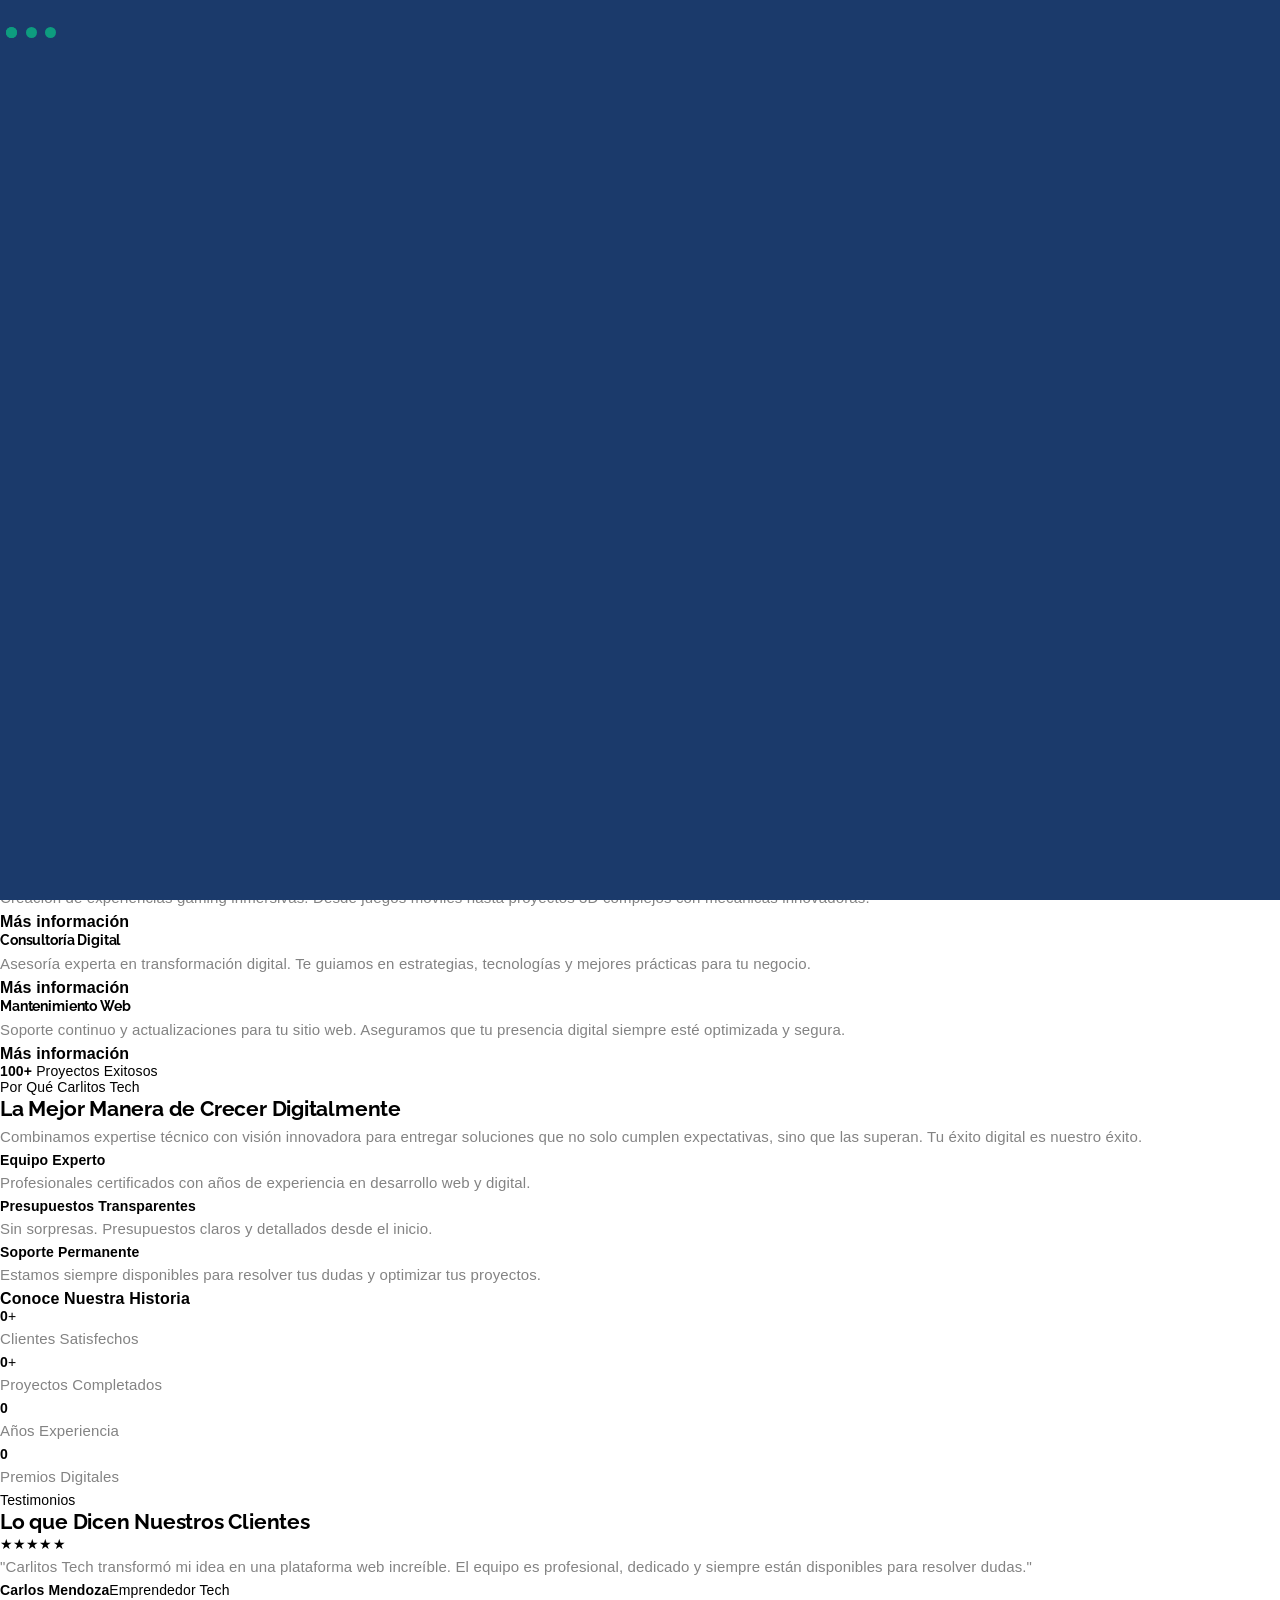
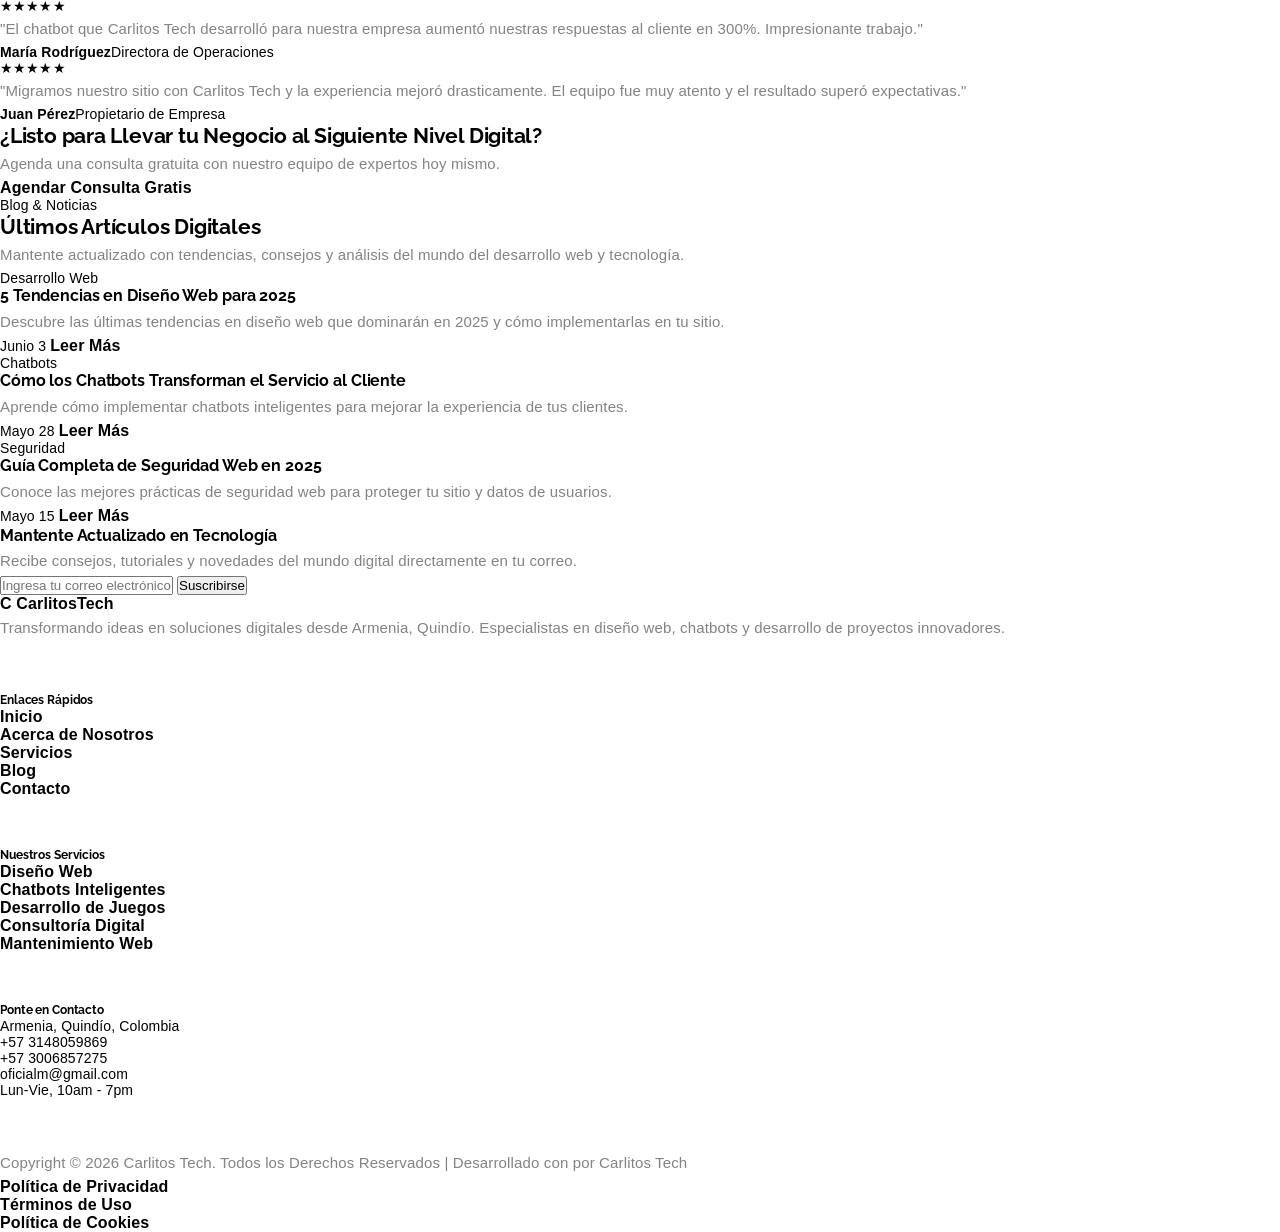
==== index.html @ e3e8793a "Add files via upload" ====
<!DOCTYPE html>
<html lang="es">
<head>
    <meta charset="UTF-8">
    <meta name="description" content="Carlitos Tech - Sitio web empresarial de diseño web, videojuegos y chatbots">
    <meta http-equiv="X-UA-Compatible" content="IE=edge">
    <meta name="viewport" content="width=device-width, initial-scale=1, shrink-to-fit=no">
    <title>Carlitos Tech – Diseño Web, Videojuegos y Chatbots</title>
    <link rel="icon" href="img/core-img/favicon.ico">
    <link rel="stylesheet" href="style.css">
    <link rel="stylesheet" href="css/custom-override.css">
</head>
<body>
    <div class="preloader d-flex align-items-center justify-content-center">
        <div class="lds-ellipsis"><div></div><div></div><div></div><div></div></div>
    </div>
    <header class="ve-header" id="ve-sticky">
        <div class="container-fluid ve-nav-wrap">
            <div class="ve-logo">
                <a href="index.html">
                    <span class="ve-logo-icon">C</span>
                    <span class="ve-logo-text">Carlitos<strong>Tech</strong></span>
                </a>
            </div>
            <nav class="ve-nav">
                <ul>
                    <li><a href="index.html" class="active">Inicio</a></li>
                    <li class="has-drop">
                        <a href="about.html">Acerca de <i class="fa fa-angle-down"></i></a>
                        <ul class="ve-dropdown">
                            <li><a href="about.html">Quiénes Somos</a></li>
                            <li><a href="services.html">Nuestros Servicios</a></li>
                            <li><a href="elements.html">Elementos UI</a></li>
                        </ul>
                    </li>
                    <li><a href="services.html">Servicios</a></li>
                    <li class="has-drop">
                        <a href="#">Soluciones <i class="fa fa-angle-down"></i></a>
                        <ul class="ve-dropdown">
                            <li><a href="#">Diseño Web Responsivo</a></li>
                            <li><a href="#">Chatbots Inteligentes</a></li>
                            <li><a href="#">Desarrollo de Juegos</a></li>
                            <li><a href="#">Consultoría Digital</a></li>
                        </ul>
                    </li>
                    <li><a href="post.html">Insights</a></li>
                    <li><a href="contact.html">Contacto</a></li>
                </ul>
            </nav>
            <div class="ve-nav-cta">
                <a href="contact.html" class="ve-cta-btn">Solicitar Presupuesto <i class="fa fa-arrow-right"></i></a>
            </div>
            <button class="ve-toggler" id="ve-toggle">
                <span></span><span></span><span></span>
            </button>
        </div>
        <div class="ve-mobile-menu" id="ve-mobile-menu">
            <ul>
                <li><a href="index.html">Inicio</a></li>
                <li><a href="about.html">Acerca de</a></li>
                <li><a href="services.html">Servicios</a></li>
                <li><a href="#">Soluciones</a></li>
                <li><a href="post.html">Insights</a></li>
                <li><a href="contact.html">Contacto</a></li>
            </ul>
        </div>
    </header>
    <section class="ve-hero">
        <div class="ve-hero-left">
            <span class="ve-hero-badge">Trabajando desde 2024 · Proyectos en Armenia, Quindío</span>
            <h1>Transforma Tus <span class="ve-highlight">Ideas Digitales</span><br>en Realidad</h1>
            <p>Carlitos Tech convierte conceptos innovadores en soluciones web profesionales, chatbots inteligentes y experiencias de videojuegos cautivadoras que impulsan tu negocio.</p>
            <div class="ve-hero-btns">
                <a href="services.html" class="ve-btn-primary">Ver Servicios</a>
                <a href="about.html" class="ve-btn-ghost">Más Información</a>
            </div>
            <div class="ve-hero-stats">
                <div class="ve-stat">
                    <strong>100+</strong>
                    <span>Proyectos Completados</span>
                </div>
                <div class="ve-stat-divider"></div>
                <div class="ve-stat">
                    <strong>95%</strong>
                    <span>Satisfacción de Clientes</span>
                </div>
                <div class="ve-stat-divider"></div>
                <div class="ve-stat">
                    <strong>24/7</strong>
                    <span>Soporte Técnico</span>
                </div>
            </div>
        </div>
        <div class="ve-hero-right">
            <div class="ve-hero-img-main bg-img" style="background-image:url(img/bg-img/1.jpg);"></div>
            <div class="ve-hero-img-accent bg-img" style="background-image:url(img/bg-img/3.jpg);"></div>
            <div class="ve-float-card">
                <i class="fa fa-code"></i>
                <div>
                    <strong>Código</strong>
                    <span>de Calidad</span>
                </div>
            </div>
        </div>
    </section>
    <div class="ve-trust-bar">
        <div class="ve-trust-inner">
            <span><i class="fa fa-shield"></i> Diseño Responsivo</span>
            <span><i class="fa fa-check-circle"></i> Código Limpio</span>
            <span><i class="fa fa-users"></i> Equipo Profesional</span>
            <span><i class="fa fa-lock"></i> Seguridad Web</span>
            <span><i class="fa fa-trophy"></i> Innovación Digital</span>
            <span><i class="fa fa-globe"></i> Alcance Global</span>
            <span><i class="fa fa-shield"></i> Diseño Responsivo</span>
            <span><i class="fa fa-check-circle"></i> Código Limpio</span>
            <span><i class="fa fa-users"></i> Equipo Profesional</span>
            <span><i class="fa fa-lock"></i> Seguridad Web</span>
        </div>
    </div>
    <section class="ve-section ve-services-section">
        <div class="container">
            <div class="ve-section-header text-center">
                <span class="ve-section-tag">Qué Ofrecemos</span>
                <h2>Soluciones Digitales <span>Integrales</span></h2>
                <p>Transformamos tus ideas en soluciones digitales eficientes: desde sitios web modernos hasta automatizaciones inteligentes que trabajan por ti 24/7.</p>
            </div>
            <div class="ve-services-grid">
                <div class="ve-service-card wow fadeInUp" data-wow-delay="100ms">
                    <div class="ve-service-icon"><i class="icon-profits"></i></div>
                    <h4>Diseño Web Moderno</h4>
                    <p>Creación de sitios web atractivos, modernos y 100% adaptables a cualquier dispositivo. Enfocados en experiencia de usuario intuitiva.</p>
                    <a href="services.html" class="ve-card-link">Más información <i class="fa fa-long-arrow-right"></i></a>
                </div>
                <div class="ve-service-card wow fadeInUp" data-wow-delay="200ms">
                    <div class="ve-service-icon"><i class="icon-money-1"></i></div>
                    <h4>Chatbots Inteligentes</h4>
                    <p>Desarrollo de asistentes virtuales automatizados. Ideales para mejorar atención al cliente, responder 24/7 y agilizar procesos operativos.</p>
                    <a href="services.html" class="ve-card-link">Más información <i class="fa fa-long-arrow-right"></i></a>
                </div>
                <div class="ve-service-card wow fadeInUp" data-wow-delay="300ms">
                    <div class="ve-service-icon"><i class="icon-coin"></i></div>
                    <h4>Proyectos Personalizados</h4>
                    <p>Desarrollo de soluciones a medida, desde conceptualización hasta implementación. Transformamos ideas complejas en productos digitales funcionales.</p>
                    <a href="services.html" class="ve-card-link">Más información <i class="fa fa-long-arrow-right"></i></a>
                </div>
                <div class="ve-service-card wow fadeInUp" data-wow-delay="400ms">
                    <div class="ve-service-icon"><i class="icon-smartphone-1"></i></div>
                    <h4>Desarrollo de Juegos</h4>
                    <p>Creación de experiencias gaming inmersivas. Desde juegos móviles hasta proyectos 3D complejos con mecánicas innovadoras.</p>
                    <a href="services.html" class="ve-card-link">Más información <i class="fa fa-long-arrow-right"></i></a>
                </div>
                <div class="ve-service-card wow fadeInUp" data-wow-delay="500ms">
                    <div class="ve-service-icon"><i class="icon-diamond"></i></div>
                    <h4>Consultoría Digital</h4>
                    <p>Asesoría experta en transformación digital. Te guiamos en estrategias, tecnologías y mejores prácticas para tu negocio.</p>
                    <a href="services.html" class="ve-card-link">Más información <i class="fa fa-long-arrow-right"></i></a>
                </div>
                <div class="ve-service-card wow fadeInUp" data-wow-delay="600ms">
                    <div class="ve-service-icon"><i class="icon-piggy-bank"></i></div>
                    <h4>Mantenimiento Web</h4>
                    <p>Soporte continuo y actualizaciones para tu sitio web. Aseguramos que tu presencia digital siempre esté optimizada y segura.</p>
                    <a href="services.html" class="ve-card-link">Más información <i class="fa fa-long-arrow-right"></i></a>
                </div>
            </div>
        </div>
    </section>
    <section class="ve-section ve-whyus-section">
        <div class="container">
            <div class="row align-items-center">
                <div class="col-12 col-lg-5">
                    <div class="ve-whyus-img-wrap wow fadeInLeft" data-wow-delay="100ms">
                        <div class="ve-whyus-img-main bg-img" style="background-image:url(img/bg-img/5.jpg);"></div>
                        <div class="ve-whyus-badge">
                            <strong>100+</strong>
                            <span>Proyectos Exitosos</span>
                        </div>
                    </div>
                </div>
                <div class="col-12 col-lg-7 wow fadeInRight" data-wow-delay="200ms">
                    <div class="ve-whyus-content">
                        <span class="ve-section-tag">Por Qué Carlitos Tech</span>
                        <h2>La Mejor Manera de <span>Crecer Digitalmente</span></h2>
                        <p>Combinamos expertise técnico con visión innovadora para entregar soluciones que no solo cumplen expectativas, sino que las superan. Tu éxito digital es nuestro éxito.</p>
                        <div class="ve-checklist">
                            <div class="ve-check-item">
                                <i class="fa fa-check-circle"></i>
                                <div><strong>Equipo Experto</strong><p>Profesionales certificados con años de experiencia en desarrollo web y digital.</p></div>
                            </div>
                            <div class="ve-check-item">
                                <i class="fa fa-check-circle"></i>
                                <div><strong>Presupuestos Transparentes</strong><p>Sin sorpresas. Presupuestos claros y detallados desde el inicio.</p></div>
                            </div>
                            <div class="ve-check-item">
                                <i class="fa fa-check-circle"></i>
                                <div><strong>Soporte Permanente</strong><p>Estamos siempre disponibles para resolver tus dudas y optimizar tus proyectos.</p></div>
                            </div>
                        </div>
                        <a href="about.html" class="ve-btn-primary mt-30">Conoce Nuestra Historia</a>
                    </div>
                </div>
            </div>
        </div>
    </section>
    <section class="ve-counter-section">
        <div class="container">
            <div class="ve-counter-grid">
                <div class="ve-counter-item wow fadeInUp" data-wow-delay="100ms">
                    <i class="fa fa-users"></i>
                    <strong class="counter" data-count="100">0</strong><span>+</span>
                    <p>Clientes Satisfechos</p>
                </div>
                <div class="ve-counter-item wow fadeInUp" data-wow-delay="200ms">
                    <i class="fa fa-briefcase"></i>
                    <strong class="counter" data-count="150">0</strong><span>+</span>
                    <p>Proyectos Completados</p>
                </div>
                <div class="ve-counter-item wow fadeInUp" data-wow-delay="300ms">
                    <i class="fa fa-globe"></i>
                    <strong class="counter" data-count="8">0</strong><span></span>
                    <p>Años Experiencia</p>
                </div>
                <div class="ve-counter-item wow fadeInUp" data-wow-delay="400ms">
                    <i class="fa fa-trophy"></i>
                    <strong class="counter" data-count="12">0</strong><span></span>
                    <p>Premios Digitales</p>
                </div>
            </div>
        </div>
    </section>
    <section class="ve-section ve-testimonials-section">
        <div class="container">
            <div class="ve-section-header text-center">
                <span class="ve-section-tag">Testimonios</span>
                <h2>Lo que Dicen Nuestros <span>Clientes</span></h2>
            </div>
            <div class="ve-testi-grid">
                <div class="ve-testi-card wow fadeInUp" data-wow-delay="100ms">
                    <div class="ve-testi-stars">&#9733;&#9733;&#9733;&#9733;&#9733;</div>
                    <p>"Carlitos Tech transformó mi idea en una plataforma web increíble. El equipo es profesional, dedicado y siempre están disponibles para resolver dudas."</p>
                    <div class="ve-testi-author">
                        <div class="ve-testi-avatar bg-img" style="background-image:url(img/bg-img/32.jpg);"></div>
                        <div><strong>Carlos Mendoza</strong><span>Emprendedor Tech</span></div>
                    </div>
                </div>
                <div class="ve-testi-card wow fadeInUp" data-wow-delay="250ms">
                    <div class="ve-testi-stars">&#9733;&#9733;&#9733;&#9733;&#9733;</div>
                    <p>"El chatbot que Carlitos Tech desarrolló para nuestra empresa aumentó nuestras respuestas al cliente en 300%. Impresionante trabajo."</p>
                    <div class="ve-testi-author">
                        <div class="ve-testi-avatar bg-img" style="background-image:url(img/bg-img/33.jpg);"></div>
                        <div><strong>María Rodríguez</strong><span>Directora de Operaciones</span></div>
                    </div>
                </div>
                <div class="ve-testi-card wow fadeInUp" data-wow-delay="400ms">
                    <div class="ve-testi-stars">&#9733;&#9733;&#9733;&#9733;&#9733;</div>
                    <p>"Migramos nuestro sitio con Carlitos Tech y la experiencia mejoró drasticamente. El equipo fue muy atento y el resultado superó expectativas."</p>
                    <div class="ve-testi-author">
                        <div class="ve-testi-avatar bg-img" style="background-image:url(img/bg-img/14.jpg);"></div>
                        <div><strong>Juan Pérez</strong><span>Propietario de Empresa</span></div>
                    </div>
                </div>
            </div>
        </div>
    </section>
    <section class="ve-cta-banner bg-img" style="background-image:url(img/bg-img/6.jpg);">
        <div class="ve-cta-overlay"></div>
        <div class="container ve-cta-content">
            <div class="row align-items-center">
                <div class="col-12 col-lg-8">
                    <h2>¿Listo para Llevar tu Negocio al <span>Siguiente Nivel Digital?</span></h2>
                    <p>Agenda una consulta gratuita con nuestro equipo de expertos hoy mismo.</p>
                </div>
                <div class="col-12 col-lg-4 text-lg-right">
                    <a href="contact.html" class="ve-btn-white">Agendar Consulta Gratis</a>
                </div>
            </div>
        </div>
    </section>
    <section class="ve-section ve-insights-section">
        <div class="container">
            <div class="ve-section-header text-center">
                <span class="ve-section-tag">Blog & Noticias</span>
                <h2>Últimos Artículos <span>Digitales</span></h2>
                <p>Mantente actualizado con tendencias, consejos y análisis del mundo del desarrollo web y tecnología.</p>
            </div>
            <div class="row">
                <div class="col-12 col-md-4 wow fadeInUp" data-wow-delay="100ms">
                    <div class="ve-insight-card">
                        <div class="ve-insight-img bg-img" style="background-image:url(img/bg-img/10.jpg);"></div>
                        <div class="ve-insight-body">
                            <span class="ve-insight-cat">Desarrollo Web</span>
                            <h5><a href="single-post.html">5 Tendencias en Diseño Web para 2025</a></h5>
                            <p>Descubre las últimas tendencias en diseño web que dominarán en 2025 y cómo implementarlas en tu sitio.</p>
                            <div class="ve-insight-meta">
                                <span><i class="fa fa-calendar"></i> Junio 3</span>
                                <a href="single-post.html">Leer Más <i class="fa fa-arrow-right"></i></a>
                            </div>
                        </div>
                    </div>
                </div>
                <div class="col-12 col-md-4 wow fadeInUp" data-wow-delay="250ms">
                    <div class="ve-insight-card">
                        <div class="ve-insight-img bg-img" style="background-image:url(img/bg-img/11.jpg);"></div>
                        <div class="ve-insight-body">
                            <span class="ve-insight-cat">Chatbots</span>
                            <h5><a href="single-post.html">Cómo los Chatbots Transforman el Servicio al Cliente</a></h5>
                            <p>Aprende cómo implementar chatbots inteligentes para mejorar la experiencia de tus clientes.</p>
                            <div class="ve-insight-meta">
                                <span><i class="fa fa-calendar"></i> Mayo 28</span>
                                <a href="single-post.html">Leer Más <i class="fa fa-arrow-right"></i></a>
                            </div>
                        </div>
                    </div>
                </div>
                <div class="col-12 col-md-4 wow fadeInUp" data-wow-delay="400ms">
                    <div class="ve-insight-card">
                        <div class="ve-insight-img bg-img" style="background-image:url(img/bg-img/12.jpg);"></div>
                        <div class="ve-insight-body">
                            <span class="ve-insight-cat">Seguridad</span>
                            <h5><a href="single-post.html">Guía Completa de Seguridad Web en 2025</a></h5>
                            <p>Conoce las mejores prácticas de seguridad web para proteger tu sitio y datos de usuarios.</p>
                            <div class="ve-insight-meta">
                                <span><i class="fa fa-calendar"></i> Mayo 15</span>
                                <a href="single-post.html">Leer Más <i class="fa fa-arrow-right"></i></a>
                            </div>
                        </div>
                    </div>
                </div>
            </div>
        </div>
    </section>
    <section class="ve-newsletter-section">
        <div class="container">
            <div class="ve-newsletter-wrap">
                <div class="ve-nl-left">
                    <i class="fa fa-envelope-o"></i>
                    <div>
                        <h3>Mantente Actualizado en Tecnología</h3>
                        <p>Recibe consejos, tutoriales y novedades del mundo digital directamente en tu correo.</p>
                    </div>
                </div>
                <div class="ve-nl-right">
                    <form class="ve-nl-form" action="#" method="post">
                        <input type="email" placeholder="Ingresa tu correo electrónico" required>
                        <button type="submit">Suscribirse</button>
                    </form>
                </div>
            </div>
        </div>
    </section>
    <footer class="ve-footer">
        <div class="container">
            <div class="row">
                <div class="col-12 col-sm-6 col-lg-4 mb-50">
                    <div class="ve-footer-brand">
                        <a href="index.html" class="ve-footer-logo">
                            <span class="ve-logo-icon">C</span>
                            <span class="ve-logo-text">Carlitos<strong>Tech</strong></span>
                        </a>
                        <p>Transformando ideas en soluciones digitales desde Armenia, Quindío. Especialistas en diseño web, chatbots y desarrollo de proyectos innovadores.</p>
                        <div class="ve-social">
                            <a href="#"><i class="fa fa-facebook"></i></a>
                            <a href="#"><i class="fa fa-twitter"></i></a>
                            <a href="#"><i class="fa fa-linkedin"></i></a>
                            <a href="#"><i class="fa fa-instagram"></i></a>
                        </div>
                    </div>
                </div>
                <div class="col-12 col-sm-6 col-lg-2 mb-50">
                    <h5 class="ve-footer-title">Enlaces Rápidos</h5>
                    <ul class="ve-footer-links">
                        <li><a href="index.html">Inicio</a></li>
                        <li><a href="about.html">Acerca de Nosotros</a></li>
                        <li><a href="services.html">Servicios</a></li>
                        <li><a href="post.html">Blog</a></li>
                        <li><a href="contact.html">Contacto</a></li>
                    </ul>
                </div>
                <div class="col-12 col-sm-6 col-lg-3 mb-50">
                    <h5 class="ve-footer-title">Nuestros Servicios</h5>
                    <ul class="ve-footer-links">
                        <li><a href="#">Diseño Web</a></li>
                        <li><a href="#">Chatbots Inteligentes</a></li>
                        <li><a href="#">Desarrollo de Juegos</a></li>
                        <li><a href="#">Consultoría Digital</a></li>
                        <li><a href="#">Mantenimiento Web</a></li>
                    </ul>
                </div>
                <div class="col-12 col-sm-6 col-lg-3 mb-50">
                    <h5 class="ve-footer-title">Ponte en Contacto</h5>
                    <ul class="ve-footer-contact">
                        <li><i class="fa fa-map-marker"></i> Armenia, Quindío, Colombia</li>
                        <li><i class="fa fa-phone"></i> +57 3148059869</li>
                        <li><i class="fa fa-phone"></i> +57 3006857275</li>
                        <li><i class="fa fa-envelope"></i> oficialm@gmail.com</li>
                        <li><i class="fa fa-clock-o"></i> Lun-Vie, 10am - 7pm</li>
                    </ul>
                </div>
            </div>
        </div>
        <div class="ve-footer-bottom">
            <div class="container">
                <div class="ve-footer-bottom-inner">
                    <p>Copyright &copy; <script>document.write(new Date().getFullYear());</script> Carlitos Tech. Todos los Derechos Reservados | Desarrollado con <i class="fa fa-heart"></i> por Carlitos Tech</p>
                    <ul>
                        <li><a href="#">Política de Privacidad</a></li>
                        <li><a href="#">Términos de Uso</a></li>
                        <li><a href="#">Política de Cookies</a></li>
                    </ul>
                </div>
            </div>
        </div>
    </footer>
    <script src="js/jquery/jquery-2.2.4.min.js"></script>
    <script src="js/bootstrap/popper.min.js"></script>
    <script src="js/bootstrap/bootstrap.min.js"></script>
    <script src="js/plugins/plugins.js"></script>
    <script src="js/active.js"></script>
    <script src="js/vaultedge.js"></script>
</body>
</html>
---- style.css ----
/* [Core Stylesheet - 1.0] */
/* :: 1.0 Import Fonts */
@import url("https://fonts.googleapis.com/css2?family=Raleway:wght@300;400;500;600;700&family=Source+Sans+3:wght@300;400;600;700&display=swap");
/* :: 2.0 Import All CSS */
@import url(css/bootstrap.min.css);
@import url(css/classy-nav.css);
@import url(css/owl.carousel.min.css);
@import url(css/animate.css);
@import url(css/font-awesome.min.css);
@import url(css/credit-icon.css);
/* :: 3.0 Base CSS */
* {
  margin: 0;
  padding: 0; }

body {
  font-family: "Source Sans 3", sans-serif;
  font-size: 14px; }

h1,
h2,
h3,
h4,
h5,
h6 {
  font-family: "Raleway", sans-serif;
  color: #000000;
  line-height: 1.3;
  font-weight: 700; }

p {
  color: #838383;
  font-size: 15px;
  line-height: 2;
  font-weight: 400; }

a,
a:hover,
a:focus {
  -webkit-transition-duration: 500ms;
  transition-duration: 500ms;
  text-decoration: none;
  outline: 0 solid transparent;
  color: #000000;
  font-weight: 700;
  font-size: 16px; }

ul,
ol {
  margin: 0; }
  ul li,
  ol li {
    list-style: none; }

img {
  height: auto;
  max-width: 100%; }

/* :: 3.1.0 Spacing */
.mt-15 {
  margin-top: 15px !important; }

.mt-30 {
  margin-top: 30px !important; }

.mt-50 {
  margin-top: 50px !important; }

.mt-70 {
  margin-top: 70px !important; }

.mt-100 {
  margin-top: 100px !important; }

.mb-15 {
  margin-bottom: 15px !important; }

.mb-30 {
  margin-bottom: 30px !important; }

.mb-50 {
  margin-bottom: 50px !important; }

.mb-70 {
  margin-bottom: 70px !important; }

.mb-100 {
  margin-bottom: 100px !important; }

.ml-15 {
  margin-left: 15px !important; }

.ml-30 {
  margin-left: 30px !important; }

.ml-50 {
  margin-left: 50px !important; }

.mr-15 {
  margin-right: 15px !important; }

.mr-30 {
  margin-right: 30px !important; }

.mr-50 {
  margin-right: 50px !important; }

/* :: 3.2.0 Height */
.height-400 {
  height: 400px !important; }

.height-500 {
  height: 500px !important; }

.height-600 {
  height: 600px !important; }

.height-700 {
  height: 700px !important; }

.height-800 {
  height: 800px !important; }

/* :: 3.3.0 Section Padding */
.section-padding-100 {
  padding-top: 100px;
  padding-bottom: 100px; }

.section-padding-100-0 {
  padding-top: 100px;
  padding-bottom: 0; }

.section-padding-0-100 {
  padding-top: 0;
  padding-bottom: 100px; }

.section-padding-100-70 {
  padding-top: 100px;
  padding-bottom: 70px; }

/* :: 3.4.0 Preloader */
.preloader {
  background-color: #1b3a6b;
  width: 100%;
  height: 100%;
  position: fixed;
  top: 0;
  left: 0;
  right: 0;
  z-index: 99999; }
  .preloader .lds-ellipsis {
    display: inline-block;
    position: relative;
    width: 64px;
    height: 64px; }
    .preloader .lds-ellipsis div {
      position: absolute;
      top: 27px;
      width: 11px;
      height: 11px;
      border-radius: 50%;
      background: #0e9c7f;
      animation-timing-function: cubic-bezier(0, 1, 1, 0); }
      .preloader .lds-ellipsis div:nth-child(1) {
        left: 6px;
        -webkit-animation: lds-ellipsis1 0.6s infinite;
        animation: lds-ellipsis1 0.6s infinite; }
      .preloader .lds-ellipsis div:nth-child(2) {
        left: 6px;
        -webkit-animation: lds-ellipsis2 0.6s infinite;
        animation: lds-ellipsis2 0.6s infinite; }
      .preloader .lds-ellipsis div:nth-child(3) {
        left: 26px;
        -webkit-animation: lds-ellipsis2 0.6s infinite;
        animation: lds-ellipsis2 0.6s infinite; }
      .preloader .lds-ellipsis div:nth-child(4) {
        left: 45px;
        -webkit-animation: lds-ellipsis3 0.6s infinite;
        animation: lds-ellipsis3 0.6s infinite; }

@-webkit-keyframes lds-ellipsis1 {
  0% {
    -webkit-transform: scale(0);
    transform: scale(0); }
  100% {
    -webkit-transform: scale(1);
    transform: scale(1); } }
@keyframes lds-ellipsis1 {
  0% {
    -webkit-transform: scale(0);
    transform: scale(0); }
  100% {
    -webkit-transform: scale(1);
    transform: scale(1); } }
@-webkit-keyframes lds-ellipsis3 {
  0% {
    -webkit-transform: scale(1);
    transform: scale(1); }
  100% {
    -webkit-transform: scale(0);
    transform: scale(0); } }
@keyframes lds-ellipsis3 {
  0% {
    -webkit-transform: scale(1);
    transform: scale(1); }
  100% {
    -webkit-transform: scale(0);
    transform: scale(0); } }
@-webkit-keyframes lds-ellipsis2 {
  0% {
    -webkit-transform: translate(0, 0);
    transform: translate(0, 0); }
  100% {
    -webkit-transform: translate(19px, 0);
    transform: translate(19px, 0); } }
@keyframes lds-ellipsis2 {
  0% {
    -webkit-transform: translate(0, 0);
    transform: translate(0, 0); }
  100% {
    -webkit-transform: translate(19px, 0);
    transform: translate(19px, 0); } }
/* :: 3.5.0 Miscellaneous */
.jarallax {
  position: relative;
  z-index: 0; }

.jarallax > .jarallax-img {
  position: absolute;
  object-fit: cover;
  font-family: 'object-fit: cover;';
  top: 0;
  left: 0;
  width: 100%;
  height: 100%;
  z-index: -1; }

.section-heading {
  position: relative;
  z-index: 1;
  margin-bottom: 30px; }
  .section-heading .line {
    width: 25px;
    height: 5px;
    border-radius: 3px;
    background-color: #0e9c7f;
    margin-bottom: 20px; }
  .section-heading p {
    font-size: 12px;
    margin-bottom: 0;
    letter-spacing: 2px;
    color: #a5a5a5;
    text-transform: uppercase; }
  .section-heading h2 {
    font-size: 36px;
    color: #212121;
    font-weight: 700;
    margin-bottom: 0; }
    @media only screen and (min-width: 992px) and (max-width: 1199px) {
      .section-heading h2 {
        font-size: 28px; } }
    @media only screen and (min-width: 768px) and (max-width: 991px) {
      .section-heading h2 {
        font-size: 24px; } }
    @media only screen and (max-width: 767px) {
      .section-heading h2 {
        font-size: 24px; } }
  .section-heading.white .line {
    background-color: #ffffff; }
  .section-heading.white p,
  .section-heading.white h2 {
    color: #ffffff; }
  .section-heading.text-center .line {
    margin-left: auto;
    margin-right: auto; }

.box-shadow {
  position: relative;
  z-index: 1; }
  .box-shadow:hover {
    box-shadow: 0 0 24px rgba(0, 0, 0, 0.2); }

.tooltip-inner {
  background-color: #0e9c7f;
  box-shadow: 0 0 24px rgba(0, 0, 0, 0.2); }

.tooltip .arrow::before {
  border-bottom-color: #0e9c7f; }

.bg-img {
  background-position: center center;
  background-size: cover;
  background-repeat: no-repeat; }

.bg-white {
  background-color: #ffffff !important; }

.bg-dark {
  background-color: #000000 !important; }

.bg-transparent {
  background-color: transparent !important; }

.bg-gray {
  background-color: #f5f7fa; }

.font-bold {
  font-weight: 700; }

.font-light {
  font-weight: 300; }

.bg-overlay {
  position: relative;
  z-index: 2;
  background-position: center center;
  background-size: cover; }
  .bg-overlay::after {
    background-color: rgba(0, 0, 0, 0.61);
    position: absolute;
    z-index: -1;
    top: 0;
    left: 0;
    width: 100%;
    height: 100%;
    content: ""; }

.bg-fixed {
  background-attachment: fixed !important; }

/* :: 3.6.0 ScrollUp */
#scrollUp {
  background-color: #1b3a6b;
  border-radius: 5px 0 0 5px;
  bottom: 70px;
  color: #ffffff;
  font-size: 10px;
  padding: 12px 0;
  height: 60px;
  line-height: 1.5;
  right: 0;
  text-align: center;
  width: 35px;
  -webkit-transition-duration: 500ms;
  transition-duration: 500ms;
  font-weight: 700;
  box-shadow: 0 1px 5px 2px rgba(0, 0, 0, 0.15);
  text-transform: uppercase; }
  #scrollUp i {
    font-size: 18px;
    display: block; }
  #scrollUp:hover {
    background-color: #0e9c7f;
    color: #ffffff; }

/* :: 3.7.0 Credit Button */
.credit-btn {
  -webkit-transition-duration: 500ms;
  transition-duration: 500ms;
  background-color: #0e9c7f;
  position: relative;
  z-index: 1;
  display: inline-block;
  min-width: 175px;
  height: 48px;
  color: #ffffff;
  border-radius: 5px;
  padding: 0 30px;
  font-size: 14px;
  line-height: 48px;
  font-weight: 700;
  text-transform: uppercase; }
  .credit-btn:hover, .credit-btn:focus {
    font-size: 14px;
    font-weight: 700;
    background-color: #1b3a6b;
    color: #ffffff; }
  .credit-btn.btn-2 {
    background-color: #1b3a6b;
    color: #ffffff; }
    .credit-btn.btn-2:hover, .credit-btn.btn-2:focus {
      background-color: #0e9c7f;
      color: #ffffff; }
  .credit-btn.btn-3 {
    background-color: transparent;
    color: #1b3a6b;
    border: 2px solid #1b3a6b;
    line-height: 44px; }
    .credit-btn.btn-3:hover, .credit-btn.btn-3:focus {
      border: 2px solid #1b3a6b;
      background-color: #1b3a6b;
      color: #ffffff; }

/* :: 4.0 Header Area CSS */
.header-area {
  position: relative;
  z-index: 1000;
  width: 100%; }
  .header-area .top-header-area {
    position: relative;
    z-index: 1;
    width: 100%;
    height: 80px;
    background-color: #eef1f7; }
    .header-area .top-header-area .top-contact-info {
      position: relative;
      z-index: 1; }
      .header-area .top-header-area .top-contact-info a {
        display: inline-block;
        color: #838383;
        font-size: 14px;
        margin-bottom: 0;
        display: -webkit-box;
        display: -ms-flexbox;
        display: flex;
        -webkit-box-align: center;
        -ms-flex-align: center;
        -ms-grid-row-align: center;
        align-items: center;
        font-weight: 600; }
        .header-area .top-header-area .top-contact-info a img {
          margin-right: 10px; }
        @media only screen and (max-width: 767px) {
          .header-area .top-header-area .top-contact-info a span {
            display: none; } }
        .header-area .top-header-area .top-contact-info a:first-child {
          margin-right: 30px; }
        .header-area .top-header-area .top-contact-info a:hover, .header-area .top-header-area .top-contact-info a:focus {
          color: #1b3a6b; }
        @media only screen and (min-width: 768px) and (max-width: 991px) {
          .header-area .top-header-area .top-contact-info a {
            font-size: 13px; } }
  .header-area .credit-main-menu {
    position: relative;
    width: 100%;
    z-index: 1;
    background-color: #0e9c7f; }
    .header-area .credit-main-menu::after {
      width: 50%;
      height: 100%;
      background-color: #1b3a6b;
      position: absolute;
      top: 0;
      left: 0;
      content: '';
      z-index: 1; }
    .header-area .credit-main-menu .classy-nav-container {
      background-color: transparent; }
    .header-area .credit-main-menu .classy-navbar {
      height: 85px;
      padding: 0;
      background-color: #1b3a6b; }
      @media only screen and (max-width: 767px) {
        .header-area .credit-main-menu .classy-navbar {
          height: 70px; } }
      .header-area .credit-main-menu .classy-navbar .classynav ul li a {
        font-weight: 600;
        text-transform: capitalize;
        font-size: 15px;
        padding: 0 15px;
        color: #ffffff; }
        .header-area .credit-main-menu .classy-navbar .classynav ul li a:hover, .header-area .credit-main-menu .classy-navbar .classynav ul li a:focus {
          color: #0e9c7f; }
        @media only screen and (min-width: 992px) and (max-width: 1199px) {
          .header-area .credit-main-menu .classy-navbar .classynav ul li a {
            font-size: 14px; } }
        @media only screen and (min-width: 768px) and (max-width: 991px) {
          .header-area .credit-main-menu .classy-navbar .classynav ul li a {
            color: #1b3a6b; } }
        @media only screen and (max-width: 767px) {
          .header-area .credit-main-menu .classy-navbar .classynav ul li a {
            color: #1b3a6b; } }
      .header-area .credit-main-menu .classy-navbar .classynav > ul > li:first-child a {
        padding-left: 0; }
        @media only screen and (min-width: 768px) and (max-width: 991px) {
          .header-area .credit-main-menu .classy-navbar .classynav > ul > li:first-child a {
            padding-left: 15px; } }
        @media only screen and (max-width: 767px) {
          .header-area .credit-main-menu .classy-navbar .classynav > ul > li:first-child a {
            padding-left: 15px; } }
      .header-area .credit-main-menu .classy-navbar .classynav ul li.megamenu-item > a::after,
      .header-area .credit-main-menu .classy-navbar .classynav ul li.has-down > a::after {
        color: #ffffff; }
        @media only screen and (min-width: 768px) and (max-width: 991px) {
          .header-area .credit-main-menu .classy-navbar .classynav ul li.megamenu-item > a::after,
          .header-area .credit-main-menu .classy-navbar .classynav ul li.has-down > a::after {
            color: #1b3a6b; } }
        @media only screen and (max-width: 767px) {
          .header-area .credit-main-menu .classy-navbar .classynav ul li.megamenu-item > a::after,
          .header-area .credit-main-menu .classy-navbar .classynav ul li.has-down > a::after {
            color: #1b3a6b; } }
      .header-area .credit-main-menu .classy-navbar .classynav ul li ul li a {
        color: #1b3a6b;
        font-size: 14px; }
      .header-area .credit-main-menu .classy-navbar .contact {
        position: relative;
        z-index: 1;
        padding-left: 50px;
        height: 100%;
        overflow-y: hidden;
        overflow-x: hidden; }
        .header-area .credit-main-menu .classy-navbar .contact::before {
          width: 100%;
          height: 200%;
          content: '';
          position: absolute;
          top: 42%;
          left: 0;
          z-index: -1;
          background-color: #0e9c7f;
          -webkit-transform: rotate(30deg);
          transform: rotate(30deg); }
        .header-area .credit-main-menu .classy-navbar .contact::after {
          width: 1000%;
          height: 100%;
          content: '';
          position: absolute;
          top: 0;
          left: 62px;
          z-index: -1;
          background-color: #0e9c7f; }
        .header-area .credit-main-menu .classy-navbar .contact a {
          display: inline-block;
          font-size: 24px;
          color: #1b3a6b;
          font-weight: 700;
          line-height: 85px; }
          .header-area .credit-main-menu .classy-navbar .contact a:hover {
            color: #ffffff; }
          @media only screen and (min-width: 992px) and (max-width: 1199px) {
            .header-area .credit-main-menu .classy-navbar .contact a {
              font-size: 20px; } }
          @media only screen and (min-width: 768px) and (max-width: 991px) {
            .header-area .credit-main-menu .classy-navbar .contact a {
              font-size: 18px; } }
          @media only screen and (max-width: 767px) {
            .header-area .credit-main-menu .classy-navbar .contact a {
              font-size: 14px;
              line-height: 70px; } }
  .header-area .is-sticky .credit-main-menu {
    box-shadow: 0 7px 40px 0 rgba(0, 0, 0, 0.3); }

/* :: 5.0 Hero Area CSS */
.hero-area {
  position: relative;
  z-index: 1; }
  .hero-area .owl-dots {
    display: -webkit-box;
    display: -ms-flexbox;
    display: flex;
    -webkit-box-pack: center;
    -ms-flex-pack: center;
    justify-content: center;
    position: absolute;
    width: 100%;
    z-index: 100;
    bottom: 30px;
    left: 0;
    right: 0; }
    .hero-area .owl-dots .owl-dot {
      width: 8px;
      height: 8px;
      background-color: #d2d2d2;
      border-radius: 50%;
      margin: 0 6px; }
      .hero-area .owl-dots .owl-dot.active {
        background-color: #0e9c7f; }
  .hero-area .owl-prev,
  .hero-area .owl-next {
    position: absolute;
    width: 46px;
    height: 46px;
    border-radius: 50%;
    top: 50%;
    margin-top: -23px;
    font-size: 18px;
    color: #ffffff;
    background-color: #1b3a6b;
    left: 20px;
    text-align: center;
    -webkit-transition-duration: 500ms;
    transition-duration: 500ms;
    line-height: 46px;
    opacity: 0;
    visibility: hidden; }
    @media only screen and (max-width: 767px) {
      .hero-area .owl-prev,
      .hero-area .owl-next {
        left: 10px; } }
    .hero-area .owl-prev:hover,
    .hero-area .owl-next:hover {
      background-color: #0e9c7f;
      color: #ffffff; }
  .hero-area .owl-next {
    left: auto;
    right: 20px; }
    @media only screen and (max-width: 767px) {
      .hero-area .owl-next {
        right: 10px; } }
  .hero-area:hover .owl-next,
  .hero-area:hover .owl-prev {
    opacity: 1;
    visibility: visible; }

.single-slide {
  position: relative;
  z-index: 99;
  width: 100%;
  height: 760px;
  background-color: #ffffff;
  overflow: hidden; }
  @media only screen and (min-width: 992px) and (max-width: 1199px) {
    .single-slide {
      height: 600px; } }
  @media only screen and (min-width: 768px) and (max-width: 991px) {
    .single-slide {
      height: 600px; } }
  @media only screen and (max-width: 767px) {
    .single-slide {
      height: 600px; } }
  .single-slide .slide-bg-img {
    position: absolute;
    width: 100%;
    height: 100%;
    z-index: -12;
    top: 0;
    left: 0;
    right: 0;
    bottom: 0;
    -webkit-animation: slide-bg linear 10000ms infinite;
    animation: slide-bg linear 10000ms infinite; }
  .single-slide .slide-du-indicator {
    position: absolute;
    z-index: 10;
    width: 0;
    height: 2px;
    background-color: #0e9c7f;
    left: 0;
    bottom: 0;
    -webkit-animation: slide-du-indicator linear 10000ms infinite;
    animation: slide-du-indicator linear 10000ms infinite; }
  .single-slide .welcome-text {
    position: relative;
    z-index: 1; }
    .single-slide .welcome-text h6 {
      font-size: 18px;
      font-weight: 400;
      color: #ffffff;
      margin-bottom: 15px; }
    .single-slide .welcome-text h2 {
      font-size: 70px;
      color: #ffffff;
      font-weight: 600;
      margin-bottom: 10px;
      text-transform: uppercase; }
      .single-slide .welcome-text h2 span {
        color: #0e9c7f; }
      @media only screen and (min-width: 992px) and (max-width: 1199px) {
        .single-slide .welcome-text h2 {
          font-size: 48px; } }
      @media only screen and (min-width: 768px) and (max-width: 991px) {
        .single-slide .welcome-text h2 {
          font-size: 42px; } }
      @media only screen and (max-width: 767px) {
        .single-slide .welcome-text h2 {
          font-size: 24px; } }
    .single-slide .welcome-text p {
      font-size: 16px;
      color: #ffffff; }

@-webkit-keyframes slide-du-indicator {
  0% {
    width: 0; }
  100% {
    width: 100%; } }
@keyframes slide-du-indicator {
  0% {
    width: 0; }
  100% {
    width: 100%; } }
@-webkit-keyframes slide-bg {
  0% {
    -webkit-transform: scale(1.3);
    transform: scale(1.3); }
  100% {
    -webkit-transform: scale(1);
    transform: scale(1); } }
@keyframes slide-bg {
  0% {
    -webkit-transform: scale(1.3);
    transform: scale(1.3); }
  100% {
    -webkit-transform: scale(1);
    transform: scale(1); } }
/* :: 6.0 Features Area CSS */
.single-features-area {
  position: relative;
  z-index: 1; }
  .single-features-area h6 {
    font-size: 18px;
    color: #6e6e6e;
    margin-bottom: 0;
    font-family: "Source Sans 3", sans-serif;
    font-weight: 600;
    line-height: 1.8; }
  .single-features-area img {
    margin-bottom: 15px; }
  .single-features-area h5 {
    font-size: 18px;
    margin-bottom: 0;
    -webkit-transition-duration: 500ms;
    transition-duration: 500ms; }
    @media only screen and (min-width: 992px) and (max-width: 1199px) {
      .single-features-area h5 {
        font-size: 15px; } }
  .single-features-area:hover h5 {
    color: #0e9c7f; }

/* :: 7.0 Special Feature CSS */
.special-feature-area {
  position: relative;
  z-index: 1; }
  .special-feature-area .special-feature-content {
    -webkit-box-flex: 0;
    -ms-flex: 0 0 50%;
    flex: 0 0 50%;
    max-width: 50%;
    width: 50%;
    background-color: #0e9c7f; }
    @media only screen and (max-width: 767px) {
      .special-feature-area .special-feature-content {
        -webkit-box-flex: 0;
        -ms-flex: 0 0 100%;
        flex: 0 0 100%;
        max-width: 100%;
        width: 100%; } }
    .special-feature-area .special-feature-content .feature-text {
      position: relative;
      z-index: 1;
      max-width: 555px;
      margin-left: auto;
      padding-right: 70px; }
      .special-feature-area .special-feature-content .feature-text h6 {
        color: #ffffff;
        line-height: 1.7;
        margin-bottom: 50px;
        font-weight: 600; }
        @media only screen and (min-width: 768px) and (max-width: 991px) {
          .special-feature-area .special-feature-content .feature-text h6 {
            font-size: 14px; } }
        @media only screen and (max-width: 767px) {
          .special-feature-area .special-feature-content .feature-text h6 {
            font-size: 14px; } }
      @media only screen and (min-width: 992px) and (max-width: 1199px) {
        .special-feature-area .special-feature-content .feature-text {
          max-width: 465px;
          padding-right: 40px; } }
      @media only screen and (min-width: 768px) and (max-width: 991px) {
        .special-feature-area .special-feature-content .feature-text {
          max-width: 350px;
          padding-right: 20px; } }
      @media only screen and (max-width: 767px) {
        .special-feature-area .special-feature-content .feature-text {
          max-width: 100%;
          padding-right: 15px;
          padding-left: 15px; } }
  .special-feature-area .special-feature-thumbnail {
    -webkit-box-flex: 0;
    -ms-flex: 0 0 50%;
    flex: 0 0 50%;
    max-width: 50%;
    width: 50%; }
    @media only screen and (max-width: 767px) {
      .special-feature-area .special-feature-thumbnail {
        -webkit-box-flex: 0;
        -ms-flex: 0 0 100%;
        flex: 0 0 100%;
        max-width: 100%;
        width: 100%;
        height: 250px; } }
  .special-feature-area.style-2 .special-feature-content {
    background-color: #1b3a6b; }
    .special-feature-area.style-2 .special-feature-content .feature-text {
      margin-left: 0;
      margin-right: auto;
      padding-right: 0;
      padding-left: 70px; }
      @media only screen and (min-width: 992px) and (max-width: 1199px) {
        .special-feature-area.style-2 .special-feature-content .feature-text {
          padding-left: 40px; } }
      @media only screen and (min-width: 768px) and (max-width: 991px) {
        .special-feature-area.style-2 .special-feature-content .feature-text {
          padding-left: 20px; } }
      @media only screen and (max-width: 767px) {
        .special-feature-area.style-2 .special-feature-content .feature-text {
          padding-left: 15px;
          padding-right: 15px; } }

/* :: 8.0 CTA Area CSS */
.cta-area {
  position: relative;
  z-index: 1; }
  .cta-area .cta-thumbnail {
    -webkit-box-flex: 0;
    -ms-flex: 0 0 50%;
    flex: 0 0 50%;
    max-width: 50%;
    width: 50%; }
    @media only screen and (min-width: 768px) and (max-width: 991px) {
      .cta-area .cta-thumbnail {
        -webkit-box-flex: 0;
        -ms-flex: 0 0 100%;
        flex: 0 0 100%;
        max-width: 100%;
        width: 100%;
        height: 400px; } }
    @media only screen and (max-width: 767px) {
      .cta-area .cta-thumbnail {
        -webkit-box-flex: 0;
        -ms-flex: 0 0 100%;
        flex: 0 0 100%;
        max-width: 100%;
        width: 100%;
        height: 280px; } }
  .cta-area .cta-content {
    position: relative;
    z-index: 1;
    padding: 100px 5%;
    -webkit-box-flex: 0;
    -ms-flex: 0 0 50%;
    flex: 0 0 50%;
    max-width: 50%;
    width: 50%;
    background-color: #0e9c7f; }
    @media only screen and (min-width: 768px) and (max-width: 991px) {
      .cta-area .cta-content {
        -webkit-box-flex: 0;
        -ms-flex: 0 0 100%;
        flex: 0 0 100%;
        max-width: 100%;
        width: 100%; } }
    @media only screen and (max-width: 767px) {
      .cta-area .cta-content {
        -webkit-box-flex: 0;
        -ms-flex: 0 0 100%;
        flex: 0 0 100%;
        max-width: 100%;
        width: 100%; } }
    .cta-area .cta-content h6 {
      color: #ffffff;
      font-weight: 600;
      font-family: "Source Sans 3", sans-serif;
      line-height: 1.8; }
    .cta-area .cta-content .single-skils-area .skills-text span {
      color: #ffffff;
      font-size: 18px;
      font-weight: 700; }
    .cta-area .cta-content .single-skils-area p {
      margin-bottom: 0;
      font-family: "Source Sans 3", sans-serif;
      letter-spacing: 2px;
      color: #ffffff;
      text-transform: uppercase; }

.cta-2-area {
  position: relative;
  z-index: 1;
  background-color: #1b3a6b;
  padding-top: 50px; }
  .cta-2-area .cta-content .cta-text {
    position: relative;
    z-index: 1;
    margin-bottom: 50px; }
    .cta-2-area .cta-content .cta-text h4 {
      color: #ffffff;
      font-family: "Source Sans 3", sans-serif;
      margin-bottom: 0;
      font-weight: 600; }
      @media only screen and (min-width: 768px) and (max-width: 991px) {
        .cta-2-area .cta-content .cta-text h4 {
          font-size: 18px; } }
    .cta-2-area .cta-content .cta-text p {
      color: #ffffff;
      font-size: 14px;
      margin-bottom: 0; }
    @media only screen and (max-width: 767px) {
      .cta-2-area .cta-content .cta-text {
        -webkit-box-flex: 0;
        -ms-flex: 0 0 100%;
        flex: 0 0 100%;
        max-width: 100%;
        width: 100%; } }
  .cta-2-area .cta-content .cta-btn {
    position: relative;
    z-index: 1;
    margin-bottom: 50px; }
    @media only screen and (max-width: 767px) {
      .cta-2-area .cta-content .cta-btn {
        -webkit-box-flex: 0;
        -ms-flex: 0 0 100%;
        flex: 0 0 100%;
        max-width: 100%;
        width: 100%; } }

.contact--area .section-heading h2,
.news--area .section-heading h2 {
  font-size: 24px; }

.news--area {
  position: relative;
  z-index: 1; }

.single-news-area {
  position: relative;
  z-index: 1;
  margin-bottom: 15px; }
  .single-news-area:last-child {
    margin-bottom: 0; }
  .single-news-area .news-thumbnail {
    -webkit-box-flex: 0;
    -ms-flex: 0 0 37%;
    flex: 0 0 37%;
    max-width: 37%;
    width: 37%; }
  .single-news-area .news-content {
    -webkit-box-flex: 0;
    -ms-flex: 0 0 63%;
    flex: 0 0 63%;
    max-width: 63%;
    width: 63%;
    padding-left: 15px; }
    .single-news-area .news-content span {
      font-size: 10px;
      color: #ffffff;
      background-color: #0e9c7f;
      padding: 3px 15px;
      border-radius: 30px;
      display: inline-block;
      margin-bottom: 5px; }
    .single-news-area .news-content a {
      display: block;
      font-weight: 400;
      font-size: 16px;
      margin-bottom: 0; }
      .single-news-area .news-content a:hover, .single-news-area .news-content a:focus {
        color: #0e9c7f; }
    .single-news-area .news-content .news-meta a {
      position: relative;
      z-index: 1;
      display: inline-block;
      font-size: 12px;
      color: #838383;
      font-weight: 600;
      margin-bottom: 0;
      line-height: 1; }
      .single-news-area .news-content .news-meta a img {
        margin-right: 5px; }
      .single-news-area .news-content .news-meta a:last-child {
        margin-left: 31px; }
        .single-news-area .news-content .news-meta a:last-child::after {
          content: '|';
          position: absolute;
          top: 0;
          left: -20px;
          z-index: 1; }
      .single-news-area .news-content .news-meta a:hover, .single-news-area .news-content .news-meta a:focus {
        color: #0e9c7f; }
      @media only screen and (min-width: 992px) and (max-width: 1199px) {
        .single-news-area .news-content .news-meta a {
          font-size: 10px; } }
      @media only screen and (max-width: 767px) {
        .single-news-area .news-content .news-meta a {
          font-size: 10px; } }

.contact--area {
  position: relative;
  z-index: 1; }
  .contact--area .contact-content {
    padding: 55px 45px;
    background-color: #ffffff;
    border: 1px solid #afbace; }
    @media only screen and (min-width: 992px) and (max-width: 1199px) {
      .contact--area .contact-content {
        padding: 30px; } }
    @media only screen and (max-width: 767px) {
      .contact--area .contact-content {
        padding: 20px; } }
    .contact--area .contact-content .single-contact-content {
      position: relative;
      z-index: 1;
      margin-bottom: 45px; }
      .contact--area .contact-content .single-contact-content:last-child {
        margin-bottom: 0; }
      .contact--area .contact-content .single-contact-content .icon {
        -webkit-box-flex: 0;
        -ms-flex: 0 0 48px;
        flex: 0 0 48px;
        max-width: 48px;
        width: 48px;
        height: 48px;
        line-height: 48px;
        color: #ffffff;
        text-align: center;
        margin-right: 15px;
        background-color: #0e9c7f; }
      .contact--area .contact-content .single-contact-content .text p {
        font-weight: 600;
        color: #212121;
        margin-bottom: 0; }
        @media only screen and (min-width: 992px) and (max-width: 1199px) {
          .contact--area .contact-content .single-contact-content .text p {
            font-size: 12px; } }
        @media only screen and (max-width: 767px) {
          .contact--area .contact-content .single-contact-content .text p {
            font-size: 12px; } }
      .contact--area .contact-content .single-contact-content .text span {
        font-size: 11px;
        text-transform: uppercase;
        letter-spacing: 2px;
        color: #838383; }
  .contact--area.contact-page .contact-content {
    padding: 35px;
    border: none;
    background-color: #1b3a6b; }
    .contact--area.contact-page .contact-content h5 {
      color: #ffffff;
      font-weight: 600;
      font-size: 18px;
      margin-bottom: 35px; }
    .contact--area.contact-page .contact-content .single-contact-content .text p,
    .contact--area.contact-page .contact-content .single-contact-content .text span {
      color: #ffffff; }

/* :: 9.0 Newsletter Area CSS */
.newsletter-area {
  position: relative;
  z-index: 3; }
  .newsletter-area::after {
    content: '';
    position: absolute;
    width: 100%;
    height: 100%;
    top: 0;
    left: 0;
    background-color: rgba(0, 54, 121, 0.7);
    z-index: -1; }
  .newsletter-area .nl-content {
    position: relative;
    z-index: 1; }
    .newsletter-area .nl-content h2 {
      color: #ffffff;
      margin-bottom: 25px;
      display: block;
      font-weight: 400;
      font-size: 30px; }
      @media only screen and (max-width: 767px) {
        .newsletter-area .nl-content h2 {
          font-size: 18px; } }
    .newsletter-area .nl-content form {
      width: 100%;
      position: relative;
      z-index: 1;
      margin-bottom: 30px; }
      .newsletter-area .nl-content form input {
        width: 100%;
        height: 45px;
        background-color: #ffffff;
        border-radius: 30px;
        border: none;
        font-size: 12px;
        font-style: italic;
        padding: 0 20px; }
      .newsletter-area .nl-content form button {
        -webkit-transition-duration: 500ms;
        transition-duration: 500ms;
        position: absolute;
        width: 130px;
        height: 45px;
        background-color: #0e9c7f;
        border: none;
        border-radius: 0 30px 30px 0;
        top: 0;
        right: 0;
        font-weight: 700;
        font-size: 14px;
        color: #ffffff;
        text-align: center;
        cursor: pointer;
        z-index: 20; }
        .newsletter-area .nl-content form button:hover {
          background-color: #1b3a6b; }
        .newsletter-area .nl-content form button:focus {
          outline: none;
          box-shadow: none; }
        @media only screen and (max-width: 767px) {
          .newsletter-area .nl-content form button {
            width: 100px; } }
    .newsletter-area .nl-content p {
      font-size: 12px;
      color: #ffffff;
      margin-bottom: 0; }

/* :: 10.0 Team Member Area CSS */
.single-team-member-area {
  position: relative;
  z-index: 1;
  text-align: center; }
  .single-team-member-area .team-thumb {
    -webkit-transition-duration: 500ms;
    transition-duration: 500ms;
    position: relative;
    z-index: 1;
    width: 180px;
    border-radius: 50%;
    margin: 0 auto 40px;
    height: 180px; }
    .single-team-member-area .team-thumb::after {
      -webkit-transition-duration: 500ms;
      transition-duration: 500ms;
      content: '';
      width: 100%;
      height: 100%;
      background-color: transparent;
      border: 8px solid #1b3a6b;
      top: 0;
      left: 0;
      position: absolute;
      z-index: 100;
      border-radius: 50%;
      opacity: 0;
      visibility: hidden; }
    .single-team-member-area .team-thumb img {
      border-radius: 50%; }
    .single-team-member-area .team-thumb .view-more a {
      position: absolute;
      width: 62px;
      height: 62px;
      border-radius: 15px;
      background-color: #0e9c7f;
      text-align: center;
      bottom: -10px;
      right: 0;
      z-index: 300;
      color: #ffffff;
      line-height: 62px;
      font-size: 18px; }
      .single-team-member-area .team-thumb .view-more a:hover {
        background-color: #1b3a6b; }
    .single-team-member-area .team-thumb:hover {
      box-shadow: 0 0 50px 0 rgba(0, 0, 0, 0.2); }
      .single-team-member-area .team-thumb:hover::after {
        opacity: 1;
        visibility: visible; }
  .single-team-member-area .team-info {
    position: relative;
    z-index: 1; }
    .single-team-member-area .team-info h5 {
      -webkit-transition-duration: 500ms;
      transition-duration: 500ms;
      font-size: 18px;
      margin-bottom: 5px; }
    .single-team-member-area .team-info h6 {
      font-size: 14px;
      font-weight: 600;
      margin-bottom: 0;
      color: #6e6e6e; }
  .single-team-member-area:hover .team-info h5 {
    color: #0e9c7f; }

/* :: 11.0 Footer Area CSS */
.footer-area {
  position: relative;
  z-index: 1;
  background-color: #021c3c; }
  .footer-area .single-footer-widget {
    position: relative;
    z-index: 1; }
    .footer-area .single-footer-widget .widget-title {
      font-size: 18px;
      color: #0e9c7f;
      margin-bottom: 40px;
      font-weight: 400; }
    .footer-area .single-footer-widget ul li a {
      display: block;
      color: #ffffff;
      font-size: 14px;
      font-weight: 400;
      margin-bottom: 30px;
      position: relative;
      z-index: 1;
      padding-left: 23px; }
      .footer-area .single-footer-widget ul li a::before {
        content: '';
        width: 8px;
        height: 8px;
        top: 7px;
        left: 0;
        border-radius: 50%;
        background-color: #0e9c7f;
        position: absolute;
        z-index: 1; }
      .footer-area .single-footer-widget ul li a:hover, .footer-area .single-footer-widget ul li a:focus {
        color: #0e9c7f; }
    .footer-area .single-footer-widget ul li:last-child a {
      margin-bottom: 0; }
  .footer-area .copywrite-area {
    position: relative;
    z-index: 1;
    border-top: 1px solid #3c4450;
    padding: 30px 0; }
    .footer-area .copywrite-area .copywrite-text {
      font-size: 14px;
      margin-bottom: 0;
      color: #636b75;
      font-weight: 400; }
      @media only screen and (max-width: 767px) {
        .footer-area .copywrite-area .copywrite-text {
          margin-top: 30px; } }
      @media only screen and (min-width: 480px) and (max-width: 767px) {
        .footer-area .copywrite-area .copywrite-text {
          margin-top: 0; } }
      .footer-area .copywrite-area .copywrite-text a {
        color: #636b75;
        font-size: 14px;
        font-weight: 400; }
        .footer-area .copywrite-area .copywrite-text a:hover, .footer-area .copywrite-area .copywrite-text a:focus {
          color: #0e9c7f; }

/* :: 12.0 Blog Area CSS */
.breadcrumb-area {
  position: relative;
  z-index: 1;
  width: 100%;
  height: 255px; }
  @media only screen and (max-width: 767px) {
    .breadcrumb-area {
      height: 180px; } }
  .breadcrumb-area .breadcrumb-content h2 {
    color: #ffffff;
    font-size: 30px;
    text-transform: uppercase;
    display: block; }
    @media only screen and (max-width: 767px) {
      .breadcrumb-area .breadcrumb-content h2 {
        font-size: 24px; } }
  .breadcrumb-area .breadcrumb-content .breadcrumb {
    background-color: transparent;
    padding: 0;
    margin-bottom: 0; }
    .breadcrumb-area .breadcrumb-content .breadcrumb .breadcrumb-item::before {
      color: #ffffff; }
    .breadcrumb-area .breadcrumb-content .breadcrumb .breadcrumb-item.active {
      color: #0e9c7f;
      font-size: 16px;
      font-weight: 600; }
    .breadcrumb-area .breadcrumb-content .breadcrumb .breadcrumb-item a {
      font-size: 16px;
      color: #ffffff;
      font-weight: 600; }
      .breadcrumb-area .breadcrumb-content .breadcrumb .breadcrumb-item a:hover {
        color: #0e9c7f; }

.single-latest-news-area {
  position: relative;
  z-index: 1;
  margin-bottom: 20px; }
  .single-latest-news-area:last-child {
    margin-bottom: 0; }
  .single-latest-news-area .news-thumbnail {
    -webkit-box-flex: 0;
    -ms-flex: 0 0 25%;
    flex: 0 0 25%;
    max-width: 25%;
    width: 25%; }
  .single-latest-news-area .news-content {
    -webkit-box-flex: 0;
    -ms-flex: 0 0 75%;
    flex: 0 0 75%;
    max-width: 75%;
    width: 75%;
    padding-left: 10px; }
    .single-latest-news-area .news-content a {
      display: block;
      font-weight: 600;
      font-size: 14px;
      margin-bottom: 0;
      color: #ffffff; }
      .single-latest-news-area .news-content a:hover, .single-latest-news-area .news-content a:focus {
        color: #0e9c7f; }
    .single-latest-news-area .news-content .news-meta a {
      position: relative;
      z-index: 1;
      display: inline-block;
      font-size: 12px;
      color: #838383;
      font-weight: 600;
      margin-bottom: 0; }
      @media only screen and (min-width: 992px) and (max-width: 1199px) {
        .single-latest-news-area .news-content .news-meta a {
          font-size: 9px; } }
      .single-latest-news-area .news-content .news-meta a img {
        margin-right: 2px; }
      .single-latest-news-area .news-content .news-meta a:last-child {
        margin-left: 21px; }
        .single-latest-news-area .news-content .news-meta a:last-child::after {
          content: '|';
          position: absolute;
          top: 0;
          left: -15px;
          z-index: 1; }
      .single-latest-news-area .news-content .news-meta a:hover, .single-latest-news-area .news-content .news-meta a:focus {
        color: #0e9c7f; }

.single-blog-area {
  position: relative;
  z-index: 1; }
  .single-blog-area .blog-thumbnail {
    position: relative;
    z-index: 1;
    margin-bottom: 35px; }
    .single-blog-area .blog-thumbnail a {
      display: block; }
      .single-blog-area .blog-thumbnail a img {
        border-radius: 5px; }
  .single-blog-area .blog-content {
    position: relative;
    z-index: 1; }
    .single-blog-area .blog-content span {
      font-size: 10px;
      color: #ffffff;
      background-color: #0e9c7f;
      padding: 3px 15px;
      border-radius: 30px;
      display: inline-block;
      margin-bottom: 5px; }
    .single-blog-area .blog-content .post-title {
      display: block;
      font-weight: 600;
      font-size: 24px;
      margin-bottom: 0;
      color: #212121; }
      .single-blog-area .blog-content .post-title:hover, .single-blog-area .blog-content .post-title:focus {
        color: #0e9c7f; }
    .single-blog-area .blog-content .blog-meta {
      margin-bottom: 30px; }
      .single-blog-area .blog-content .blog-meta a {
        position: relative;
        z-index: 1;
        display: inline-block;
        font-size: 12px;
        color: #838383;
        font-weight: 600;
        margin-bottom: 0; }
        @media only screen and (min-width: 992px) and (max-width: 1199px) {
          .single-blog-area .blog-content .blog-meta a {
            font-size: 9px; } }
        .single-blog-area .blog-content .blog-meta a img {
          margin-right: 2px; }
        .single-blog-area .blog-content .blog-meta a:last-child {
          margin-left: 21px; }
          .single-blog-area .blog-content .blog-meta a:last-child::after {
            content: '|';
            position: absolute;
            top: 0;
            left: -15px;
            z-index: 1; }
        .single-blog-area .blog-content .blog-meta a:hover, .single-blog-area .blog-content .blog-meta a:focus {
          color: #0e9c7f; }
    .single-blog-area .blog-content p {
      margin-bottom: 0; }

.post-details-content {
  position: relative;
  z-index: 1; }
  .post-details-content img {
    border-radius: 5px;
    margin-bottom: 30px; }
  .post-details-content p {
    margin-bottom: 25px; }

.pagination {
  position: relative;
  z-index: 1; }
  .pagination .page-item .page-link {
    width: 40px;
    height: 40px;
    background-color: #ffffff;
    border-radius: 5px;
    line-height: 40px;
    font-weight: 600;
    font-size: 16px;
    color: #212121;
    padding: 0;
    border: none;
    text-align: center;
    margin-right: 2px; }
    .pagination .page-item .page-link:hover, .pagination .page-item .page-link:focus {
      color: #ffffff;
      background-color: #0e9c7f; }
  .pagination .page-item.active .page-link {
    color: #ffffff;
    background-color: #0e9c7f; }

.sidebar-area {
  position: relative;
  z-index: 1; }
  @media only screen and (min-width: 768px) and (max-width: 991px) {
    .sidebar-area {
      margin-top: 100px; } }
  @media only screen and (max-width: 767px) {
    .sidebar-area {
      margin-top: 100px; } }

.single-widget-area {
  position: relative;
  z-index: 1;
  margin-bottom: 50px; }
  .single-widget-area:last-child {
    margin-bottom: 0; }
  .single-widget-area .widget-heading {
    position: relative;
    z-index: 1;
    margin-bottom: 35px; }
    .single-widget-area .widget-heading .line {
      width: 30px;
      height: 8px;
      background-color: #0e9c7f;
      border-radius: 5px;
      display: block;
      margin-bottom: 15px; }
  .single-widget-area.search-widget {
    position: relative;
    z-index: 1; }
    .single-widget-area.search-widget form {
      position: relative;
      z-index: 1; }
      .single-widget-area.search-widget form input {
        width: 100%;
        height: 50px;
        border-radius: 5px;
        border: none;
        background-color: #f5f7fa;
        padding: 0 20px;
        font-size: 12px;
        font-style: italic; }
      .single-widget-area.search-widget form button {
        -webkit-transition-duration: 500ms;
        transition-duration: 500ms;
        position: absolute;
        width: 125px;
        height: 50px;
        border: none;
        top: 0;
        right: 0;
        z-index: 99;
        background-color: #1b3a6b;
        color: #0e9c7f;
        font-weight: 600;
        font-size: 14px;
        text-transform: uppercase;
        border-radius: 5px;
        cursor: pointer; }
        .single-widget-area.search-widget form button:hover {
          background-color: #0e9c7f;
          color: #1b3a6b; }
  .single-widget-area.cata-widget ul {
    padding-left: 35px; }
    .single-widget-area.cata-widget ul li a {
      display: block;
      font-size: 15px;
      padding: 7px 0;
      font-weight: 600;
      color: #1b3a6b; }
      .single-widget-area.cata-widget ul li a:hover, .single-widget-area.cata-widget ul li a:focus {
        color: #0e9c7f; }

.comment_area {
  border-bottom: 1px solid #eaeaea;
  padding-bottom: 50px; }
  .comment_area .comment-content .comment-author {
    -webkit-box-flex: 0;
    -ms-flex: 0 0 51px;
    flex: 0 0 51px;
    min-width: 51px;
    margin-right: 30px;
    height: 51px;
    border-radius: 50%; }
    @media only screen and (max-width: 767px) {
      .comment_area .comment-content .comment-author {
        margin-right: 15px; } }
    .comment_area .comment-content .comment-author img {
      border-radius: 50%; }
  .comment_area .comment-content .comment-meta {
    margin-bottom: 30px; }
    .comment_area .comment-content .comment-meta .post-author,
    .comment_area .comment-content .comment-meta .post-date,
    .comment_area .comment-content .comment-meta .reply {
      position: relative;
      z-index: 1;
      margin-bottom: 5px;
      display: inline-block;
      font-size: 14px;
      color: #212121;
      margin-right: 30px; }
      @media only screen and (max-width: 767px) {
        .comment_area .comment-content .comment-meta .post-author,
        .comment_area .comment-content .comment-meta .post-date,
        .comment_area .comment-content .comment-meta .reply {
          font-size: 12px;
          margin-right: 15px; } }
      .comment_area .comment-content .comment-meta .post-author::after,
      .comment_area .comment-content .comment-meta .post-date::after,
      .comment_area .comment-content .comment-meta .reply::after {
        position: absolute;
        top: 0;
        right: -16px;
        content: '|';
        z-index: 1; }
        @media only screen and (max-width: 767px) {
          .comment_area .comment-content .comment-meta .post-author::after,
          .comment_area .comment-content .comment-meta .post-date::after,
          .comment_area .comment-content .comment-meta .reply::after {
            right: -8px; } }
      .comment_area .comment-content .comment-meta .post-author:hover,
      .comment_area .comment-content .comment-meta .post-date:hover,
      .comment_area .comment-content .comment-meta .reply:hover {
        color: #1b3a6b; }
    .comment_area .comment-content .comment-meta .reply {
      margin-right: 0; }
      .comment_area .comment-content .comment-meta .reply::after {
        display: none; }
    .comment_area .comment-content .comment-meta p {
      margin-bottom: 15px;
      font-size: 14px;
      line-height: 2;
      font-weight: 500; }
  .comment_area .single_comment_area {
    margin-bottom: 30px; }
    .comment_area .single_comment_area:last-of-type {
      margin-bottom: 0; }
  .comment_area .children .single_comment_area {
    margin-left: 50px;
    margin-top: 30px; }

/* :: 13.0 Contact Area CSS */
.contact-advisor {
  position: relative;
  z-index: 1;
  background-color: #0e9c7f;
  padding: 35px; }
  .contact-advisor h5 {
    font-size: 18px;
    color: #ffffff;
    font-weight: 600;
    margin-bottom: 40px; }
  .contact-advisor .single-advisor {
    position: relative;
    z-index: 1;
    margin-bottom: 60px; }
    .contact-advisor .single-advisor:last-child {
      margin-bottom: 0; }
    .contact-advisor .single-advisor .advisor-img {
      -webkit-box-flex: 0;
      -ms-flex: 0 0 80px;
      flex: 0 0 80px;
      max-width: 80px;
      width: 80px;
      margin-right: 30px; }
    .contact-advisor .single-advisor .advisor-info h6 {
      color: #ffffff;
      margin-bottom: 5px;
      font-weight: 600; }
    .contact-advisor .single-advisor .advisor-info span {
      font-size: 12px;
      text-transform: capitalize;
      margin-bottom: 15px;
      display: block;
      color: #ffffff; }
    .contact-advisor .single-advisor .advisor-info p {
      font-size: 14px;
      margin-bottom: 0;
      line-height: 1;
      font-weight: 700;
      color: #ffffff; }

.contact-form-area .form-control {
  position: relative;
  z-index: 2;
  height: 54px;
  width: 100%;
  background-color: #f5f7fa;
  font-size: 12px;
  margin-bottom: 15px;
  border: none;
  border-radius: 5px;
  padding: 15px 30px;
  font-weight: 500;
  color: #aeaeae;
  -webkit-transition-duration: 500ms;
  transition-duration: 500ms; }
  .contact-form-area .form-control:focus {
    box-shadow: none; }
.contact-form-area textarea.form-control {
  height: 250px; }

.map-area {
  position: relative;
  z-index: 2;
  height: 960px; }
  @media only screen and (min-width: 768px) and (max-width: 991px) {
    .map-area {
      height: 1200px; } }
  @media only screen and (max-width: 767px) {
    .map-area {
      height: 1200px; } }
  .map-area iframe {
    width: 100%;
    height: 100%;
    border: none;
    margin-bottom: 0; }
  .map-area .contact---area {
    position: absolute;
    top: 50%;
    left: 0;
    width: 100%;
    -webkit-transform: translateY(-50%);
    transform: translateY(-50%); }
    .map-area .contact---area .contact-page {
      background-color: #1b3a6b;
      padding: 70px 45px; }
      @media only screen and (max-width: 767px) {
        .map-area .contact---area .contact-page {
          padding: 40px 30px; } }
      .map-area .contact---area .contact-page h4 {
        color: #ffffff;
        font-weight: 600; }

/* :: 14.0 Elements Area CSS */
.elements-title {
  position: relative;
  z-index: 1; }
  .elements-title .line {
    width: 30px;
    height: 8px;
    background-color: #0e9c7f;
    border-radius: 5px;
    display: block;
    margin-bottom: 15px; }
  .elements-title h2 {
    font-size: 24px;
    margin-bottom: 0; }

.single-service-area {
  position: relative;
  z-index: 1; }
  .single-service-area .icon {
    -webkit-transition-duration: 500ms;
    transition-duration: 500ms;
    -webkit-box-flex: 0;
    -ms-flex: 0 0 60px;
    flex: 0 0 60px;
    max-width: 60px;
    width: 60px;
    height: 60px;
    border-radius: 50%;
    background-color: #1b3a6b;
    text-align: center;
    margin-right: 20px;
    line-height: 60px;
    color: #ffffff;
    font-size: 30px; }
  .single-service-area .text h5 {
    -webkit-transition-duration: 500ms;
    transition-duration: 500ms;
    font-size: 18px; }
  .single-service-area .text p {
    margin-bottom: 0; }
  .single-service-area:hover .icon, .single-service-area:focus .icon {
    background-color: #0e9c7f; }
  .single-service-area:hover .text h5, .single-service-area:focus .text h5 {
    color: #0e9c7f; }

.single-cool-fact {
  position: relative;
  z-index: 1; }
  .single-cool-fact .scf-icon {
    position: relative;
    z-index: 1;
    -webkit-box-flex: 0;
    -ms-flex: 0 0 70px;
    flex: 0 0 70px;
    max-width: 70px;
    width: 70px; }
    .single-cool-fact .scf-icon i {
      color: #0e9c7f;
      font-size: 65px; }
    @media only screen and (min-width: 992px) and (max-width: 1199px) {
      .single-cool-fact .scf-icon {
        -webkit-box-flex: 0;
        -ms-flex: 0 0 40px;
        flex: 0 0 40px;
        max-width: 40px;
        width: 40px; }
        .single-cool-fact .scf-icon i {
          font-size: 40px; } }
  .single-cool-fact .scf-text h2 {
    font-size: 48px;
    margin-bottom: 10px;
    color: #212121;
    font-weight: 600; }
    @media only screen and (min-width: 992px) and (max-width: 1199px) {
      .single-cool-fact .scf-text h2 {
        font-size: 36px; } }
    @media only screen and (min-width: 768px) and (max-width: 991px) {
      .single-cool-fact .scf-text h2 {
        font-size: 30px; } }
    @media only screen and (max-width: 767px) {
      .single-cool-fact .scf-text h2 {
        font-size: 24px; } }
  .single-cool-fact .scf-text p {
    font-size: 12px;
    text-transform: uppercase;
    letter-spacing: 2px;
    margin-bottom: 0;
    color: #212121;
    line-height: 1; }
  .single-cool-fact.white .scf-icon i,
  .single-cool-fact.white .scf-text h2,
  .single-cool-fact.white .scf-text p {
    color: #ffffff; }

.single-accordion.panel {
  background-color: #ffffff;
  border: 0 solid transparent;
  border-radius: 4px;
  box-shadow: 0 0 0 transparent;
  margin-bottom: 15px; }
.single-accordion:last-of-type {
  margin-bottom: 0; }
.single-accordion h6 {
  margin-bottom: 0; }
  .single-accordion h6 a {
    font-family: "Source Sans 3", sans-serif;
    background-color: #1b3a6b;
    border-radius: 5px;
    color: #ffffff;
    display: block;
    margin: 0;
    padding: 20px 70px 20px 30px;
    position: relative;
    font-size: 16px;
    text-transform: capitalize;
    font-weight: 600; }
    .single-accordion h6 a span {
      background: transparent;
      -webkit-transition-duration: 500ms;
      transition-duration: 500ms;
      font-size: 10px;
      position: absolute;
      right: 0;
      text-align: center;
      top: 0;
      width: 58px;
      height: 100%;
      color: #ffffff;
      line-height: 58px; }
      .single-accordion h6 a span.accor-open {
        opacity: 0; }
    .single-accordion h6 a.collapsed {
      -webkit-transition-duration: 500ms;
      transition-duration: 500ms;
      background-color: #0e9c7f;
      color: #ffffff; }
.single-accordion .accordion-content {
  border-top: 0 solid transparent;
  box-shadow: none; }
  .single-accordion .accordion-content p {
    padding: 15px 15px 0;
    margin-bottom: 0; }

.single-skils-area {
  position: relative;
  z-index: 1;
  text-align: center; }
  .single-skils-area .circle {
    position: relative;
    z-index: 10;
    margin-bottom: 15px; }
  .single-skils-area .skills-text {
    position: absolute;
    top: 50%;
    left: 50%;
    text-align: center;
    -webkit-transform: translate(-50%, -50%);
    transform: translate(-50%, -50%); }
    .single-skils-area .skills-text span {
      font-size: 18px;
      color: #212121;
      font-weight: 600; }
  .single-skils-area p {
    margin-bottom: 0;
    font-family: "Source Sans 3", sans-serif;
    letter-spacing: 2px;
    color: #212121;
    text-transform: uppercase; }

.credit-tabs-content {
  position: relative;
  z-index: 1; }
  .credit-tabs-content .nav-tabs {
    border-bottom: none;
    margin-bottom: 15px; }
    .credit-tabs-content .nav-tabs .nav-link {
      background-color: #f5f7fa;
      padding: 0 20px;
      height: 50px;
      line-height: 50px;
      color: #212121;
      margin: 0 2px;
      border-radius: 5px;
      font-size: 16px;
      font-weight: 600; }
      @media only screen and (min-width: 992px) and (max-width: 1199px) {
        .credit-tabs-content .nav-tabs .nav-link {
          padding: 0 15px;
          font-size: 14px; } }
      @media only screen and (min-width: 768px) and (max-width: 991px) {
        .credit-tabs-content .nav-tabs .nav-link {
          padding: 0 15px;
          font-size: 14px; } }
      @media only screen and (max-width: 767px) {
        .credit-tabs-content .nav-tabs .nav-link {
          padding: 0 15px;
          font-size: 14px; } }
      .credit-tabs-content .nav-tabs .nav-link.active {
        background-color: #1b3a6b;
        color: #ffffff; }
  .credit-tabs-content .credit-tab-text {
    position: relative;
    z-index: 1;
    padding-top: 10px; }
    .credit-tabs-content .credit-tab-text p {
      margin-bottom: 0; }
  .credit-tabs-content .tab-content h6 {
    font-size: 18px; }

.single-icons {
  position: relative;
  z-index: 1;
  background-color: #1b3a6b;
  border-radius: 5px;
  text-align: center;
  padding: 50px 20px; }
  .single-icons i {
    font-size: 50px;
    margin-bottom: 30px;
    display: block;
    color: #fff; }
  .single-icons span {
    display: block;
    color: #fff; }

/* ====== The End ====== */

/*# sourceMappingURL=style.css.map */

/* ====== NexaFund Custom Overrides ====== */

/* Typography: switch to a modern sans-serif feel */
body {
  font-family: 'Segoe UI', 'Helvetica Neue', Arial, sans-serif;
  letter-spacing: 0.01em;
}

h1, h2, h3, h4, h5, h6 {
  font-weight: 700;
  letter-spacing: -0.01em;
}

/* Section heading: pill-style line accent */
.section-heading .line {
  width: 48px;
  height: 4px;
  background: #0e9c7f;
  border-radius: 4px;
  margin-bottom: 12px;
}

/* Service cards: add rounded corners + subtle shadow */
.single-service-area {
  background: #ffffff;
  border-radius: 12px;
  padding: 28px 24px;
  box-shadow: 0 4px 20px rgba(0,0,0,0.07);
  transition: transform 0.25s ease, box-shadow 0.25s ease;
}
.single-service-area:hover {
  transform: translateY(-4px);
  box-shadow: 0 8px 32px rgba(26,92,58,0.13);
}
.single-service-area .icon {
  width: 56px;
  height: 56px;
  background: #f0f7f4;
  border-radius: 50%;
  display: flex;
  align-items: center;
  justify-content: center;
  margin-right: 18px;
  flex-shrink: 0;
}
.single-service-area .icon i {
  color: #1b3a6b;
  font-size: 24px;
}

/* Features area: image rounded */
.single-features-area img {
  border-radius: 10px;
}

/* Buttons: pill shape */
.btn.credit-btn {
  border-radius: 50px;
  padding-left: 32px;
  padding-right: 32px;
  font-weight: 600;
  text-transform: uppercase;
  font-size: 13px;
  letter-spacing: 0.06em;
}

/* Navbar: slightly taller, subtle border bottom */
.credit-main-menu {
  border-bottom: 2px solid #0e9c7f;
}

/* Hero welcome text: left-aligned */
.hero-area .welcome-text h6 {
  letter-spacing: 3px;
  text-transform: uppercase;
  font-size: 13px;
  color: #0e9c7f;
}
.hero-area .welcome-text h2 {
  font-size: 52px;
  font-weight: 800;
  line-height: 1.15;
}
.hero-area .welcome-text h2 span {
  color: #0e9c7f;
  font-style: italic;
}

/* CTA area: change skills circles color */
.single-skils-area p {
  color: #ffffff;
  font-weight: 600;
  font-size: 13px;
  letter-spacing: 2px;
  text-transform: uppercase;
  margin-top: 10px;
}

/* News thumbnails: rounded */
.news-thumbnail img,
.single-latest-news-area .news-thumbnail img {
  border-radius: 8px;
}

/* Footer: green top border accent */
.footer-area {
  border-top: 4px solid #0e9c7f;
}

/* Copywrite bar background */
.copywrite-area {
  background: #142e1f;
}

/* Preloader accent */
.lds-ellipsis div {
  background: #0e9c7f;
}

/* Top header accent bar */
.top-header-area {
  background: #142e1f;
}
.top-header-area a {
  color: #ccddcc !important;
}

/* Scroll-up button */
#scrollUp {
  border-radius: 50%;
}

/* ====== End NexaFund Overrides ====== */


/* NexaFund Custom Overrides */

/* Pill-shaped tags and badges */
.single-news-area .news-meta span,
.post-meta span {
  border-radius: 20px !important;
}

/* Section headings: left border accent instead of bottom line */
.section-heading h2 {
  font-weight: 700;
  letter-spacing: -0.5px;
}

/* Top header gradient */
.header-area .top-header-area {
  background: linear-gradient(90deg, #1b3a6b 0%, #16325a 100%) !important;
}

/* Navbar bottom accent line */
.header-area .credit-main-menu {
  border-bottom: 3px solid #0e9c7f;
}

/* Hero text center tweaks */
.welcome-text.text-center h6 {
  letter-spacing: 4px;
  text-transform: uppercase;
  font-size: 12px;
  opacity: 0.85;
}

.welcome-text.text-center h2 {
  font-size: 52px;
  line-height: 1.15;
  font-weight: 700;
}

/* Features icons - circular background */
.single-features-area .features-icon {
  background: linear-gradient(135deg, #1b3a6b, #0e9c7f);
  border-radius: 50%;
  width: 64px;
  height: 64px;
  display: flex;
  align-items: center;
  justify-content: center;
  margin-bottom: 18px;
}

/* Card-style service items */
.single-service-area {
  background: #fff;
  border-radius: 10px;
  padding: 24px !important;
  box-shadow: 0 4px 20px rgba(27,58,107,0.08) !important;
  transition: transform 0.3s, box-shadow 0.3s;
}

.single-service-area:hover {
  transform: translateY(-4px);
  box-shadow: 0 10px 30px rgba(27,58,107,0.15) !important;
}

/* Footer top border accent */
.footer-area {
  border-top: 4px solid #0e9c7f;
}

/* Newsletter section overlay */
.newsletter-area::before {
  background: rgba(27, 58, 107, 0.78) !important;
}

/* Input fields rounded */
.newsletter-area input,
.contact--area input,
.contact--area textarea {
  border-radius: 8px !important;
}

/* Smooth scrollbar color */
::-webkit-scrollbar { width: 6px; }
::-webkit-scrollbar-track { background: #f5f7fa; }
::-webkit-scrollbar-thumb { background: #1b3a6b; border-radius: 3px; }
::-webkit-scrollbar-thumb:hover { background: #0e9c7f; }
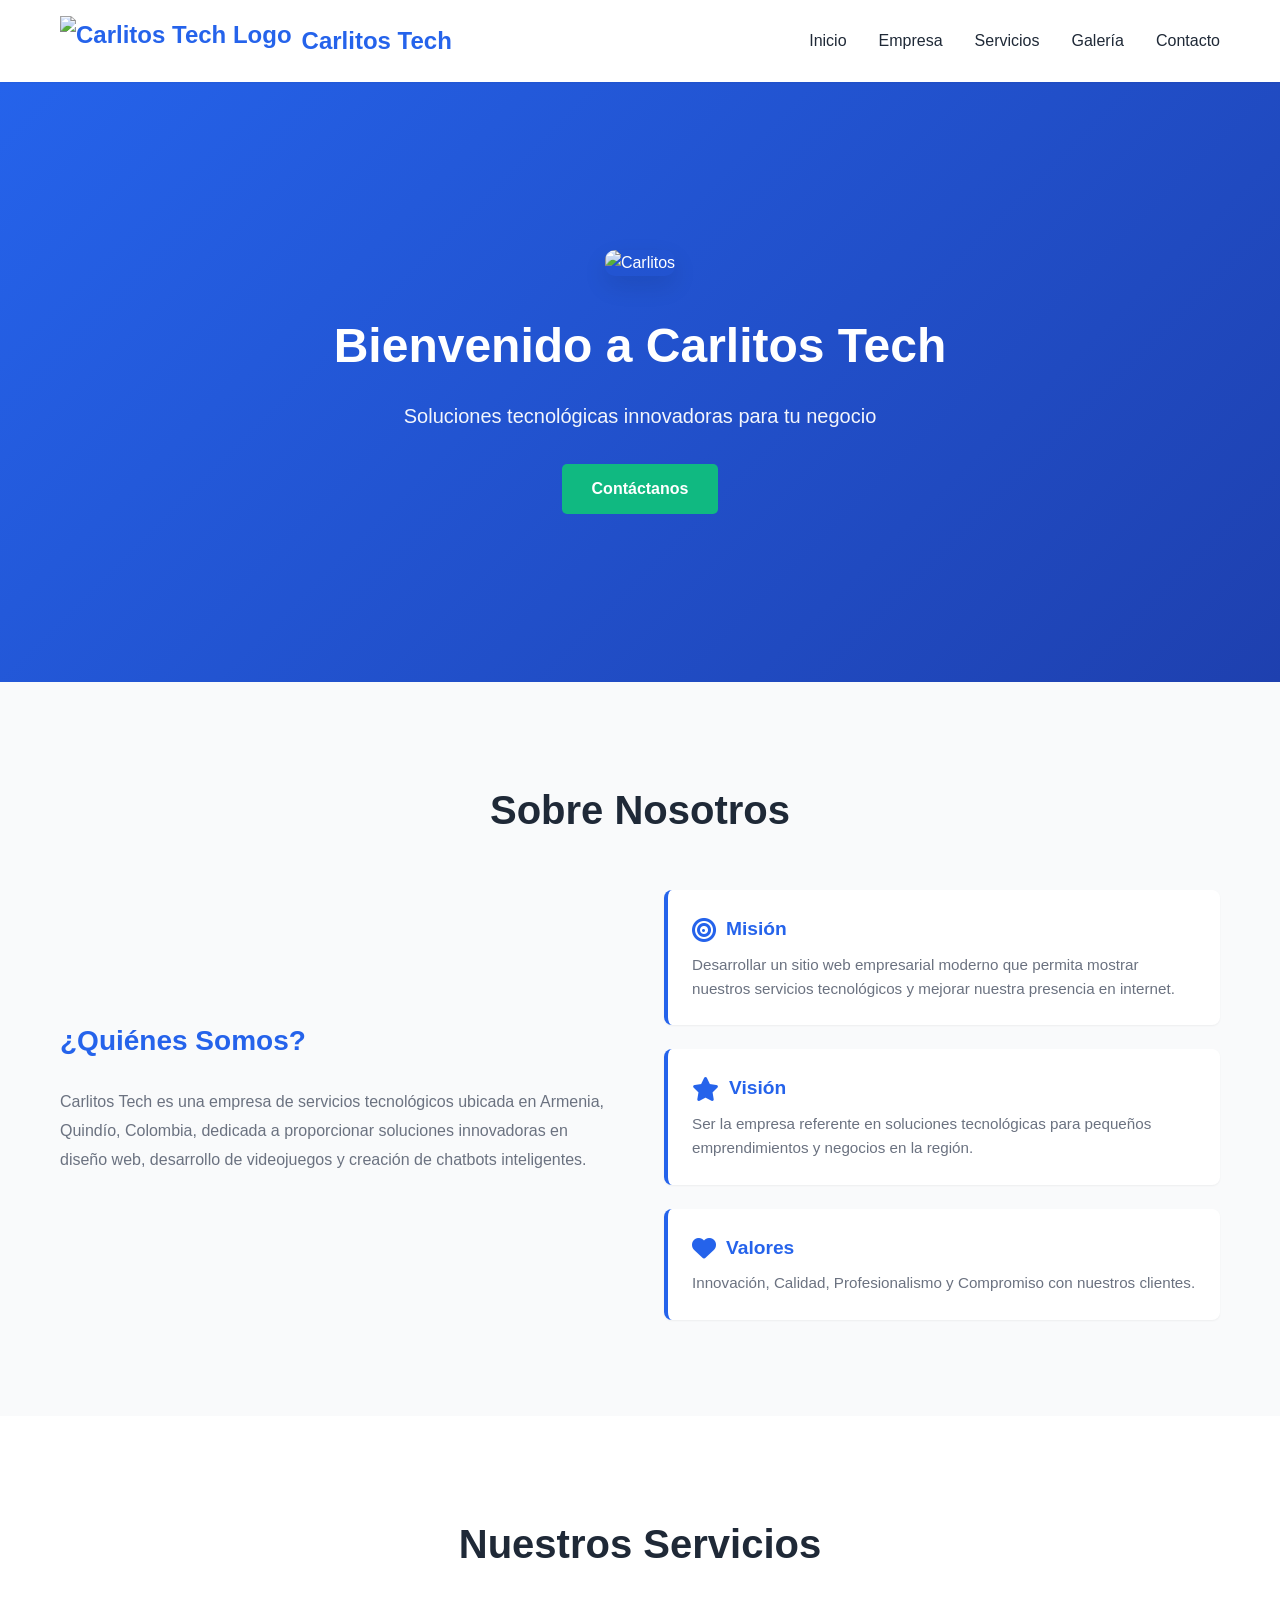
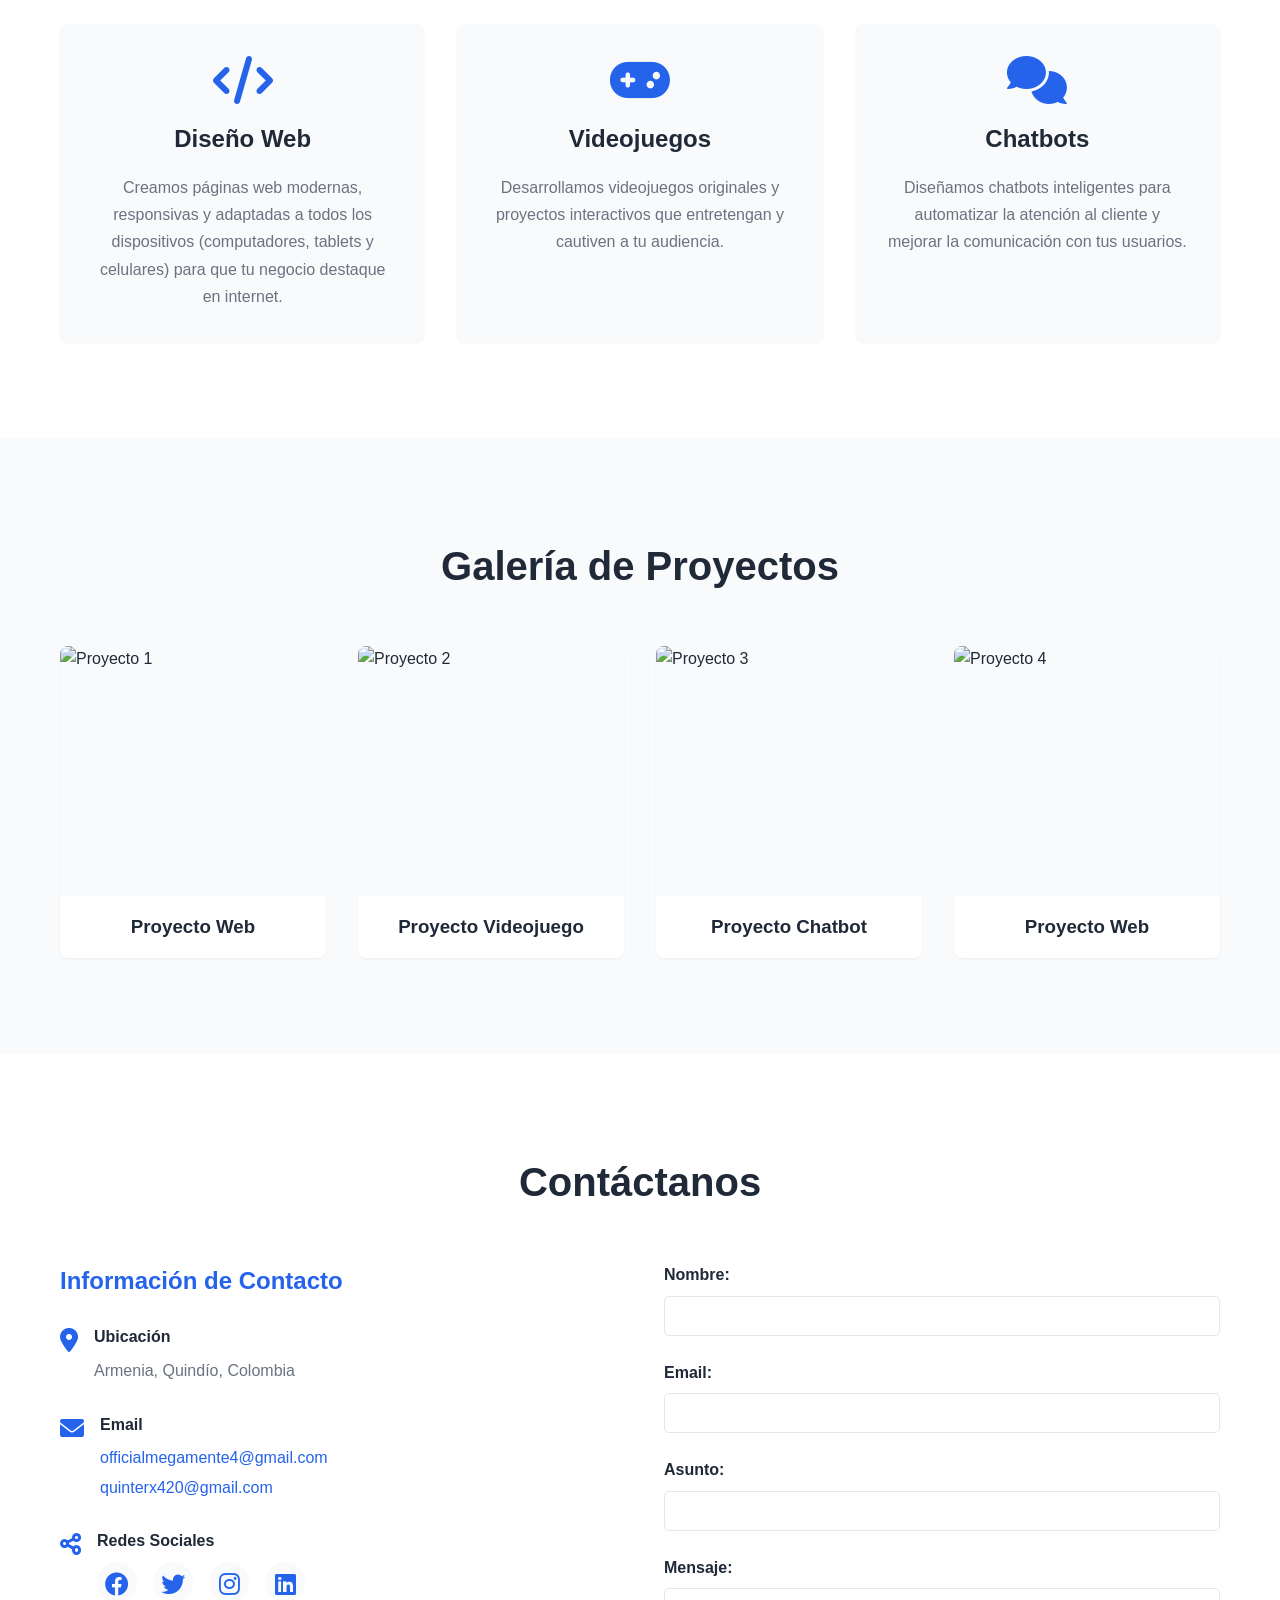
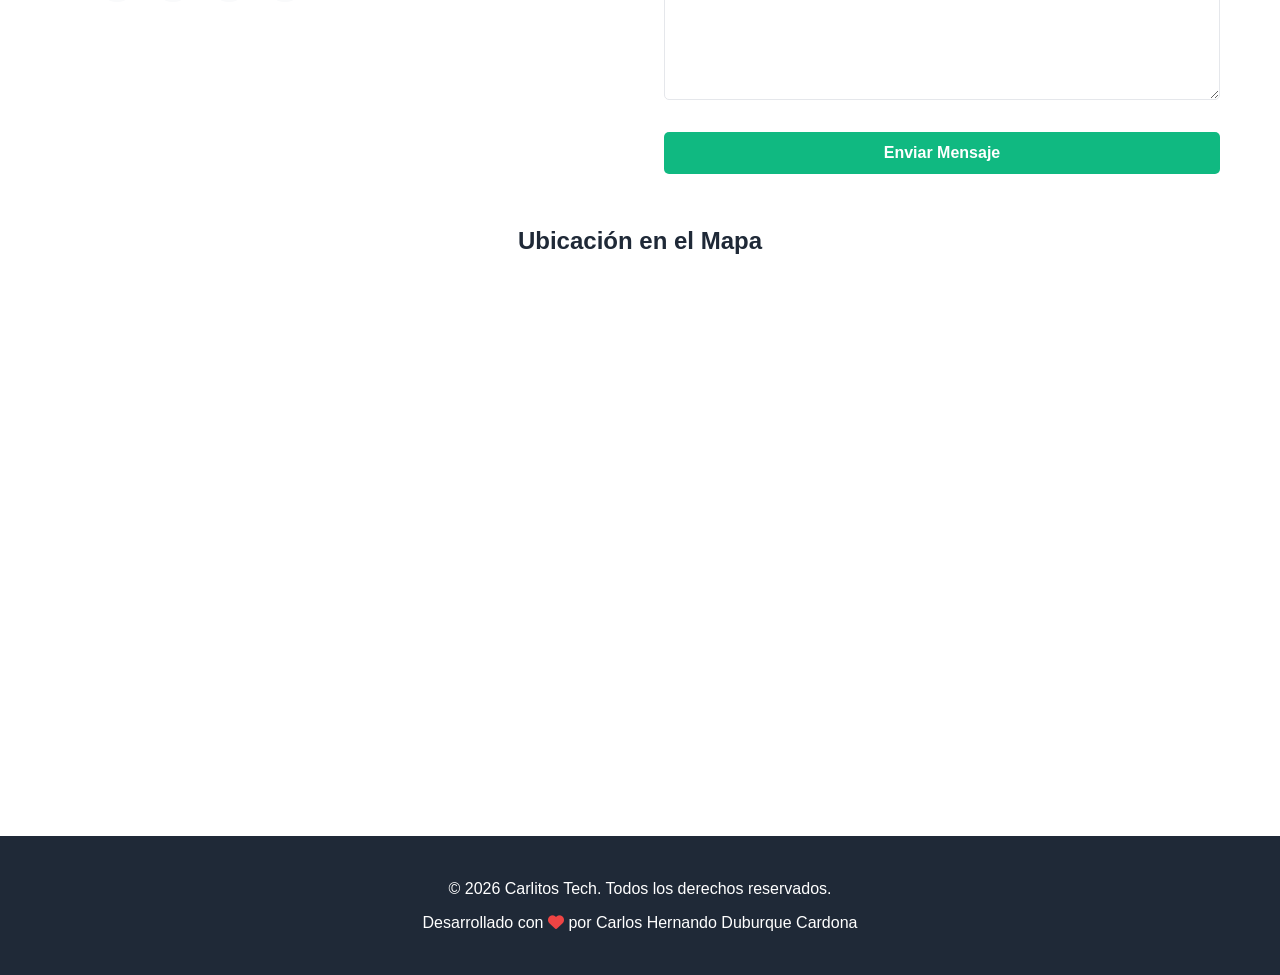
==== commit e11e1d6d: "Sitio web Carlitos Tech - Completo en español con estructura, estilos e interactividad" ====
--- a/index.html
+++ b/index.html
@@ -1,420 +1,192 @@
-<!DOCTYPE html>
-<html lang="es">
-<head>
-    <meta charset="UTF-8">
-    <meta name="description" content="Carlitos Tech - Sitio web empresarial de diseño web, videojuegos y chatbots">
-    <meta http-equiv="X-UA-Compatible" content="IE=edge">
-    <meta name="viewport" content="width=device-width, initial-scale=1, shrink-to-fit=no">
-    <title>Carlitos Tech – Diseño Web, Videojuegos y Chatbots</title>
-    <link rel="icon" href="img/core-img/favicon.ico">
-    <link rel="stylesheet" href="style.css">
-    <link rel="stylesheet" href="css/custom-override.css">
-</head>
-<body>
-    <div class="preloader d-flex align-items-center justify-content-center">
-        <div class="lds-ellipsis"><div></div><div></div><div></div><div></div></div>
-    </div>
-    <header class="ve-header" id="ve-sticky">
-        <div class="container-fluid ve-nav-wrap">
-            <div class="ve-logo">
-                <a href="index.html">
-                    <span class="ve-logo-icon">C</span>
-                    <span class="ve-logo-text">Carlitos<strong>Tech</strong></span>
-                </a>
-            </div>
-            <nav class="ve-nav">
-                <ul>
-                    <li><a href="index.html" class="active">Inicio</a></li>
-                    <li class="has-drop">
-                        <a href="about.html">Acerca de <i class="fa fa-angle-down"></i></a>
-                        <ul class="ve-dropdown">
-                            <li><a href="about.html">Quiénes Somos</a></li>
-                            <li><a href="services.html">Nuestros Servicios</a></li>
-                            <li><a href="elements.html">Elementos UI</a></li>
-                        </ul>
-                    </li>
-                    <li><a href="services.html">Servicios</a></li>
-                    <li class="has-drop">
-                        <a href="#">Soluciones <i class="fa fa-angle-down"></i></a>
-                        <ul class="ve-dropdown">
-                            <li><a href="#">Diseño Web Responsivo</a></li>
-                            <li><a href="#">Chatbots Inteligentes</a></li>
-                            <li><a href="#">Desarrollo de Juegos</a></li>
-                            <li><a href="#">Consultoría Digital</a></li>
-                        </ul>
-                    </li>
-                    <li><a href="post.html">Insights</a></li>
-                    <li><a href="contact.html">Contacto</a></li>
-                </ul>
-            </nav>
-            <div class="ve-nav-cta">
-                <a href="contact.html" class="ve-cta-btn">Solicitar Presupuesto <i class="fa fa-arrow-right"></i></a>
-            </div>
-            <button class="ve-toggler" id="ve-toggle">
-                <span></span><span></span><span></span>
-            </button>
-        </div>
-        <div class="ve-mobile-menu" id="ve-mobile-menu">
-            <ul>
-                <li><a href="index.html">Inicio</a></li>
-                <li><a href="about.html">Acerca de</a></li>
-                <li><a href="services.html">Servicios</a></li>
-                <li><a href="#">Soluciones</a></li>
-                <li><a href="post.html">Insights</a></li>
-                <li><a href="contact.html">Contacto</a></li>
-            </ul>
-        </div>
-    </header>
-    <section class="ve-hero">
-        <div class="ve-hero-left">
-            <span class="ve-hero-badge">Trabajando desde 2024 · Proyectos en Armenia, Quindío</span>
-            <h1>Transforma Tus <span class="ve-highlight">Ideas Digitales</span><br>en Realidad</h1>
-            <p>Carlitos Tech convierte conceptos innovadores en soluciones web profesionales, chatbots inteligentes y experiencias de videojuegos cautivadoras que impulsan tu negocio.</p>
-            <div class="ve-hero-btns">
-                <a href="services.html" class="ve-btn-primary">Ver Servicios</a>
-                <a href="about.html" class="ve-btn-ghost">Más Información</a>
-            </div>
-            <div class="ve-hero-stats">
-                <div class="ve-stat">
-                    <strong>100+</strong>
-                    <span>Proyectos Completados</span>
-                </div>
-                <div class="ve-stat-divider"></div>
-                <div class="ve-stat">
-                    <strong>95%</strong>
-                    <span>Satisfacción de Clientes</span>
-                </div>
-                <div class="ve-stat-divider"></div>
-                <div class="ve-stat">
-                    <strong>24/7</strong>
-                    <span>Soporte Técnico</span>
-                </div>
-            </div>
-        </div>
-        <div class="ve-hero-right">
-            <div class="ve-hero-img-main bg-img" style="background-image:url(img/bg-img/1.jpg);"></div>
-            <div class="ve-hero-img-accent bg-img" style="background-image:url(img/bg-img/3.jpg);"></div>
-            <div class="ve-float-card">
-                <i class="fa fa-code"></i>
-                <div>
-                    <strong>Código</strong>
-                    <span>de Calidad</span>
-                </div>
-            </div>
-        </div>
-    </section>
-    <div class="ve-trust-bar">
-        <div class="ve-trust-inner">
-            <span><i class="fa fa-shield"></i> Diseño Responsivo</span>
-            <span><i class="fa fa-check-circle"></i> Código Limpio</span>
-            <span><i class="fa fa-users"></i> Equipo Profesional</span>
-            <span><i class="fa fa-lock"></i> Seguridad Web</span>
-            <span><i class="fa fa-trophy"></i> Innovación Digital</span>
-            <span><i class="fa fa-globe"></i> Alcance Global</span>
-            <span><i class="fa fa-shield"></i> Diseño Responsivo</span>
-            <span><i class="fa fa-check-circle"></i> Código Limpio</span>
-            <span><i class="fa fa-users"></i> Equipo Profesional</span>
-            <span><i class="fa fa-lock"></i> Seguridad Web</span>
-        </div>
-    </div>
-    <section class="ve-section ve-services-section">
-        <div class="container">
-            <div class="ve-section-header text-center">
-                <span class="ve-section-tag">Qué Ofrecemos</span>
-                <h2>Soluciones Digitales <span>Integrales</span></h2>
-                <p>Transformamos tus ideas en soluciones digitales eficientes: desde sitios web modernos hasta automatizaciones inteligentes que trabajan por ti 24/7.</p>
-            </div>
-            <div class="ve-services-grid">
-                <div class="ve-service-card wow fadeInUp" data-wow-delay="100ms">
-                    <div class="ve-service-icon"><i class="icon-profits"></i></div>
-                    <h4>Diseño Web Moderno</h4>
-                    <p>Creación de sitios web atractivos, modernos y 100% adaptables a cualquier dispositivo. Enfocados en experiencia de usuario intuitiva.</p>
-                    <a href="services.html" class="ve-card-link">Más información <i class="fa fa-long-arrow-right"></i></a>
-                </div>
-                <div class="ve-service-card wow fadeInUp" data-wow-delay="200ms">
-                    <div class="ve-service-icon"><i class="icon-money-1"></i></div>
-                    <h4>Chatbots Inteligentes</h4>
-                    <p>Desarrollo de asistentes virtuales automatizados. Ideales para mejorar atención al cliente, responder 24/7 y agilizar procesos operativos.</p>
-                    <a href="services.html" class="ve-card-link">Más información <i class="fa fa-long-arrow-right"></i></a>
-                </div>
-                <div class="ve-service-card wow fadeInUp" data-wow-delay="300ms">
-                    <div class="ve-service-icon"><i class="icon-coin"></i></div>
-                    <h4>Proyectos Personalizados</h4>
-                    <p>Desarrollo de soluciones a medida, desde conceptualización hasta implementación. Transformamos ideas complejas en productos digitales funcionales.</p>
-                    <a href="services.html" class="ve-card-link">Más información <i class="fa fa-long-arrow-right"></i></a>
-                </div>
-                <div class="ve-service-card wow fadeInUp" data-wow-delay="400ms">
-                    <div class="ve-service-icon"><i class="icon-smartphone-1"></i></div>
-                    <h4>Desarrollo de Juegos</h4>
-                    <p>Creación de experiencias gaming inmersivas. Desde juegos móviles hasta proyectos 3D complejos con mecánicas innovadoras.</p>
-                    <a href="services.html" class="ve-card-link">Más información <i class="fa fa-long-arrow-right"></i></a>
-                </div>
-                <div class="ve-service-card wow fadeInUp" data-wow-delay="500ms">
-                    <div class="ve-service-icon"><i class="icon-diamond"></i></div>
-                    <h4>Consultoría Digital</h4>
-                    <p>Asesoría experta en transformación digital. Te guiamos en estrategias, tecnologías y mejores prácticas para tu negocio.</p>
-                    <a href="services.html" class="ve-card-link">Más información <i class="fa fa-long-arrow-right"></i></a>
-                </div>
-                <div class="ve-service-card wow fadeInUp" data-wow-delay="600ms">
-                    <div class="ve-service-icon"><i class="icon-piggy-bank"></i></div>
-                    <h4>Mantenimiento Web</h4>
-                    <p>Soporte continuo y actualizaciones para tu sitio web. Aseguramos que tu presencia digital siempre esté optimizada y segura.</p>
-                    <a href="services.html" class="ve-card-link">Más información <i class="fa fa-long-arrow-right"></i></a>
-                </div>
-            </div>
-        </div>
-    </section>
-    <section class="ve-section ve-whyus-section">
-        <div class="container">
-            <div class="row align-items-center">
-                <div class="col-12 col-lg-5">
-                    <div class="ve-whyus-img-wrap wow fadeInLeft" data-wow-delay="100ms">
-                        <div class="ve-whyus-img-main bg-img" style="background-image:url(img/bg-img/5.jpg);"></div>
-                        <div class="ve-whyus-badge">
-                            <strong>100+</strong>
-                            <span>Proyectos Exitosos</span>
-                        </div>
-                    </div>
-                </div>
-                <div class="col-12 col-lg-7 wow fadeInRight" data-wow-delay="200ms">
-                    <div class="ve-whyus-content">
-                        <span class="ve-section-tag">Por Qué Carlitos Tech</span>
-                        <h2>La Mejor Manera de <span>Crecer Digitalmente</span></h2>
-                        <p>Combinamos expertise técnico con visión innovadora para entregar soluciones que no solo cumplen expectativas, sino que las superan. Tu éxito digital es nuestro éxito.</p>
-                        <div class="ve-checklist">
-                            <div class="ve-check-item">
-                                <i class="fa fa-check-circle"></i>
-                                <div><strong>Equipo Experto</strong><p>Profesionales certificados con años de experiencia en desarrollo web y digital.</p></div>
-                            </div>
-                            <div class="ve-check-item">
-                                <i class="fa fa-check-circle"></i>
-                                <div><strong>Presupuestos Transparentes</strong><p>Sin sorpresas. Presupuestos claros y detallados desde el inicio.</p></div>
-                            </div>
-                            <div class="ve-check-item">
-                                <i class="fa fa-check-circle"></i>
-                                <div><strong>Soporte Permanente</strong><p>Estamos siempre disponibles para resolver tus dudas y optimizar tus proyectos.</p></div>
-                            </div>
-                        </div>
-                        <a href="about.html" class="ve-btn-primary mt-30">Conoce Nuestra Historia</a>
-                    </div>
-                </div>
-            </div>
-        </div>
-    </section>
-    <section class="ve-counter-section">
-        <div class="container">
-            <div class="ve-counter-grid">
-                <div class="ve-counter-item wow fadeInUp" data-wow-delay="100ms">
-                    <i class="fa fa-users"></i>
-                    <strong class="counter" data-count="100">0</strong><span>+</span>
-                    <p>Clientes Satisfechos</p>
-                </div>
-                <div class="ve-counter-item wow fadeInUp" data-wow-delay="200ms">
-                    <i class="fa fa-briefcase"></i>
-                    <strong class="counter" data-count="150">0</strong><span>+</span>
-                    <p>Proyectos Completados</p>
-                </div>
-                <div class="ve-counter-item wow fadeInUp" data-wow-delay="300ms">
-                    <i class="fa fa-globe"></i>
-                    <strong class="counter" data-count="8">0</strong><span></span>
-                    <p>Años Experiencia</p>
-                </div>
-                <div class="ve-counter-item wow fadeInUp" data-wow-delay="400ms">
-                    <i class="fa fa-trophy"></i>
-                    <strong class="counter" data-count="12">0</strong><span></span>
-                    <p>Premios Digitales</p>
-                </div>
-            </div>
-        </div>
-    </section>
-    <section class="ve-section ve-testimonials-section">
-        <div class="container">
-            <div class="ve-section-header text-center">
-                <span class="ve-section-tag">Testimonios</span>
-                <h2>Lo que Dicen Nuestros <span>Clientes</span></h2>
-            </div>
-            <div class="ve-testi-grid">
-                <div class="ve-testi-card wow fadeInUp" data-wow-delay="100ms">
-                    <div class="ve-testi-stars">&#9733;&#9733;&#9733;&#9733;&#9733;</div>
-                    <p>"Carlitos Tech transformó mi idea en una plataforma web increíble. El equipo es profesional, dedicado y siempre están disponibles para resolver dudas."</p>
-                    <div class="ve-testi-author">
-                        <div class="ve-testi-avatar bg-img" style="background-image:url(img/bg-img/32.jpg);"></div>
-                        <div><strong>Carlos Mendoza</strong><span>Emprendedor Tech</span></div>
-                    </div>
-                </div>
-                <div class="ve-testi-card wow fadeInUp" data-wow-delay="250ms">
-                    <div class="ve-testi-stars">&#9733;&#9733;&#9733;&#9733;&#9733;</div>
-                    <p>"El chatbot que Carlitos Tech desarrolló para nuestra empresa aumentó nuestras respuestas al cliente en 300%. Impresionante trabajo."</p>
-                    <div class="ve-testi-author">
-                        <div class="ve-testi-avatar bg-img" style="background-image:url(img/bg-img/33.jpg);"></div>
-                        <div><strong>María Rodríguez</strong><span>Directora de Operaciones</span></div>
-                    </div>
-                </div>
-                <div class="ve-testi-card wow fadeInUp" data-wow-delay="400ms">
-                    <div class="ve-testi-stars">&#9733;&#9733;&#9733;&#9733;&#9733;</div>
-                    <p>"Migramos nuestro sitio con Carlitos Tech y la experiencia mejoró drasticamente. El equipo fue muy atento y el resultado superó expectativas."</p>
-                    <div class="ve-testi-author">
-                        <div class="ve-testi-avatar bg-img" style="background-image:url(img/bg-img/14.jpg);"></div>
-                        <div><strong>Juan Pérez</strong><span>Propietario de Empresa</span></div>
-                    </div>
-                </div>
-            </div>
-        </div>
-    </section>
-    <section class="ve-cta-banner bg-img" style="background-image:url(img/bg-img/6.jpg);">
-        <div class="ve-cta-overlay"></div>
-        <div class="container ve-cta-content">
-            <div class="row align-items-center">
-                <div class="col-12 col-lg-8">
-                    <h2>¿Listo para Llevar tu Negocio al <span>Siguiente Nivel Digital?</span></h2>
-                    <p>Agenda una consulta gratuita con nuestro equipo de expertos hoy mismo.</p>
-                </div>
-                <div class="col-12 col-lg-4 text-lg-right">
-                    <a href="contact.html" class="ve-btn-white">Agendar Consulta Gratis</a>
-                </div>
-            </div>
-        </div>
-    </section>
-    <section class="ve-section ve-insights-section">
-        <div class="container">
-            <div class="ve-section-header text-center">
-                <span class="ve-section-tag">Blog & Noticias</span>
-                <h2>Últimos Artículos <span>Digitales</span></h2>
-                <p>Mantente actualizado con tendencias, consejos y análisis del mundo del desarrollo web y tecnología.</p>
-            </div>
-            <div class="row">
-                <div class="col-12 col-md-4 wow fadeInUp" data-wow-delay="100ms">
-                    <div class="ve-insight-card">
-                        <div class="ve-insight-img bg-img" style="background-image:url(img/bg-img/10.jpg);"></div>
-                        <div class="ve-insight-body">
-                            <span class="ve-insight-cat">Desarrollo Web</span>
-                            <h5><a href="single-post.html">5 Tendencias en Diseño Web para 2025</a></h5>
-                            <p>Descubre las últimas tendencias en diseño web que dominarán en 2025 y cómo implementarlas en tu sitio.</p>
-                            <div class="ve-insight-meta">
-                                <span><i class="fa fa-calendar"></i> Junio 3</span>
-                                <a href="single-post.html">Leer Más <i class="fa fa-arrow-right"></i></a>
-                            </div>
-                        </div>
-                    </div>
-                </div>
-                <div class="col-12 col-md-4 wow fadeInUp" data-wow-delay="250ms">
-                    <div class="ve-insight-card">
-                        <div class="ve-insight-img bg-img" style="background-image:url(img/bg-img/11.jpg);"></div>
-                        <div class="ve-insight-body">
-                            <span class="ve-insight-cat">Chatbots</span>
-                            <h5><a href="single-post.html">Cómo los Chatbots Transforman el Servicio al Cliente</a></h5>
-                            <p>Aprende cómo implementar chatbots inteligentes para mejorar la experiencia de tus clientes.</p>
-                            <div class="ve-insight-meta">
-                                <span><i class="fa fa-calendar"></i> Mayo 28</span>
-                                <a href="single-post.html">Leer Más <i class="fa fa-arrow-right"></i></a>
-                            </div>
-                        </div>
-                    </div>
-                </div>
-                <div class="col-12 col-md-4 wow fadeInUp" data-wow-delay="400ms">
-                    <div class="ve-insight-card">
-                        <div class="ve-insight-img bg-img" style="background-image:url(img/bg-img/12.jpg);"></div>
-                        <div class="ve-insight-body">
-                            <span class="ve-insight-cat">Seguridad</span>
-                            <h5><a href="single-post.html">Guía Completa de Seguridad Web en 2025</a></h5>
-                            <p>Conoce las mejores prácticas de seguridad web para proteger tu sitio y datos de usuarios.</p>
-                            <div class="ve-insight-meta">
-                                <span><i class="fa fa-calendar"></i> Mayo 15</span>
-                                <a href="single-post.html">Leer Más <i class="fa fa-arrow-right"></i></a>
-                            </div>
-                        </div>
-                    </div>
-                </div>
-            </div>
-        </div>
-    </section>
-    <section class="ve-newsletter-section">
-        <div class="container">
-            <div class="ve-newsletter-wrap">
-                <div class="ve-nl-left">
-                    <i class="fa fa-envelope-o"></i>
-                    <div>
-                        <h3>Mantente Actualizado en Tecnología</h3>
-                        <p>Recibe consejos, tutoriales y novedades del mundo digital directamente en tu correo.</p>
-                    </div>
-                </div>
-                <div class="ve-nl-right">
-                    <form class="ve-nl-form" action="#" method="post">
-                        <input type="email" placeholder="Ingresa tu correo electrónico" required>
-                        <button type="submit">Suscribirse</button>
-                    </form>
-                </div>
-            </div>
-        </div>
-    </section>
-    <footer class="ve-footer">
-        <div class="container">
-            <div class="row">
-                <div class="col-12 col-sm-6 col-lg-4 mb-50">
-                    <div class="ve-footer-brand">
-                        <a href="index.html" class="ve-footer-logo">
-                            <span class="ve-logo-icon">C</span>
-                            <span class="ve-logo-text">Carlitos<strong>Tech</strong></span>
-                        </a>
-                        <p>Transformando ideas en soluciones digitales desde Armenia, Quindío. Especialistas en diseño web, chatbots y desarrollo de proyectos innovadores.</p>
-                        <div class="ve-social">
-                            <a href="#"><i class="fa fa-facebook"></i></a>
-                            <a href="#"><i class="fa fa-twitter"></i></a>
-                            <a href="#"><i class="fa fa-linkedin"></i></a>
-                            <a href="#"><i class="fa fa-instagram"></i></a>
-                        </div>
-                    </div>
-                </div>
-                <div class="col-12 col-sm-6 col-lg-2 mb-50">
-                    <h5 class="ve-footer-title">Enlaces Rápidos</h5>
-                    <ul class="ve-footer-links">
-                        <li><a href="index.html">Inicio</a></li>
-                        <li><a href="about.html">Acerca de Nosotros</a></li>
-                        <li><a href="services.html">Servicios</a></li>
-                        <li><a href="post.html">Blog</a></li>
-                        <li><a href="contact.html">Contacto</a></li>
-                    </ul>
-                </div>
-                <div class="col-12 col-sm-6 col-lg-3 mb-50">
-                    <h5 class="ve-footer-title">Nuestros Servicios</h5>
-                    <ul class="ve-footer-links">
-                        <li><a href="#">Diseño Web</a></li>
-                        <li><a href="#">Chatbots Inteligentes</a></li>
-                        <li><a href="#">Desarrollo de Juegos</a></li>
-                        <li><a href="#">Consultoría Digital</a></li>
-                        <li><a href="#">Mantenimiento Web</a></li>
-                    </ul>
-                </div>
-                <div class="col-12 col-sm-6 col-lg-3 mb-50">
-                    <h5 class="ve-footer-title">Ponte en Contacto</h5>
-                    <ul class="ve-footer-contact">
-                        <li><i class="fa fa-map-marker"></i> Armenia, Quindío, Colombia</li>
-                        <li><i class="fa fa-phone"></i> +57 3148059869</li>
-                        <li><i class="fa fa-phone"></i> +57 3006857275</li>
-                        <li><i class="fa fa-envelope"></i> oficialm@gmail.com</li>
-                        <li><i class="fa fa-clock-o"></i> Lun-Vie, 10am - 7pm</li>
-                    </ul>
-                </div>
-            </div>
-        </div>
-        <div class="ve-footer-bottom">
-            <div class="container">
-                <div class="ve-footer-bottom-inner">
-                    <p>Copyright &copy; <script>document.write(new Date().getFullYear());</script> Carlitos Tech. Todos los Derechos Reservados | Desarrollado con <i class="fa fa-heart"></i> por Carlitos Tech</p>
-                    <ul>
-                        <li><a href="#">Política de Privacidad</a></li>
-                        <li><a href="#">Términos de Uso</a></li>
-                        <li><a href="#">Política de Cookies</a></li>
-                    </ul>
-                </div>
-            </div>
-        </div>
-    </footer>
-    <script src="js/jquery/jquery-2.2.4.min.js"></script>
-    <script src="js/bootstrap/popper.min.js"></script>
-    <script src="js/bootstrap/bootstrap.min.js"></script>
-    <script src="js/plugins/plugins.js"></script>
-    <script src="js/active.js"></script>
-    <script src="js/vaultedge.js"></script>
-</body>
+<!DOCTYPE html>
+<html lang="es">
+<head>
+    <meta charset="UTF-8">
+    <meta name="viewport" content="width=device-width, initial-scale=1.0">
+    <title>Carlitos Tech - Diseño Web, Videojuegos y Chatbots</title>
+    <link rel="stylesheet" href="css/styles.css">
+    <link rel="stylesheet" href="https://cdnjs.cloudflare.com/ajax/libs/font-awesome/6.0.0/css/all.min.css">
+</head>
+<body>
+    <!-- Navegación -->
+    <nav class="navbar">
+        <div class="container">
+            <div class="logo">
+                <img src="img/logo.png" alt="Carlitos Tech Logo">
+                <span>Carlitos Tech</span>
+            </div>
+            <ul class="nav-menu">
+                <li><a href="#inicio">Inicio</a></li>
+                <li><a href="#empresa">Empresa</a></li>
+                <li><a href="#servicios">Servicios</a></li>
+                <li><a href="#galeria">Galería</a></li>
+                <li><a href="#contacto">Contacto</a></li>
+            </ul>
+            <div class="hamburger">
+                <span></span>
+                <span></span>
+                <span></span>
+            </div>
+        </div>
+    </nav>
+
+    <!-- Sección Hero / Inicio -->
+    <section id="inicio" class="hero">
+        <div class="hero-content">
+            <img src="img/carlitos.png" alt="Carlitos" class="hero-image">
+            <h1>Bienvenido a Carlitos Tech</h1>
+            <p>Soluciones tecnológicas innovadoras para tu negocio</p>
+            <a href="#contacto" class="btn btn-primary">Contáctanos</a>
+        </div>
+    </section>
+
+    <!-- Sección Empresa -->
+    <section id="empresa" class="empresa">
+        <div class="container">
+            <h2>Sobre Nosotros</h2>
+            <div class="empresa-content">
+                <div class="empresa-info">
+                    <h3>¿Quiénes Somos?</h3>
+                    <p>Carlitos Tech es una empresa de servicios tecnológicos ubicada en Armenia, Quindío, Colombia, dedicada a proporcionar soluciones innovadoras en diseño web, desarrollo de videojuegos y creación de chatbots inteligentes.</p>
+                </div>
+                <div class="valores">
+                    <div class="valor">
+                        <h4><i class="fas fa-bullseye"></i> Misión</h4>
+                        <p>Desarrollar un sitio web empresarial moderno que permita mostrar nuestros servicios tecnológicos y mejorar nuestra presencia en internet.</p>
+                    </div>
+                    <div class="valor">
+                        <h4><i class="fas fa-star"></i> Visión</h4>
+                        <p>Ser la empresa referente en soluciones tecnológicas para pequeños emprendimientos y negocios en la región.</p>
+                    </div>
+                    <div class="valor">
+                        <h4><i class="fas fa-heart"></i> Valores</h4>
+                        <p>Innovación, Calidad, Profesionalismo y Compromiso con nuestros clientes.</p>
+                    </div>
+                </div>
+            </div>
+        </div>
+    </section>
+
+    <!-- Sección Servicios -->
+    <section id="servicios" class="servicios">
+        <div class="container">
+            <h2>Nuestros Servicios</h2>
+            <div class="servicios-grid">
+                <div class="servicio-card">
+                    <i class="fas fa-code"></i>
+                    <h3>Diseño Web</h3>
+                    <p>Creamos páginas web modernas, responsivas y adaptadas a todos los dispositivos (computadores, tablets y celulares) para que tu negocio destaque en internet.</p>
+                </div>
+                <div class="servicio-card">
+                    <i class="fas fa-gamepad"></i>
+                    <h3>Videojuegos</h3>
+                    <p>Desarrollamos videojuegos originales y proyectos interactivos que entretengan y cautiven a tu audiencia.</p>
+                </div>
+                <div class="servicio-card">
+                    <i class="fas fa-comments"></i>
+                    <h3>Chatbots</h3>
+                    <p>Diseñamos chatbots inteligentes para automatizar la atención al cliente y mejorar la comunicación con tus usuarios.</p>
+                </div>
+            </div>
+        </div>
+    </section>
+
+    <!-- Sección Galería -->
+    <section id="galeria" class="galeria">
+        <div class="container">
+            <h2>Galería de Proyectos</h2>
+            <div class="galeria-grid">
+                <div class="galeria-item">
+                    <img src="img/proyecto1.jpg" alt="Proyecto 1">
+                    <h3>Proyecto Web</h3>
+                </div>
+                <div class="galeria-item">
+                    <img src="img/proyecto2.jpg" alt="Proyecto 2">
+                    <h3>Proyecto Videojuego</h3>
+                </div>
+                <div class="galeria-item">
+                    <img src="img/proyecto3.jpg" alt="Proyecto 3">
+                    <h3>Proyecto Chatbot</h3>
+                </div>
+                <div class="galeria-item">
+                    <img src="img/proyecto4.jpg" alt="Proyecto 4">
+                    <h3>Proyecto Web</h3>
+                </div>
+            </div>
+        </div>
+    </section>
+
+    <!-- Sección Contacto -->
+    <section id="contacto" class="contacto">
+        <div class="container">
+            <h2>Contáctanos</h2>
+            <div class="contacto-content">
+                <div class="contacto-info">
+                    <h3>Información de Contacto</h3>
+                    <div class="info-item">
+                        <i class="fas fa-map-marker-alt"></i>
+                        <div>
+                            <h4>Ubicación</h4>
+                            <p>Armenia, Quindío, Colombia</p>
+                        </div>
+                    </div>
+                    <div class="info-item">
+                        <i class="fas fa-envelope"></i>
+                        <div>
+                            <h4>Email</h4>
+                            <p><a href="mailto:oficialmegamente4@gmail.com">officialmegamente4@gmail.com</a></p>
+                            <p><a href="mailto:quinterx420@gmail.com">quinterx420@gmail.com</a></p>
+                        </div>
+                    </div>
+                    <div class="info-item">
+                        <i class="fas fa-share-alt"></i>
+                        <div>
+                            <h4>Redes Sociales</h4>
+                            <div class="redes-sociales">
+                                <a href="#" target="_blank"><i class="fab fa-facebook"></i></a>
+                                <a href="#" target="_blank"><i class="fab fa-twitter"></i></a>
+                                <a href="#" target="_blank"><i class="fab fa-instagram"></i></a>
+                                <a href="#" target="_blank"><i class="fab fa-linkedin"></i></a>
+                            </div>
+                        </div>
+                    </div>
+                </div>
+                <form class="contacto-form" id="formulario-contacto">
+                    <div class="form-group">
+                        <label for="nombre">Nombre:</label>
+                        <input type="text" id="nombre" name="nombre" required>
+                    </div>
+                    <div class="form-group">
+                        <label for="email">Email:</label>
+                        <input type="email" id="email" name="email" required>
+                    </div>
+                    <div class="form-group">
+                        <label for="asunto">Asunto:</label>
+                        <input type="text" id="asunto" name="asunto" required>
+                    </div>
+                    <div class="form-group">
+                        <label for="mensaje">Mensaje:</label>
+                        <textarea id="mensaje" name="mensaje" rows="5" required></textarea>
+                    </div>
+                    <button type="submit" class="btn btn-primary">Enviar Mensaje</button>
+                </form>
+            </div>
+            <!-- Mapa de ubicación -->
+            <div class="mapa-container">
+                <h3>Ubicación en el Mapa</h3>
+                <iframe src="https://www.google.com/maps/embed?pb=!1m18!1m12!1m3!1d3975.123456789!2d-75.5135!3d4.8989!2m3!1f0!2f0!3f0!3m2!1i1024!2i768!4f13.1!3m3!1m2!1s0x0%3A0x0!2sArmenia%2C%20Quind%C3%ADo%2C%20Colombia!5e0!3m2!1ses!2sco!4v1234567890" width="100%" height="400" style="border:0;" allowfullscreen="" loading="lazy"></iframe>
+            </div>
+        </div>
+    </section>
+
+    <!-- Footer -->
+    <footer>
+        <div class="container">
+            <p>&copy; 2026 Carlitos Tech. Todos los derechos reservados.</p>
+            <p>Desarrollado con <i class="fas fa-heart"></i> por Carlos Hernando Duburque Cardona</p>
+        </div>
+    </footer>
+
+    <script src="js/script.js"></script>
+</body>
 </html>
--- a/css/styles.css
+++ b/css/styles.css
@@ -0,0 +1,548 @@
+/* Variables CSS */
+:root {
+    --primary-color: #2563eb;
+    --secondary-color: #1e40af;
+    --accent-color: #10b981;
+    --text-dark: #1f2937;
+    --text-light: #6b7280;
+    --bg-light: #f9fafb;
+    --bg-white: #ffffff;
+    --border-color: #e5e7eb;
+    --shadow: 0 10px 25px rgba(0, 0, 0, 0.1);
+    --shadow-sm: 0 1px 2px rgba(0, 0, 0, 0.05);
+}
+
+/* Reset y Estilos Globales */
+* {
+    margin: 0;
+    padding: 0;
+    box-sizing: border-box;
+}
+
+html {
+    scroll-behavior: smooth;
+}
+
+body {
+    font-family: 'Segoe UI', Tahoma, Geneva, Verdana, sans-serif;
+    line-height: 1.6;
+    color: var(--text-dark);
+    background-color: var(--bg-white);
+}
+
+.container {
+    max-width: 1200px;
+    margin: 0 auto;
+    padding: 0 20px;
+}
+
+/* Navegación */
+.navbar {
+    background-color: var(--bg-white);
+    box-shadow: var(--shadow-sm);
+    position: sticky;
+    top: 0;
+    z-index: 1000;
+}
+
+.navbar .container {
+    display: flex;
+    justify-content: space-between;
+    align-items: center;
+    padding: 1rem 20px;
+}
+
+.logo {
+    display: flex;
+    align-items: center;
+    gap: 10px;
+    font-size: 1.5rem;
+    font-weight: bold;
+    color: var(--primary-color);
+}
+
+.logo img {
+    height: 50px;
+    width: auto;
+}
+
+.nav-menu {
+    display: flex;
+    list-style: none;
+    gap: 2rem;
+}
+
+.nav-menu a {
+    color: var(--text-dark);
+    text-decoration: none;
+    transition: color 0.3s ease;
+    font-weight: 500;
+}
+
+.nav-menu a:hover {
+    color: var(--primary-color);
+}
+
+.hamburger {
+    display: none;
+    flex-direction: column;
+    cursor: pointer;
+}
+
+.hamburger span {
+    width: 25px;
+    height: 3px;
+    background-color: var(--text-dark);
+    margin: 5px 0;
+    transition: 0.3s;
+}
+
+/* Sección Hero */
+.hero {
+    background: linear-gradient(135deg, var(--primary-color) 0%, var(--secondary-color) 100%);
+    color: white;
+    padding: 6rem 20px;
+    text-align: center;
+    min-height: 600px;
+    display: flex;
+    align-items: center;
+    justify-content: center;
+}
+
+.hero-content {
+    max-width: 800px;
+}
+
+.hero-image {
+    max-width: 300px;
+    width: 100%;
+    height: auto;
+    margin-bottom: 2rem;
+    border-radius: 10px;
+    box-shadow: var(--shadow);
+    animation: float 3s ease-in-out infinite;
+}
+
+@keyframes float {
+    0%, 100% {
+        transform: translateY(0px);
+    }
+    50% {
+        transform: translateY(-20px);
+    }
+}
+
+.hero h1 {
+    font-size: 3rem;
+    margin-bottom: 1rem;
+    font-weight: 700;
+}
+
+.hero p {
+    font-size: 1.25rem;
+    margin-bottom: 2rem;
+    opacity: 0.95;
+}
+
+/* Botones */
+.btn {
+    display: inline-block;
+    padding: 12px 30px;
+    border-radius: 5px;
+    text-decoration: none;
+    font-weight: 600;
+    transition: all 0.3s ease;
+    border: none;
+    cursor: pointer;
+    font-size: 1rem;
+}
+
+.btn-primary {
+    background-color: var(--accent-color);
+    color: white;
+}
+
+.btn-primary:hover {
+    background-color: #059669;
+    transform: translateY(-2px);
+    box-shadow: var(--shadow);
+}
+
+/* Sección Empresa */
+.empresa {
+    padding: 6rem 20px;
+    background-color: var(--bg-light);
+}
+
+.empresa h2 {
+    text-align: center;
+    font-size: 2.5rem;
+    margin-bottom: 3rem;
+    color: var(--text-dark);
+}
+
+.empresa-content {
+    display: grid;
+    grid-template-columns: 1fr 1fr;
+    gap: 3rem;
+    align-items: center;
+}
+
+.empresa-info h3 {
+    font-size: 1.75rem;
+    margin-bottom: 1.5rem;
+    color: var(--primary-color);
+}
+
+.empresa-info p {
+    color: var(--text-light);
+    line-height: 1.8;
+    margin-bottom: 1rem;
+}
+
+.valores {
+    display: flex;
+    flex-direction: column;
+    gap: 1.5rem;
+}
+
+.valor {
+    background-color: var(--bg-white);
+    padding: 1.5rem;
+    border-radius: 8px;
+    box-shadow: var(--shadow-sm);
+    border-left: 4px solid var(--primary-color);
+}
+
+.valor h4 {
+    display: flex;
+    align-items: center;
+    gap: 10px;
+    margin-bottom: 0.5rem;
+    color: var(--primary-color);
+    font-size: 1.2rem;
+}
+
+.valor i {
+    font-size: 1.5rem;
+}
+
+.valor p {
+    color: var(--text-light);
+    font-size: 0.95rem;
+}
+
+/* Sección Servicios */
+.servicios {
+    padding: 6rem 20px;
+    background-color: var(--bg-white);
+}
+
+.servicios h2 {
+    text-align: center;
+    font-size: 2.5rem;
+    margin-bottom: 3rem;
+    color: var(--text-dark);
+}
+
+.servicios-grid {
+    display: grid;
+    grid-template-columns: repeat(auto-fit, minmax(280px, 1fr));
+    gap: 2rem;
+}
+
+.servicio-card {
+    background-color: var(--bg-light);
+    padding: 2rem;
+    border-radius: 8px;
+    text-align: center;
+    transition: all 0.3s ease;
+    box-shadow: var(--shadow-sm);
+}
+
+.servicio-card:hover {
+    transform: translateY(-10px);
+    box-shadow: var(--shadow);
+}
+
+.servicio-card i {
+    font-size: 3rem;
+    color: var(--primary-color);
+    margin-bottom: 1rem;
+}
+
+.servicio-card h3 {
+    font-size: 1.5rem;
+    margin-bottom: 1rem;
+    color: var(--text-dark);
+}
+
+.servicio-card p {
+    color: var(--text-light);
+    line-height: 1.7;
+}
+
+/* Sección Galería */
+.galeria {
+    padding: 6rem 20px;
+    background-color: var(--bg-light);
+}
+
+.galeria h2 {
+    text-align: center;
+    font-size: 2.5rem;
+    margin-bottom: 3rem;
+    color: var(--text-dark);
+}
+
+.galeria-grid {
+    display: grid;
+    grid-template-columns: repeat(auto-fit, minmax(250px, 1fr));
+    gap: 2rem;
+}
+
+.galeria-item {
+    border-radius: 8px;
+    overflow: hidden;
+    box-shadow: var(--shadow-sm);
+    transition: all 0.3s ease;
+    cursor: pointer;
+}
+
+.galeria-item:hover {
+    transform: scale(1.05);
+    box-shadow: var(--shadow);
+}
+
+.galeria-item img {
+    width: 100%;
+    height: 250px;
+    object-fit: cover;
+    display: block;
+}
+
+.galeria-item h3 {
+    background-color: var(--bg-white);
+    padding: 1rem;
+    text-align: center;
+    color: var(--text-dark);
+    margin: 0;
+}
+
+/* Sección Contacto */
+.contacto {
+    padding: 6rem 20px;
+    background-color: var(--bg-white);
+}
+
+.contacto h2 {
+    text-align: center;
+    font-size: 2.5rem;
+    margin-bottom: 3rem;
+    color: var(--text-dark);
+}
+
+.contacto-content {
+    display: grid;
+    grid-template-columns: 1fr 1fr;
+    gap: 3rem;
+    margin-bottom: 3rem;
+}
+
+.contacto-info h3 {
+    font-size: 1.5rem;
+    margin-bottom: 1.5rem;
+    color: var(--primary-color);
+}
+
+.info-item {
+    display: flex;
+    gap: 1rem;
+    margin-bottom: 1.5rem;
+}
+
+.info-item i {
+    font-size: 1.5rem;
+    color: var(--primary-color);
+    flex-shrink: 0;
+    margin-top: 0.25rem;
+}
+
+.info-item h4 {
+    margin-bottom: 0.5rem;
+    color: var(--text-dark);
+}
+
+.info-item p {
+    color: var(--text-light);
+    margin: 0.25rem 0;
+}
+
+.info-item a {
+    color: var(--primary-color);
+    text-decoration: none;
+}
+
+.info-item a:hover {
+    text-decoration: underline;
+}
+
+.redes-sociales {
+    display: flex;
+    gap: 1rem;
+}
+
+.redes-sociales a {
+    display: inline-flex;
+    align-items: center;
+    justify-content: center;
+    width: 40px;
+    height: 40px;
+    background-color: var(--bg-light);
+    color: var(--primary-color);
+    border-radius: 50%;
+    transition: all 0.3s ease;
+}
+
+.redes-sociales a:hover {
+    background-color: var(--primary-color);
+    color: white;
+    transform: translateY(-3px);
+}
+
+/* Formulario de Contacto */
+.contacto-form {
+    display: flex;
+    flex-direction: column;
+}
+
+.form-group {
+    margin-bottom: 1.5rem;
+}
+
+.form-group label {
+    display: block;
+    margin-bottom: 0.5rem;
+    font-weight: 600;
+    color: var(--text-dark);
+}
+
+.form-group input,
+.form-group textarea {
+    width: 100%;
+    padding: 10px 12px;
+    border: 1px solid var(--border-color);
+    border-radius: 5px;
+    font-size: 1rem;
+    font-family: inherit;
+    transition: all 0.3s ease;
+}
+
+.form-group input:focus,
+.form-group textarea:focus {
+    outline: none;
+    border-color: var(--primary-color);
+    box-shadow: 0 0 0 3px rgba(37, 99, 235, 0.1);
+}
+
+/* Mapa */
+.mapa-container {
+    margin-top: 3rem;
+}
+
+.mapa-container h3 {
+    text-align: center;
+    margin-bottom: 1.5rem;
+    color: var(--text-dark);
+    font-size: 1.5rem;
+}
+
+/* Footer */
+footer {
+    background-color: var(--text-dark);
+    color: white;
+    text-align: center;
+    padding: 2rem 20px;
+    margin-top: 3rem;
+}
+
+footer p {
+    margin: 0.5rem 0;
+}
+
+footer i {
+    color: #ef4444;
+}
+
+/* Responsive Design */
+@media (max-width: 768px) {
+    .nav-menu {
+        display: none;
+        position: absolute;
+        left: 0;
+        top: 70px;
+        flex-direction: column;
+        background-color: var(--bg-white);
+        width: 100%;
+        text-align: center;
+        gap: 0;
+    }
+
+    .nav-menu.active {
+        display: flex;
+    }
+
+    .nav-menu li {
+        border-bottom: 1px solid var(--border-color);
+    }
+
+    .nav-menu a {
+        display: block;
+        padding: 1rem;
+    }
+
+    .hamburger {
+        display: flex;
+    }
+
+    .hero h1 {
+        font-size: 2rem;
+    }
+
+    .hero p {
+        font-size: 1rem;
+    }
+
+    .empresa-content {
+        grid-template-columns: 1fr;
+    }
+
+    .contacto-content {
+        grid-template-columns: 1fr;
+    }
+
+    .hero-image {
+        max-width: 200px;
+    }
+}
+
+@media (max-width: 480px) {
+    .hero {
+        padding: 3rem 20px;
+        min-height: 400px;
+    }
+
+    .hero h1 {
+        font-size: 1.5rem;
+    }
+
+    .servicios-grid,
+    .galeria-grid {
+        grid-template-columns: 1fr;
+    }
+
+    .btn {
+        width: 100%;
+        text-align: center;
+    }
+}
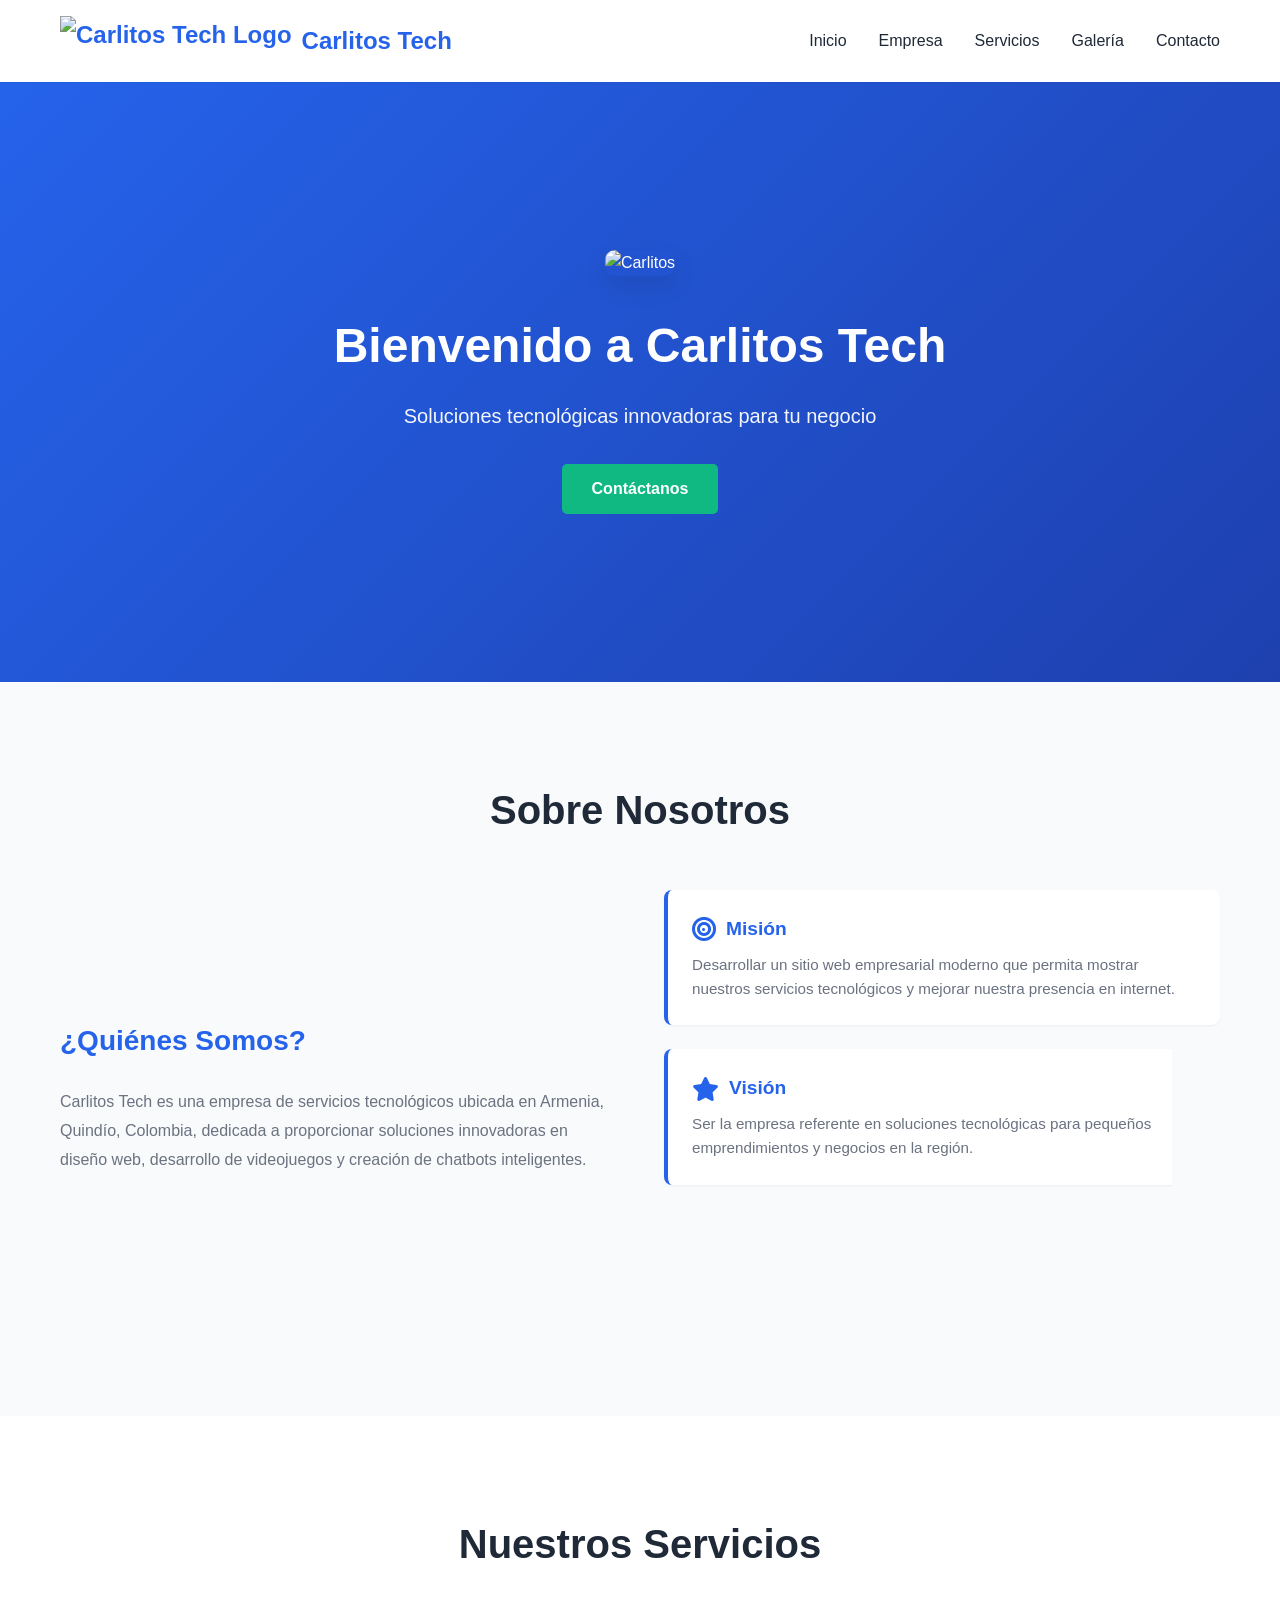
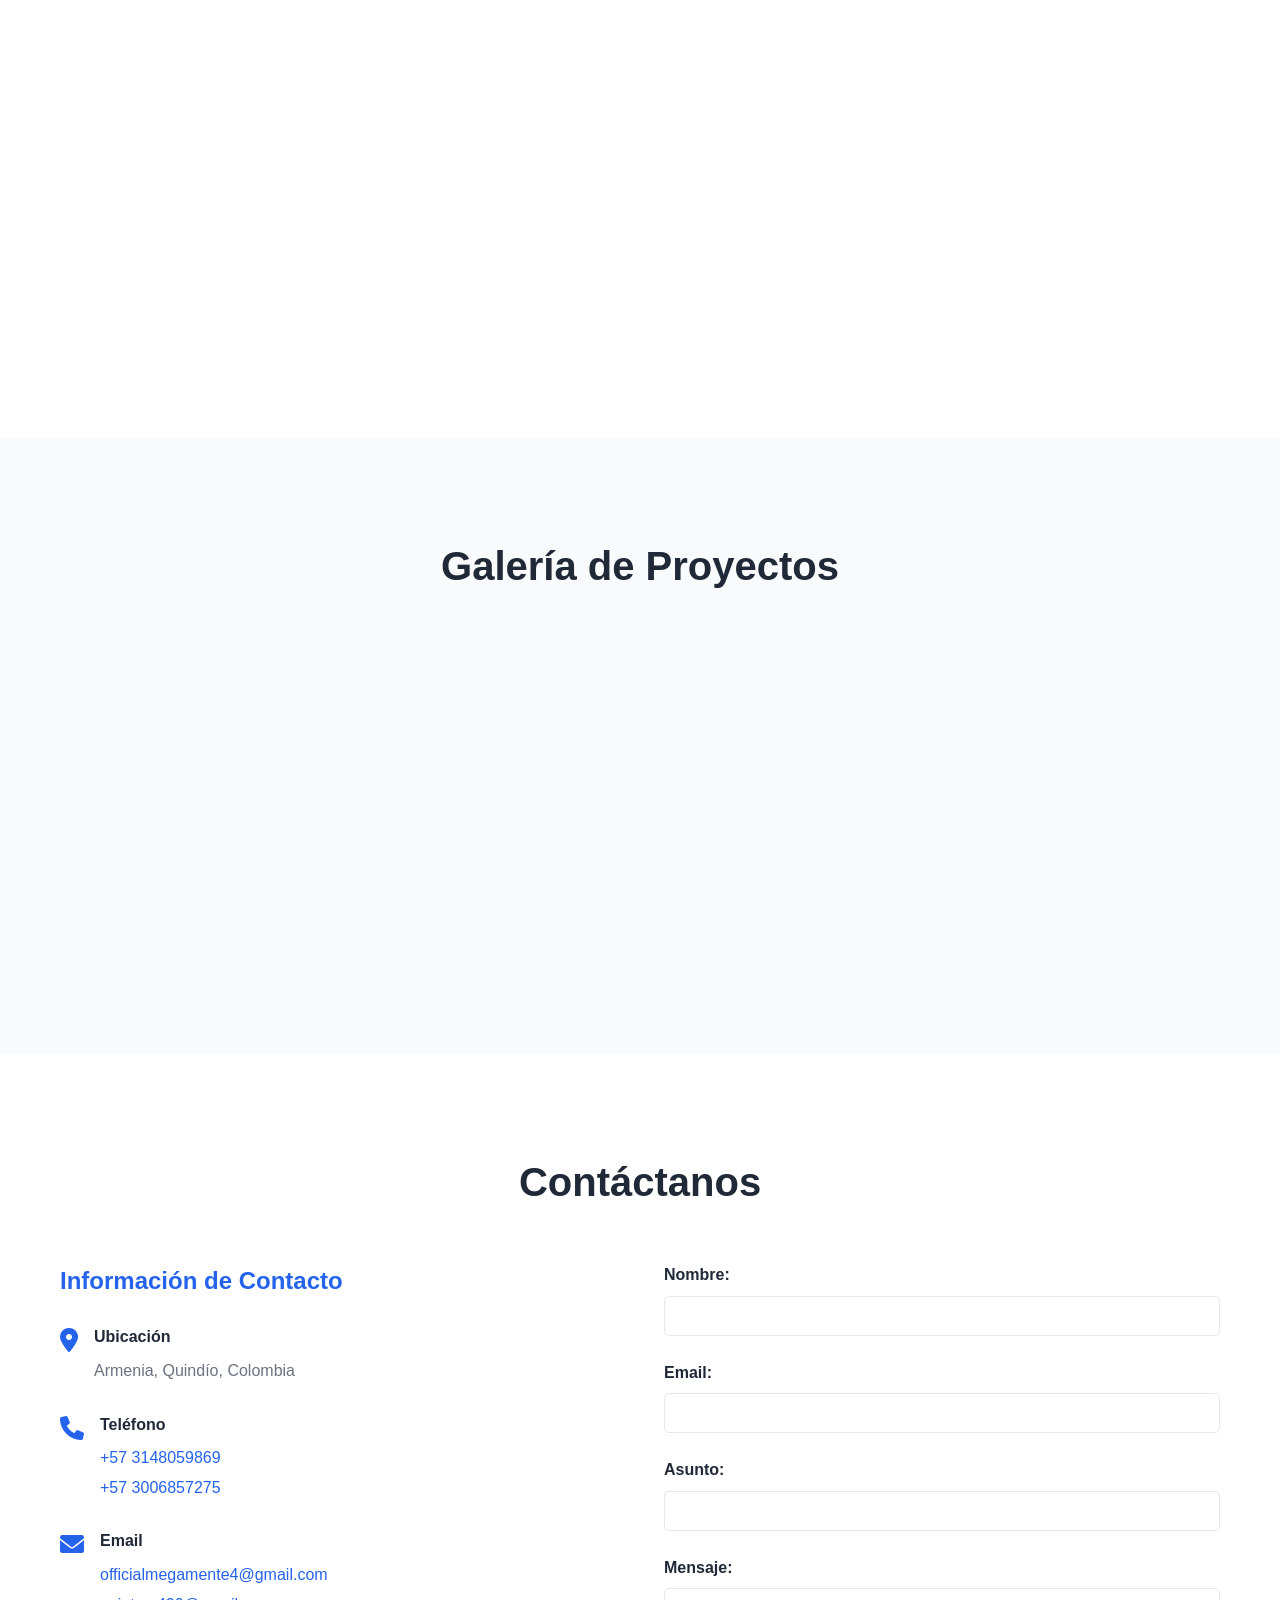
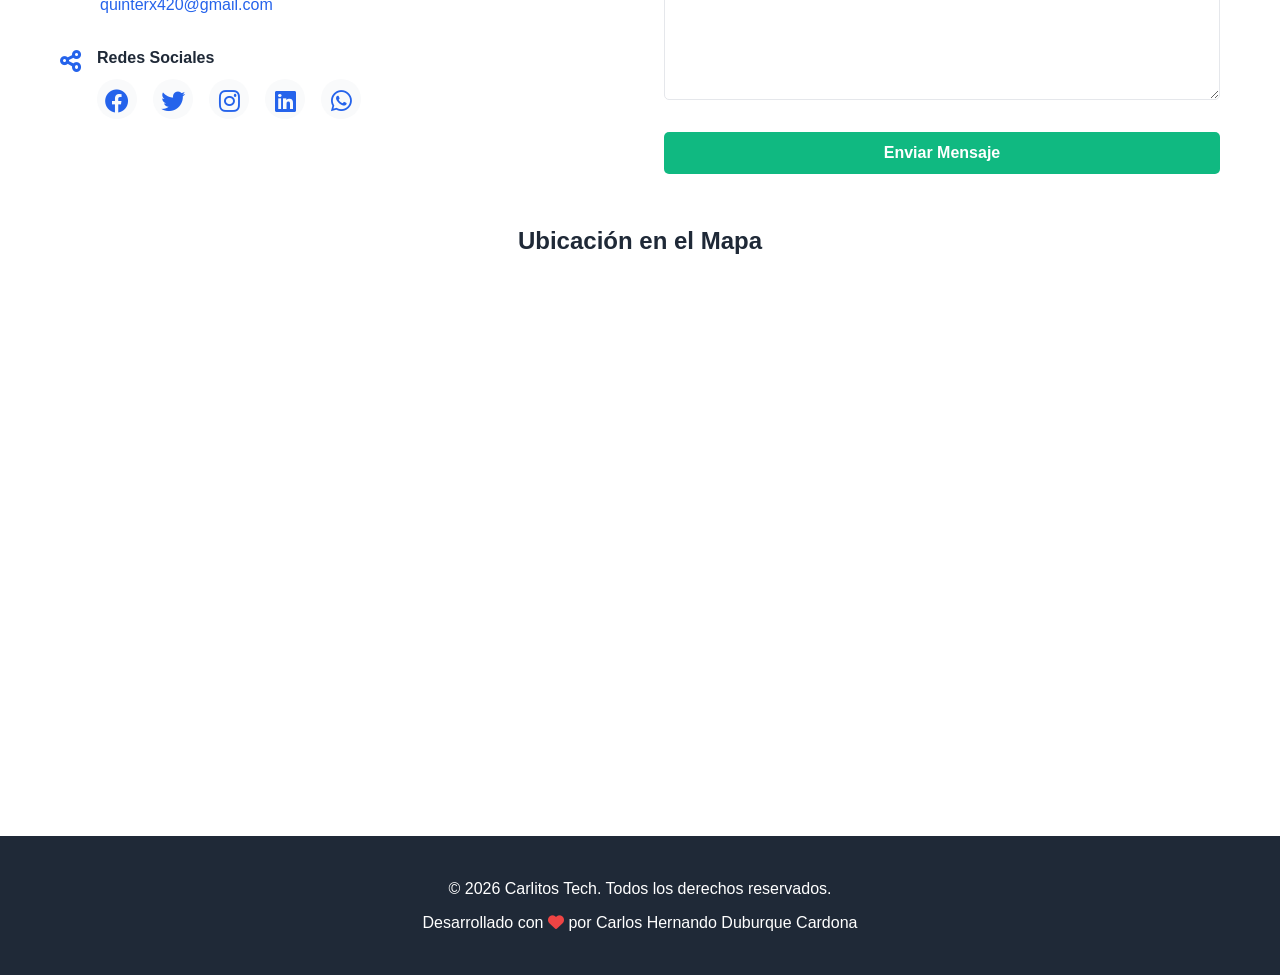
==== commit 25548b53: "Update: Add phone numbers and WhatsApp contact" ====
--- a/index.html
+++ b/index.html
@@ -131,10 +131,18 @@
                         </div>
                     </div>
                     <div class="info-item">
+                        <i class="fas fa-phone"></i>
+                        <div>
+                            <h4>Teléfono</h4>
+                            <p><a href="tel:+573148059869">+57 3148059869</a></p>
+                            <p><a href="tel:+573006857275">+57 3006857275</a></p>
+                        </div>
+                    </div>
+                    <div class="info-item">
                         <i class="fas fa-envelope"></i>
                         <div>
                             <h4>Email</h4>
-                            <p><a href="mailto:oficialmegamente4@gmail.com">officialmegamente4@gmail.com</a></p>
+                            <p><a href="mailto:officialmegamente4@gmail.com">officialmegamente4@gmail.com</a></p>
                             <p><a href="mailto:quinterx420@gmail.com">quinterx420@gmail.com</a></p>
                         </div>
                     </div>
@@ -143,10 +151,11 @@
                         <div>
                             <h4>Redes Sociales</h4>
                             <div class="redes-sociales">
-                                <a href="#" target="_blank"><i class="fab fa-facebook"></i></a>
-                                <a href="#" target="_blank"><i class="fab fa-twitter"></i></a>
-                                <a href="#" target="_blank"><i class="fab fa-instagram"></i></a>
-                                <a href="#" target="_blank"><i class="fab fa-linkedin"></i></a>
+                                <a href="#" target="_blank" title="Facebook"><i class="fab fa-facebook"></i></a>
+                                <a href="#" target="_blank" title="Twitter"><i class="fab fa-twitter"></i></a>
+                                <a href="#" target="_blank" title="Instagram"><i class="fab fa-instagram"></i></a>
+                                <a href="#" target="_blank" title="LinkedIn"><i class="fab fa-linkedin"></i></a>
+                                <a href="https://wa.me/573148059869" target="_blank" title="WhatsApp"><i class="fab fa-whatsapp"></i></a>
                             </div>
                         </div>
                     </div>
@@ -189,4 +198,4 @@
 
     <script src="js/script.js"></script>
 </body>
-</html>+</html>
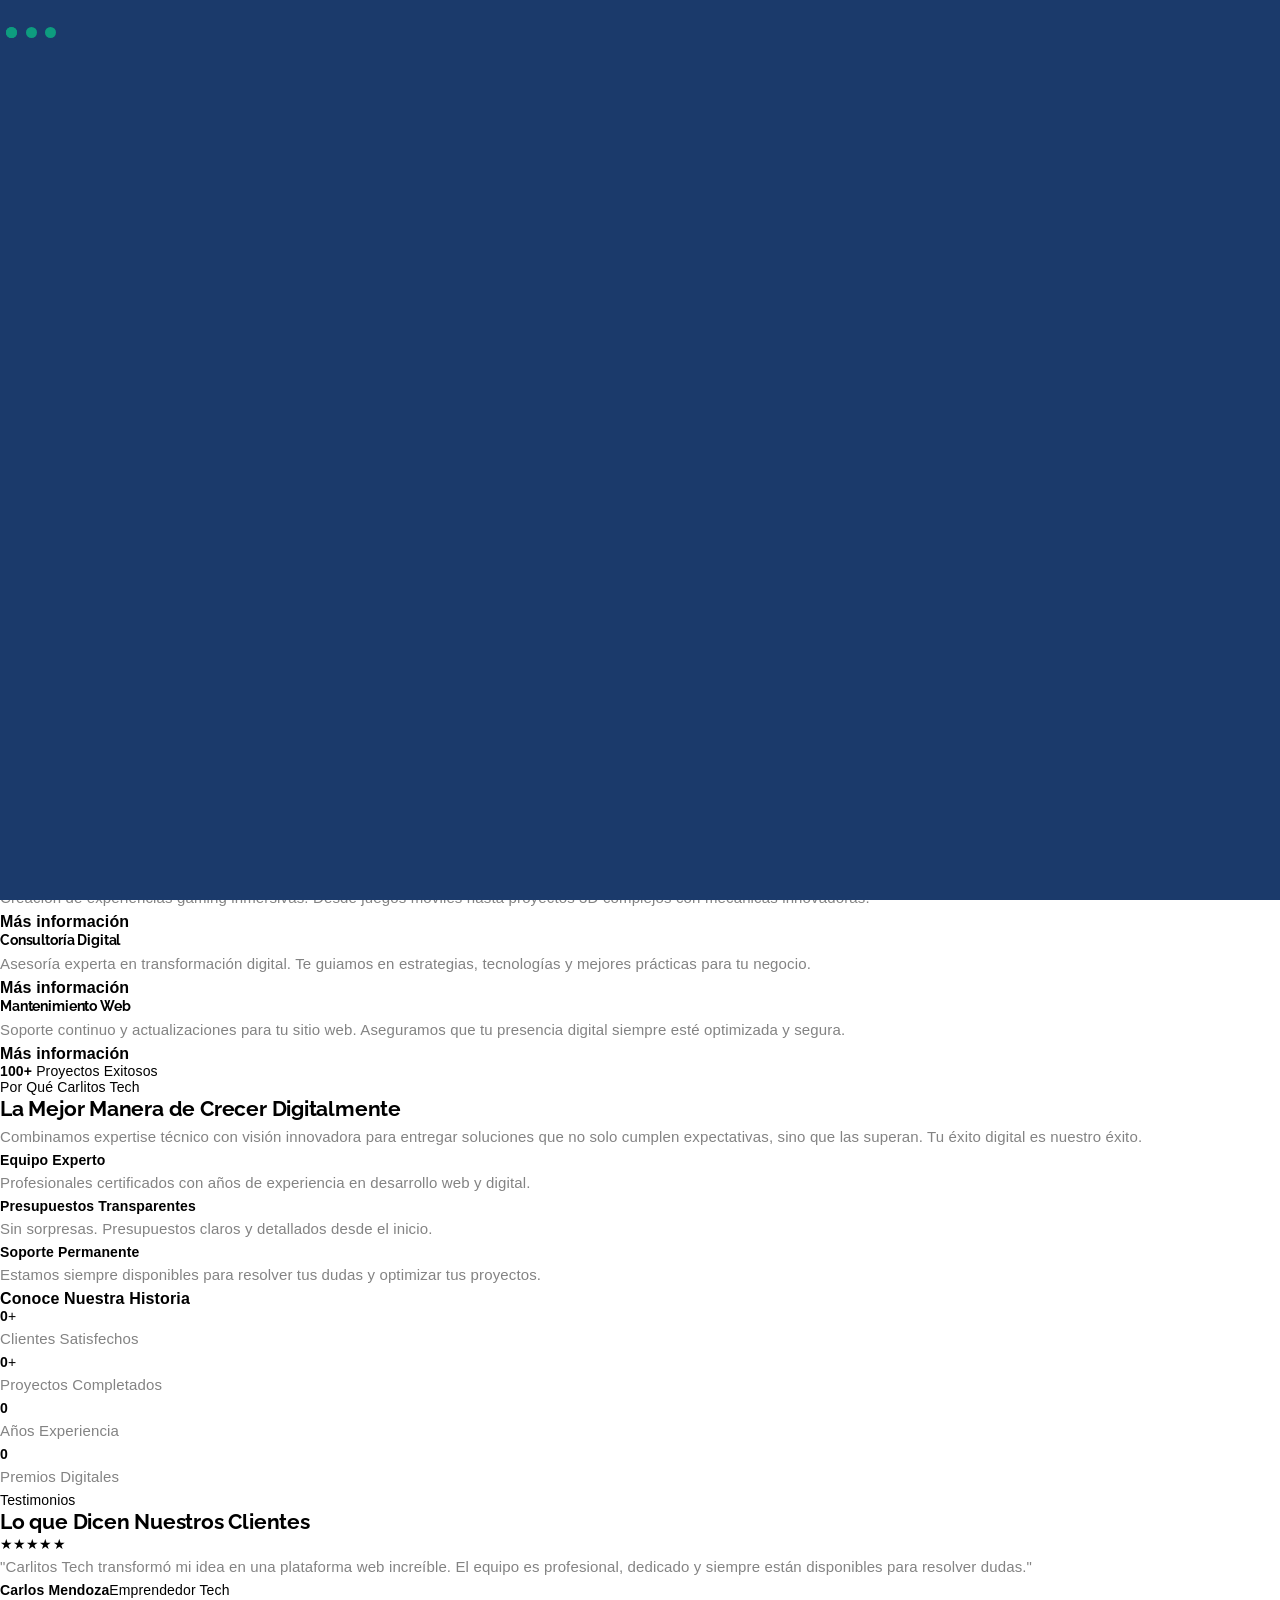
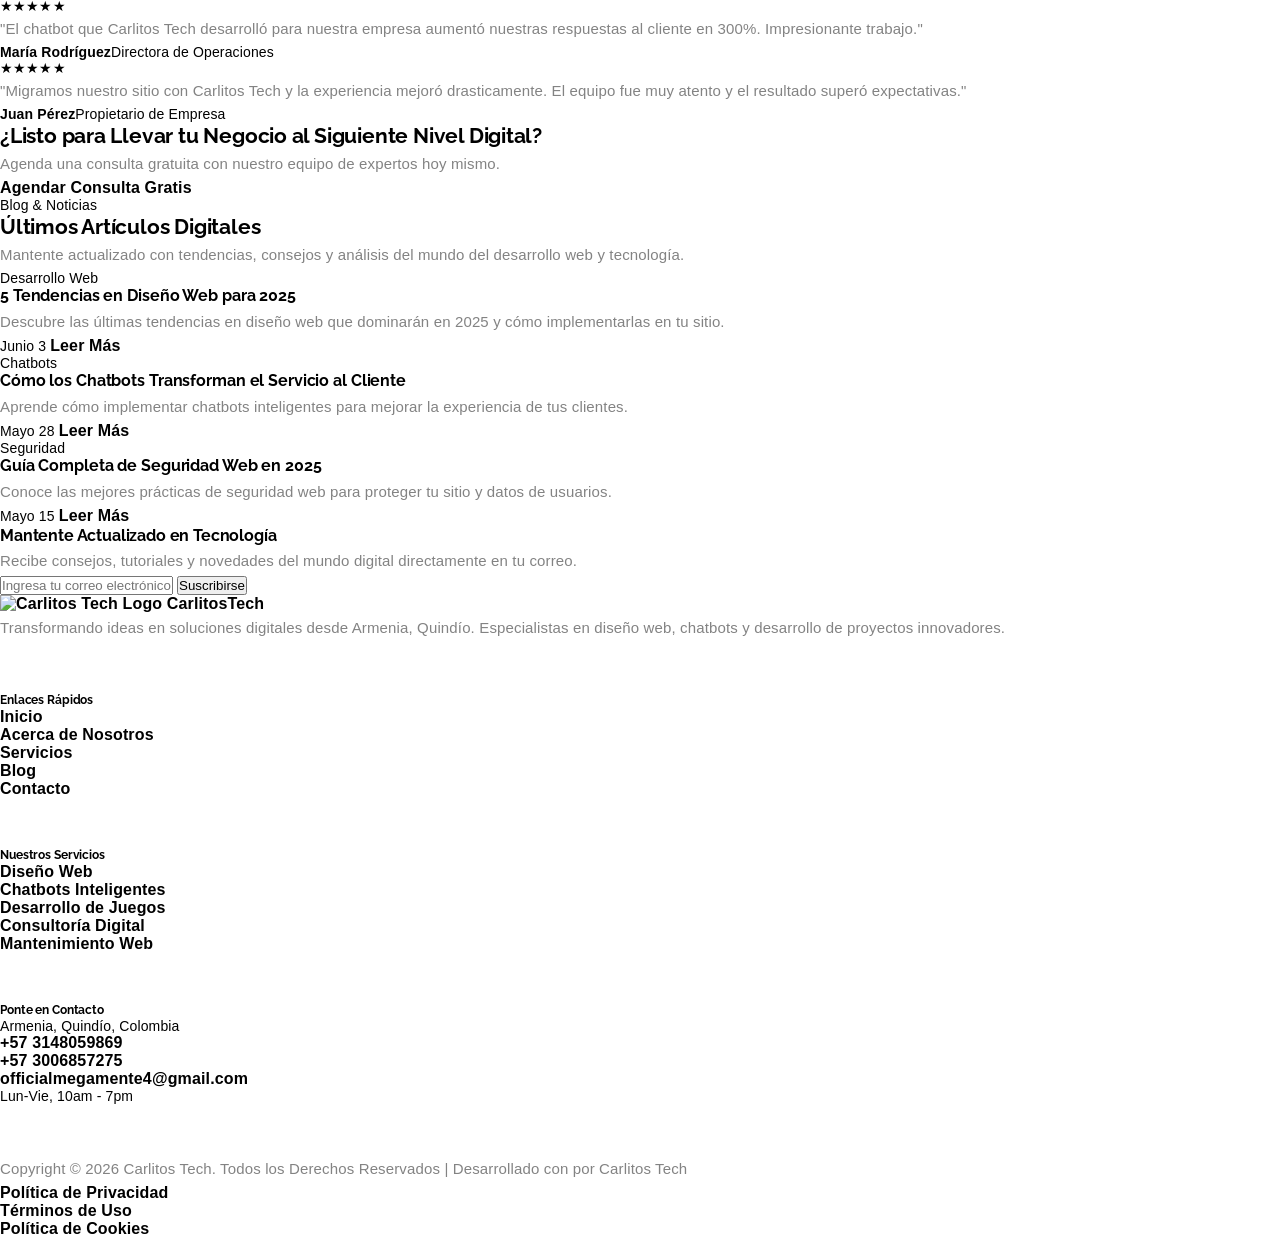
==== commit ee5d7f80: "Update: Replace with professional Carlitos Tech template with images and phone contact links" ====
--- a/index.html
+++ b/index.html
@@ -2,200 +2,419 @@
 <html lang="es">
 <head>
     <meta charset="UTF-8">
-    <meta name="viewport" content="width=device-width, initial-scale=1.0">
-    <title>Carlitos Tech - Diseño Web, Videojuegos y Chatbots</title>
-    <link rel="stylesheet" href="css/styles.css">
-    <link rel="stylesheet" href="https://cdnjs.cloudflare.com/ajax/libs/font-awesome/6.0.0/css/all.min.css">
+    <meta name="description" content="Carlitos Tech - Sitio web empresarial de diseño web, videojuegos y chatbots">
+    <meta http-equiv="X-UA-Compatible" content="IE=edge">
+    <meta name="viewport" content="width=device-width, initial-scale=1, shrink-to-fit=no">
+    <title>Carlitos Tech – Diseño Web, Videojuegos y Chatbots</title>
+    <link rel="icon" href="img/core-img/favicon.ico">
+    <link rel="stylesheet" href="style.css">
+    <link rel="stylesheet" href="css/custom-override.css">
 </head>
 <body>
-    <!-- Navegación -->
-    <nav class="navbar">
-        <div class="container">
-            <div class="logo">
-                <img src="img/logo.png" alt="Carlitos Tech Logo">
-                <span>Carlitos Tech</span>
-            </div>
-            <ul class="nav-menu">
-                <li><a href="#inicio">Inicio</a></li>
-                <li><a href="#empresa">Empresa</a></li>
-                <li><a href="#servicios">Servicios</a></li>
-                <li><a href="#galeria">Galería</a></li>
-                <li><a href="#contacto">Contacto</a></li>
+    <div class="preloader d-flex align-items-center justify-content-center">
+        <div class="lds-ellipsis"><div></div><div></div><div></div><div></div></div>
+    </div>
+    <header class="ve-header" id="ve-sticky">
+        <div class="container-fluid ve-nav-wrap">
+            <div class="ve-logo">
+                <a href="index.html">
+                    <img src="img/logo.png" alt="Carlitos Tech Logo" class="ve-logo-img">
+                    <span class="ve-logo-text">Carlitos<strong>Tech</strong></span>
+                </a>
+            </div>
+            <nav class="ve-nav">
+                <ul>
+                    <li><a href="index.html" class="active">Inicio</a></li>
+                    <li class="has-drop">
+                        <a href="about.html">Acerca de <i class="fa fa-angle-down"></i></a>
+                        <ul class="ve-dropdown">
+                            <li><a href="about.html">Quiénes Somos</a></li>
+                            <li><a href="services.html">Nuestros Servicios</a></li>
+                            <li><a href="elements.html">Elementos UI</a></li>
+                        </ul>
+                    </li>
+                    <li><a href="services.html">Servicios</a></li>
+                    <li class="has-drop">
+                        <a href="#">Soluciones <i class="fa fa-angle-down"></i></a>
+                        <ul class="ve-dropdown">
+                            <li><a href="#">Diseño Web Responsivo</a></li>
+                            <li><a href="#">Chatbots Inteligentes</a></li>
+                            <li><a href="#">Desarrollo de Juegos</a></li>
+                            <li><a href="#">Consultoría Digital</a></li>
+                        </ul>
+                    </li>
+                    <li><a href="post.html">Insights</a></li>
+                    <li><a href="contact.html">Contacto</a></li>
+                </ul>
+            </nav>
+            <div class="ve-nav-cta">
+                <a href="contact.html" class="ve-cta-btn">Solicitar Presupuesto <i class="fa fa-arrow-right"></i></a>
+            </div>
+            <button class="ve-toggler" id="ve-toggle">
+                <span></span><span></span><span></span>
+            </button>
+        </div>
+        <div class="ve-mobile-menu" id="ve-mobile-menu">
+            <ul>
+                <li><a href="index.html">Inicio</a></li>
+                <li><a href="about.html">Acerca de</a></li>
+                <li><a href="services.html">Servicios</a></li>
+                <li><a href="#">Soluciones</a></li>
+                <li><a href="post.html">Insights</a></li>
+                <li><a href="contact.html">Contacto</a></li>
             </ul>
-            <div class="hamburger">
-                <span></span>
-                <span></span>
-                <span></span>
-            </div>
-        </div>
-    </nav>
-
-    <!-- Sección Hero / Inicio -->
-    <section id="inicio" class="hero">
-        <div class="hero-content">
-            <img src="img/carlitos.png" alt="Carlitos" class="hero-image">
-            <h1>Bienvenido a Carlitos Tech</h1>
-            <p>Soluciones tecnológicas innovadoras para tu negocio</p>
-            <a href="#contacto" class="btn btn-primary">Contáctanos</a>
-        </div>
-    </section>
-
-    <!-- Sección Empresa -->
-    <section id="empresa" class="empresa">
-        <div class="container">
-            <h2>Sobre Nosotros</h2>
-            <div class="empresa-content">
-                <div class="empresa-info">
-                    <h3>¿Quiénes Somos?</h3>
-                    <p>Carlitos Tech es una empresa de servicios tecnológicos ubicada en Armenia, Quindío, Colombia, dedicada a proporcionar soluciones innovadoras en diseño web, desarrollo de videojuegos y creación de chatbots inteligentes.</p>
-                </div>
-                <div class="valores">
-                    <div class="valor">
-                        <h4><i class="fas fa-bullseye"></i> Misión</h4>
-                        <p>Desarrollar un sitio web empresarial moderno que permita mostrar nuestros servicios tecnológicos y mejorar nuestra presencia en internet.</p>
-                    </div>
-                    <div class="valor">
-                        <h4><i class="fas fa-star"></i> Visión</h4>
-                        <p>Ser la empresa referente en soluciones tecnológicas para pequeños emprendimientos y negocios en la región.</p>
-                    </div>
-                    <div class="valor">
-                        <h4><i class="fas fa-heart"></i> Valores</h4>
-                        <p>Innovación, Calidad, Profesionalismo y Compromiso con nuestros clientes.</p>
-                    </div>
-                </div>
-            </div>
-        </div>
-    </section>
-
-    <!-- Sección Servicios -->
-    <section id="servicios" class="servicios">
-        <div class="container">
-            <h2>Nuestros Servicios</h2>
-            <div class="servicios-grid">
-                <div class="servicio-card">
-                    <i class="fas fa-code"></i>
-                    <h3>Diseño Web</h3>
-                    <p>Creamos páginas web modernas, responsivas y adaptadas a todos los dispositivos (computadores, tablets y celulares) para que tu negocio destaque en internet.</p>
-                </div>
-                <div class="servicio-card">
-                    <i class="fas fa-gamepad"></i>
-                    <h3>Videojuegos</h3>
-                    <p>Desarrollamos videojuegos originales y proyectos interactivos que entretengan y cautiven a tu audiencia.</p>
-                </div>
-                <div class="servicio-card">
-                    <i class="fas fa-comments"></i>
-                    <h3>Chatbots</h3>
-                    <p>Diseñamos chatbots inteligentes para automatizar la atención al cliente y mejorar la comunicación con tus usuarios.</p>
-                </div>
-            </div>
-        </div>
-    </section>
-
-    <!-- Sección Galería -->
-    <section id="galeria" class="galeria">
-        <div class="container">
-            <h2>Galería de Proyectos</h2>
-            <div class="galeria-grid">
-                <div class="galeria-item">
-                    <img src="img/proyecto1.jpg" alt="Proyecto 1">
-                    <h3>Proyecto Web</h3>
-                </div>
-                <div class="galeria-item">
-                    <img src="img/proyecto2.jpg" alt="Proyecto 2">
-                    <h3>Proyecto Videojuego</h3>
-                </div>
-                <div class="galeria-item">
-                    <img src="img/proyecto3.jpg" alt="Proyecto 3">
-                    <h3>Proyecto Chatbot</h3>
-                </div>
-                <div class="galeria-item">
-                    <img src="img/proyecto4.jpg" alt="Proyecto 4">
-                    <h3>Proyecto Web</h3>
-                </div>
-            </div>
-        </div>
-    </section>
-
-    <!-- Sección Contacto -->
-    <section id="contacto" class="contacto">
-        <div class="container">
-            <h2>Contáctanos</h2>
-            <div class="contacto-content">
-                <div class="contacto-info">
-                    <h3>Información de Contacto</h3>
-                    <div class="info-item">
-                        <i class="fas fa-map-marker-alt"></i>
-                        <div>
-                            <h4>Ubicación</h4>
-                            <p>Armenia, Quindío, Colombia</p>
-                        </div>
-                    </div>
-                    <div class="info-item">
-                        <i class="fas fa-phone"></i>
-                        <div>
-                            <h4>Teléfono</h4>
-                            <p><a href="tel:+573148059869">+57 3148059869</a></p>
-                            <p><a href="tel:+573006857275">+57 3006857275</a></p>
-                        </div>
-                    </div>
-                    <div class="info-item">
-                        <i class="fas fa-envelope"></i>
-                        <div>
-                            <h4>Email</h4>
-                            <p><a href="mailto:officialmegamente4@gmail.com">officialmegamente4@gmail.com</a></p>
-                            <p><a href="mailto:quinterx420@gmail.com">quinterx420@gmail.com</a></p>
-                        </div>
-                    </div>
-                    <div class="info-item">
-                        <i class="fas fa-share-alt"></i>
-                        <div>
-                            <h4>Redes Sociales</h4>
-                            <div class="redes-sociales">
-                                <a href="#" target="_blank" title="Facebook"><i class="fab fa-facebook"></i></a>
-                                <a href="#" target="_blank" title="Twitter"><i class="fab fa-twitter"></i></a>
-                                <a href="#" target="_blank" title="Instagram"><i class="fab fa-instagram"></i></a>
-                                <a href="#" target="_blank" title="LinkedIn"><i class="fab fa-linkedin"></i></a>
-                                <a href="https://wa.me/573148059869" target="_blank" title="WhatsApp"><i class="fab fa-whatsapp"></i></a>
-                            </div>
-                        </div>
-                    </div>
-                </div>
-                <form class="contacto-form" id="formulario-contacto">
-                    <div class="form-group">
-                        <label for="nombre">Nombre:</label>
-                        <input type="text" id="nombre" name="nombre" required>
-                    </div>
-                    <div class="form-group">
-                        <label for="email">Email:</label>
-                        <input type="email" id="email" name="email" required>
-                    </div>
-                    <div class="form-group">
-                        <label for="asunto">Asunto:</label>
-                        <input type="text" id="asunto" name="asunto" required>
-                    </div>
-                    <div class="form-group">
-                        <label for="mensaje">Mensaje:</label>
-                        <textarea id="mensaje" name="mensaje" rows="5" required></textarea>
-                    </div>
-                    <button type="submit" class="btn btn-primary">Enviar Mensaje</button>
-                </form>
-            </div>
-            <!-- Mapa de ubicación -->
-            <div class="mapa-container">
-                <h3>Ubicación en el Mapa</h3>
-                <iframe src="https://www.google.com/maps/embed?pb=!1m18!1m12!1m3!1d3975.123456789!2d-75.5135!3d4.8989!2m3!1f0!2f0!3f0!3m2!1i1024!2i768!4f13.1!3m3!1m2!1s0x0%3A0x0!2sArmenia%2C%20Quind%C3%ADo%2C%20Colombia!5e0!3m2!1ses!2sco!4v1234567890" width="100%" height="400" style="border:0;" allowfullscreen="" loading="lazy"></iframe>
-            </div>
-        </div>
-    </section>
-
-    <!-- Footer -->
-    <footer>
-        <div class="container">
-            <p>&copy; 2026 Carlitos Tech. Todos los derechos reservados.</p>
-            <p>Desarrollado con <i class="fas fa-heart"></i> por Carlos Hernando Duburque Cardona</p>
+        </div>
+    </header>
+    <section class="ve-hero">
+        <div class="ve-hero-left">
+            <span class="ve-hero-badge">Trabajando desde 2024 · Proyectos en Armenia, Quindío</span>
+            <h1>Transforma Tus <span class="ve-highlight">Ideas Digitales</span><br>en Realidad</h1>
+            <p>Carlitos Tech convierte conceptos innovadores en soluciones web profesionales, chatbots inteligentes y experiencias de videojuegos cautivadoras que impulsan tu negocio.</p>
+            <div class="ve-hero-btns">
+                <a href="services.html" class="ve-btn-primary">Ver Servicios</a>
+                <a href="about.html" class="ve-btn-ghost">Más Información</a>
+            </div>
+            <div class="ve-hero-stats">
+                <div class="ve-stat">
+                    <strong>100+</strong>
+                    <span>Proyectos Completados</span>
+                </div>
+                <div class="ve-stat-divider"></div>
+                <div class="ve-stat">
+                    <strong>95%</strong>
+                    <span>Satisfacción de Clientes</span>
+                </div>
+                <div class="ve-stat-divider"></div>
+                <div class="ve-stat">
+                    <strong>24/7</strong>
+                    <span>Soporte Técnico</span>
+                </div>
+            </div>
+        </div>
+        <div class="ve-hero-right">
+            <div class="ve-hero-img-main bg-img" style="background-image:url(img/bg-img/1.jpg);"></div>
+            <div class="ve-hero-img-accent bg-img" style="background-image:url(img/bg-img/3.jpg);"></div>
+            <div class="ve-float-card">
+                <i class="fa fa-code"></i>
+                <div>
+                    <strong>Código</strong>
+                    <span>de Calidad</span>
+                </div>
+            </div>
+        </div>
+    </section>
+    <div class="ve-trust-bar">
+        <div class="ve-trust-inner">
+            <span><i class="fa fa-shield"></i> Diseño Responsivo</span>
+            <span><i class="fa fa-check-circle"></i> Código Limpio</span>
+            <span><i class="fa fa-users"></i> Equipo Profesional</span>
+            <span><i class="fa fa-lock"></i> Seguridad Web</span>
+            <span><i class="fa fa-trophy"></i> Innovación Digital</span>
+            <span><i class="fa fa-globe"></i> Alcance Global</span>
+            <span><i class="fa fa-shield"></i> Diseño Responsivo</span>
+            <span><i class="fa fa-check-circle"></i> Código Limpio</span>
+            <span><i class="fa fa-users"></i> Equipo Profesional</span>
+            <span><i class="fa fa-lock"></i> Seguridad Web</span>
+        </div>
+    </div>
+    <section class="ve-section ve-services-section">
+        <div class="container">
+            <div class="ve-section-header text-center">
+                <span class="ve-section-tag">Qué Ofrecemos</span>
+                <h2>Soluciones Digitales <span>Integrales</span></h2>
+                <p>Transformamos tus ideas en soluciones digitales eficientes: desde sitios web modernos hasta automatizaciones inteligentes que trabajan por ti 24/7.</p>
+            </div>
+            <div class="ve-services-grid">
+                <div class="ve-service-card wow fadeInUp" data-wow-delay="100ms">
+                    <div class="ve-service-icon"><i class="icon-profits"></i></div>
+                    <h4>Diseño Web Moderno</h4>
+                    <p>Creación de sitios web atractivos, modernos y 100% adaptables a cualquier dispositivo. Enfocados en experiencia de usuario intuitiva.</p>
+                    <a href="services.html" class="ve-card-link">Más información <i class="fa fa-long-arrow-right"></i></a>
+                </div>
+                <div class="ve-service-card wow fadeInUp" data-wow-delay="200ms">
+                    <div class="ve-service-icon"><i class="icon-money-1"></i></div>
+                    <h4>Chatbots Inteligentes</h4>
+                    <p>Desarrollo de asistentes virtuales automatizados. Ideales para mejorar atención al cliente, responder 24/7 y agilizar procesos operativos.</p>
+                    <a href="services.html" class="ve-card-link">Más información <i class="fa fa-long-arrow-right"></i></a>
+                </div>
+                <div class="ve-service-card wow fadeInUp" data-wow-delay="300ms">
+                    <div class="ve-service-icon"><i class="icon-coin"></i></div>
+                    <h4>Proyectos Personalizados</h4>
+                    <p>Desarrollo de soluciones a medida, desde conceptualización hasta implementación. Transformamos ideas complejas en productos digitales funcionales.</p>
+                    <a href="services.html" class="ve-card-link">Más información <i class="fa fa-long-arrow-right"></i></a>
+                </div>
+                <div class="ve-service-card wow fadeInUp" data-wow-delay="400ms">
+                    <div class="ve-service-icon"><i class="icon-smartphone-1"></i></div>
+                    <h4>Desarrollo de Juegos</h4>
+                    <p>Creación de experiencias gaming inmersivas. Desde juegos móviles hasta proyectos 3D complejos con mecánicas innovadoras.</p>
+                    <a href="services.html" class="ve-card-link">Más información <i class="fa fa-long-arrow-right"></i></a>
+                </div>
+                <div class="ve-service-card wow fadeInUp" data-wow-delay="500ms">
+                    <div class="ve-service-icon"><i class="icon-diamond"></i></div>
+                    <h4>Consultoría Digital</h4>
+                    <p>Asesoría experta en transformación digital. Te guiamos en estrategias, tecnologías y mejores prácticas para tu negocio.</p>
+                    <a href="services.html" class="ve-card-link">Más información <i class="fa fa-long-arrow-right"></i></a>
+                </div>
+                <div class="ve-service-card wow fadeInUp" data-wow-delay="600ms">
+                    <div class="ve-service-icon"><i class="icon-piggy-bank"></i></div>
+                    <h4>Mantenimiento Web</h4>
+                    <p>Soporte continuo y actualizaciones para tu sitio web. Aseguramos que tu presencia digital siempre esté optimizada y segura.</p>
+                    <a href="services.html" class="ve-card-link">Más información <i class="fa fa-long-arrow-right"></i></a>
+                </div>
+            </div>
+        </div>
+    </section>
+    <section class="ve-section ve-whyus-section">
+        <div class="container">
+            <div class="row align-items-center">
+                <div class="col-12 col-lg-5">
+                    <div class="ve-whyus-img-wrap wow fadeInLeft" data-wow-delay="100ms">
+                        <div class="ve-whyus-img-main bg-img" style="background-image:url(img/carlitos.png);"></div>
+                        <div class="ve-whyus-badge">
+                            <strong>100+</strong>
+                            <span>Proyectos Exitosos</span>
+                        </div>
+                    </div>
+                </div>
+                <div class="col-12 col-lg-7 wow fadeInRight" data-wow-delay="200ms">
+                    <div class="ve-whyus-content">
+                        <span class="ve-section-tag">Por Qué Carlitos Tech</span>
+                        <h2>La Mejor Manera de <span>Crecer Digitalmente</span></h2>
+                        <p>Combinamos expertise técnico con visión innovadora para entregar soluciones que no solo cumplen expectativas, sino que las superan. Tu éxito digital es nuestro éxito.</p>
+                        <div class="ve-checklist">
+                            <div class="ve-check-item">
+                                <i class="fa fa-check-circle"></i>
+                                <div><strong>Equipo Experto</strong><p>Profesionales certificados con años de experiencia en desarrollo web y digital.</p></div>
+                            </div>
+                            <div class="ve-check-item">
+                                <i class="fa fa-check-circle"></i>
+                                <div><strong>Presupuestos Transparentes</strong><p>Sin sorpresas. Presupuestos claros y detallados desde el inicio.</p></div>
+                            </div>
+                            <div class="ve-check-item">
+                                <i class="fa fa-check-circle"></i>
+                                <div><strong>Soporte Permanente</strong><p>Estamos siempre disponibles para resolver tus dudas y optimizar tus proyectos.</p></div>
+                            </div>
+                        </div>
+                        <a href="about.html" class="ve-btn-primary mt-30">Conoce Nuestra Historia</a>
+                    </div>
+                </div>
+            </div>
+        </div>
+    </section>
+    <section class="ve-counter-section">
+        <div class="container">
+            <div class="ve-counter-grid">
+                <div class="ve-counter-item wow fadeInUp" data-wow-delay="100ms">
+                    <i class="fa fa-users"></i>
+                    <strong class="counter" data-count="100">0</strong><span>+</span>
+                    <p>Clientes Satisfechos</p>
+                </div>
+                <div class="ve-counter-item wow fadeInUp" data-wow-delay="200ms">
+                    <i class="fa fa-briefcase"></i>
+                    <strong class="counter" data-count="150">0</strong><span>+</span>
+                    <p>Proyectos Completados</p>
+                </div>
+                <div class="ve-counter-item wow fadeInUp" data-wow-delay="300ms">
+                    <i class="fa fa-globe"></i>
+                    <strong class="counter" data-count="8">0</strong><span></span>
+                    <p>Años Experiencia</p>
+                </div>
+                <div class="ve-counter-item wow fadeInUp" data-wow-delay="400ms">
+                    <i class="fa fa-trophy"></i>
+                    <strong class="counter" data-count="12">0</strong><span></span>
+                    <p>Premios Digitales</p>
+                </div>
+            </div>
+        </div>
+    </section>
+    <section class="ve-section ve-testimonials-section">
+        <div class="container">
+            <div class="ve-section-header text-center">
+                <span class="ve-section-tag">Testimonios</span>
+                <h2>Lo que Dicen Nuestros <span>Clientes</span></h2>
+            </div>
+            <div class="ve-testi-grid">
+                <div class="ve-testi-card wow fadeInUp" data-wow-delay="100ms">
+                    <div class="ve-testi-stars">&#9733;&#9733;&#9733;&#9733;&#9733;</div>
+                    <p>"Carlitos Tech transformó mi idea en una plataforma web increíble. El equipo es profesional, dedicado y siempre están disponibles para resolver dudas."</p>
+                    <div class="ve-testi-author">
+                        <div class="ve-testi-avatar bg-img" style="background-image:url(img/bg-img/32.jpg);"></div>
+                        <div><strong>Carlos Mendoza</strong><span>Emprendedor Tech</span></div>
+                    </div>
+                </div>
+                <div class="ve-testi-card wow fadeInUp" data-wow-delay="250ms">
+                    <div class="ve-testi-stars">&#9733;&#9733;&#9733;&#9733;&#9733;</div>
+                    <p>"El chatbot que Carlitos Tech desarrolló para nuestra empresa aumentó nuestras respuestas al cliente en 300%. Impresionante trabajo."</p>
+                    <div class="ve-testi-author">
+                        <div class="ve-testi-avatar bg-img" style="background-image:url(img/bg-img/33.jpg);"></div>
+                        <div><strong>María Rodríguez</strong><span>Directora de Operaciones</span></div>
+                    </div>
+                </div>
+                <div class="ve-testi-card wow fadeInUp" data-wow-delay="400ms">
+                    <div class="ve-testi-stars">&#9733;&#9733;&#9733;&#9733;&#9733;</div>
+                    <p>"Migramos nuestro sitio con Carlitos Tech y la experiencia mejoró drasticamente. El equipo fue muy atento y el resultado superó expectativas."</p>
+                    <div class="ve-testi-author">
+                        <div class="ve-testi-avatar bg-img" style="background-image:url(img/bg-img/14.jpg);"></div>
+                        <div><strong>Juan Pérez</strong><span>Propietario de Empresa</span></div>
+                    </div>
+                </div>
+            </div>
+        </div>
+    </section>
+    <section class="ve-cta-banner bg-img" style="background-image:url(img/bg-img/6.jpg);">
+        <div class="ve-cta-overlay"></div>
+        <div class="container ve-cta-content">
+            <div class="row align-items-center">
+                <div class="col-12 col-lg-8">
+                    <h2>¿Listo para Llevar tu Negocio al <span>Siguiente Nivel Digital?</span></h2>
+                    <p>Agenda una consulta gratuita con nuestro equipo de expertos hoy mismo.</p>
+                </div>
+                <div class="col-12 col-lg-4 text-lg-right">
+                    <a href="contact.html" class="ve-btn-white">Agendar Consulta Gratis</a>
+                </div>
+            </div>
+        </div>
+    </section>
+    <section class="ve-section ve-insights-section">
+        <div class="container">
+            <div class="ve-section-header text-center">
+                <span class="ve-section-tag">Blog & Noticias</span>
+                <h2>Últimos Artículos <span>Digitales</span></h2>
+                <p>Mantente actualizado con tendencias, consejos y análisis del mundo del desarrollo web y tecnología.</p>
+            </div>
+            <div class="row">
+                <div class="col-12 col-md-4 wow fadeInUp" data-wow-delay="100ms">
+                    <div class="ve-insight-card">
+                        <div class="ve-insight-img bg-img" style="background-image:url(img/bg-img/10.jpg);"></div>
+                        <div class="ve-insight-body">
+                            <span class="ve-insight-cat">Desarrollo Web</span>
+                            <h5><a href="single-post.html">5 Tendencias en Diseño Web para 2025</a></h5>
+                            <p>Descubre las últimas tendencias en diseño web que dominarán en 2025 y cómo implementarlas en tu sitio.</p>
+                            <div class="ve-insight-meta">
+                                <span><i class="fa fa-calendar"></i> Junio 3</span>
+                                <a href="single-post.html">Leer Más <i class="fa fa-arrow-right"></i></a>
+                            </div>
+                        </div>
+                    </div>
+                </div>
+                <div class="col-12 col-md-4 wow fadeInUp" data-wow-delay="250ms">
+                    <div class="ve-insight-card">
+                        <div class="ve-insight-img bg-img" style="background-image:url(img/bg-img/11.jpg);"></div>
+                        <div class="ve-insight-body">
+                            <span class="ve-insight-cat">Chatbots</span>
+                            <h5><a href="single-post.html">Cómo los Chatbots Transforman el Servicio al Cliente</a></h5>
+                            <p>Aprende cómo implementar chatbots inteligentes para mejorar la experiencia de tus clientes.</p>
+                            <div class="ve-insight-meta">
+                                <span><i class="fa fa-calendar"></i> Mayo 28</span>
+                                <a href="single-post.html">Leer Más <i class="fa fa-arrow-right"></i></a>
+                            </div>
+                        </div>
+                    </div>
+                </div>
+                <div class="col-12 col-md-4 wow fadeInUp" data-wow-delay="400ms">
+                    <div class="ve-insight-card">
+                        <div class="ve-insight-img bg-img" style="background-image:url(img/bg-img/12.jpg);"></div>
+                        <div class="ve-insight-body">
+                            <span class="ve-insight-cat">Seguridad</span>
+                            <h5><a href="single-post.html">Guía Completa de Seguridad Web en 2025</a></h5>
+                            <p>Conoce las mejores prácticas de seguridad web para proteger tu sitio y datos de usuarios.</p>
+                            <div class="ve-insight-meta">
+                                <span><i class="fa fa-calendar"></i> Mayo 15</span>
+                                <a href="single-post.html">Leer Más <i class="fa fa-arrow-right"></i></a>
+                            </div>
+                        </div>
+                    </div>
+                </div>
+            </div>
+        </div>
+    </section>
+    <section class="ve-newsletter-section">
+        <div class="container">
+            <div class="ve-newsletter-wrap">
+                <div class="ve-nl-left">
+                    <i class="fa fa-envelope-o"></i>
+                    <div>
+                        <h3>Mantente Actualizado en Tecnología</h3>
+                        <p>Recibe consejos, tutoriales y novedades del mundo digital directamente en tu correo.</p>
+                    </div>
+                </div>
+                <div class="ve-nl-right">
+                    <form class="ve-nl-form" action="#" method="post">
+                        <input type="email" placeholder="Ingresa tu correo electrónico" required>
+                        <button type="submit">Suscribirse</button>
+                    </form>
+                </div>
+            </div>
+        </div>
+    </section>
+    <footer class="ve-footer">
+        <div class="container">
+            <div class="row">
+                <div class="col-12 col-sm-6 col-lg-4 mb-50">
+                    <div class="ve-footer-brand">
+                        <a href="index.html" class="ve-footer-logo">
+                            <img src="img/logo.png" alt="Carlitos Tech Logo" class="ve-footer-logo-img">
+                            <span class="ve-logo-text">Carlitos<strong>Tech</strong></span>
+                        </a>
+                        <p>Transformando ideas en soluciones digitales desde Armenia, Quindío. Especialistas en diseño web, chatbots y desarrollo de proyectos innovadores.</p>
+                        <div class="ve-social">
+                            <a href="#"><i class="fa fa-facebook"></i></a>
+                            <a href="#"><i class="fa fa-twitter"></i></a>
+                            <a href="#"><i class="fa fa-linkedin"></i></a>
+                            <a href="#"><i class="fa fa-instagram"></i></a>
+                        </div>
+                    </div>
+                </div>
+                <div class="col-12 col-sm-6 col-lg-2 mb-50">
+                    <h5 class="ve-footer-title">Enlaces Rápidos</h5>
+                    <ul class="ve-footer-links">
+                        <li><a href="index.html">Inicio</a></li>
+                        <li><a href="about.html">Acerca de Nosotros</a></li>
+                        <li><a href="services.html">Servicios</a></li>
+                        <li><a href="post.html">Blog</a></li>
+                        <li><a href="contact.html">Contacto</a></li>
+                    </ul>
+                </div>
+                <div class="col-12 col-sm-6 col-lg-3 mb-50">
+                    <h5 class="ve-footer-title">Nuestros Servicios</h5>
+                    <ul class="ve-footer-links">
+                        <li><a href="#">Diseño Web</a></li>
+                        <li><a href="#">Chatbots Inteligentes</a></li>
+                        <li><a href="#">Desarrollo de Juegos</a></li>
+                        <li><a href="#">Consultoría Digital</a></li>
+                        <li><a href="#">Mantenimiento Web</a></li>
+                    </ul>
+                </div>
+                <div class="col-12 col-sm-6 col-lg-3 mb-50">
+                    <h5 class="ve-footer-title">Ponte en Contacto</h5>
+                    <ul class="ve-footer-contact">
+                        <li><i class="fa fa-map-marker"></i> Armenia, Quindío, Colombia</li>
+                        <li><i class="fa fa-phone"></i> <a href="tel:+573148059869">+57 3148059869</a></li>
+                        <li><i class="fa fa-phone"></i> <a href="tel:+573006857275">+57 3006857275</a></li>
+                        <li><i class="fa fa-envelope"></i> <a href="mailto:officialmegamente4@gmail.com">officialmegamente4@gmail.com</a></li>
+                        <li><i class="fa fa-clock-o"></i> Lun-Vie, 10am - 7pm</li>
+                    </ul>
+                </div>
+            </div>
+        </div>
+        <div class="ve-footer-bottom">
+            <div class="container">
+                <div class="ve-footer-bottom-inner">
+                    <p>Copyright &copy; <script>document.write(new Date().getFullYear());</script> Carlitos Tech. Todos los Derechos Reservados | Desarrollado con <i class="fa fa-heart"></i> por Carlitos Tech</p>
+                    <ul>
+                        <li><a href="#">Política de Privacidad</a></li>
+                        <li><a href="#">Términos de Uso</a></li>
+                        <li><a href="#">Política de Cookies</a></li>
+                    </ul>
+                </div>
+            </div>
         </div>
     </footer>
-
-    <script src="js/script.js"></script>
+    <script src="js/jquery/jquery-2.2.4.min.js"></script>
+    <script src="js/bootstrap/popper.min.js"></script>
+    <script src="js/bootstrap/bootstrap.min.js"></script>
+    <script src="js/plugins/plugins.js"></script>
+    <script src="js/active.js"></script>
+    <script src="js/vaultedge.js"></script>
 </body>
 </html>
--- a/style.css
+++ b/style.css
@@ -0,0 +1,2087 @@
+/* [Core Stylesheet - 1.0] */
+/* :: 1.0 Import Fonts */
+@import url("https://fonts.googleapis.com/css2?family=Raleway:wght@300;400;500;600;700&family=Source+Sans+3:wght@300;400;600;700&display=swap");
+/* :: 2.0 Import All CSS */
+@import url(css/bootstrap.min.css);
+@import url(css/classy-nav.css);
+@import url(css/owl.carousel.min.css);
+@import url(css/animate.css);
+@import url(css/font-awesome.min.css);
+@import url(css/credit-icon.css);
+/* :: 3.0 Base CSS */
+* {
+  margin: 0;
+  padding: 0; }
+
+body {
+  font-family: "Source Sans 3", sans-serif;
+  font-size: 14px; }
+
+h1,
+h2,
+h3,
+h4,
+h5,
+h6 {
+  font-family: "Raleway", sans-serif;
+  color: #000000;
+  line-height: 1.3;
+  font-weight: 700; }
+
+p {
+  color: #838383;
+  font-size: 15px;
+  line-height: 2;
+  font-weight: 400; }
+
+a,
+a:hover,
+a:focus {
+  -webkit-transition-duration: 500ms;
+  transition-duration: 500ms;
+  text-decoration: none;
+  outline: 0 solid transparent;
+  color: #000000;
+  font-weight: 700;
+  font-size: 16px; }
+
+ul,
+ol {
+  margin: 0; }
+  ul li,
+  ol li {
+    list-style: none; }
+
+img {
+  height: auto;
+  max-width: 100%; }
+
+/* :: 3.1.0 Spacing */
+.mt-15 {
+  margin-top: 15px !important; }
+
+.mt-30 {
+  margin-top: 30px !important; }
+
+.mt-50 {
+  margin-top: 50px !important; }
+
+.mt-70 {
+  margin-top: 70px !important; }
+
+.mt-100 {
+  margin-top: 100px !important; }
+
+.mb-15 {
+  margin-bottom: 15px !important; }
+
+.mb-30 {
+  margin-bottom: 30px !important; }
+
+.mb-50 {
+  margin-bottom: 50px !important; }
+
+.mb-70 {
+  margin-bottom: 70px !important; }
+
+.mb-100 {
+  margin-bottom: 100px !important; }
+
+.ml-15 {
+  margin-left: 15px !important; }
+
+.ml-30 {
+  margin-left: 30px !important; }
+
+.ml-50 {
+  margin-left: 50px !important; }
+
+.mr-15 {
+  margin-right: 15px !important; }
+
+.mr-30 {
+  margin-right: 30px !important; }
+
+.mr-50 {
+  margin-right: 50px !important; }
+
+/* :: 3.2.0 Height */
+.height-400 {
+  height: 400px !important; }
+
+.height-500 {
+  height: 500px !important; }
+
+.height-600 {
+  height: 600px !important; }
+
+.height-700 {
+  height: 700px !important; }
+
+.height-800 {
+  height: 800px !important; }
+
+/* :: 3.3.0 Section Padding */
+.section-padding-100 {
+  padding-top: 100px;
+  padding-bottom: 100px; }
+
+.section-padding-100-0 {
+  padding-top: 100px;
+  padding-bottom: 0; }
+
+.section-padding-0-100 {
+  padding-top: 0;
+  padding-bottom: 100px; }
+
+.section-padding-100-70 {
+  padding-top: 100px;
+  padding-bottom: 70px; }
+
+/* :: 3.4.0 Preloader */
+.preloader {
+  background-color: #1b3a6b;
+  width: 100%;
+  height: 100%;
+  position: fixed;
+  top: 0;
+  left: 0;
+  right: 0;
+  z-index: 99999; }
+  .preloader .lds-ellipsis {
+    display: inline-block;
+    position: relative;
+    width: 64px;
+    height: 64px; }
+    .preloader .lds-ellipsis div {
+      position: absolute;
+      top: 27px;
+      width: 11px;
+      height: 11px;
+      border-radius: 50%;
+      background: #0e9c7f;
+      animation-timing-function: cubic-bezier(0, 1, 1, 0); }
+      .preloader .lds-ellipsis div:nth-child(1) {
+        left: 6px;
+        -webkit-animation: lds-ellipsis1 0.6s infinite;
+        animation: lds-ellipsis1 0.6s infinite; }
+      .preloader .lds-ellipsis div:nth-child(2) {
+        left: 6px;
+        -webkit-animation: lds-ellipsis2 0.6s infinite;
+        animation: lds-ellipsis2 0.6s infinite; }
+      .preloader .lds-ellipsis div:nth-child(3) {
+        left: 26px;
+        -webkit-animation: lds-ellipsis2 0.6s infinite;
+        animation: lds-ellipsis2 0.6s infinite; }
+      .preloader .lds-ellipsis div:nth-child(4) {
+        left: 45px;
+        -webkit-animation: lds-ellipsis3 0.6s infinite;
+        animation: lds-ellipsis3 0.6s infinite; }
+
+@-webkit-keyframes lds-ellipsis1 {
+  0% {
+    -webkit-transform: scale(0);
+    transform: scale(0); }
+  100% {
+    -webkit-transform: scale(1);
+    transform: scale(1); } }
+@keyframes lds-ellipsis1 {
+  0% {
+    -webkit-transform: scale(0);
+    transform: scale(0); }
+  100% {
+    -webkit-transform: scale(1);
+    transform: scale(1); } }
+@-webkit-keyframes lds-ellipsis3 {
+  0% {
+    -webkit-transform: scale(1);
+    transform: scale(1); }
+  100% {
+    -webkit-transform: scale(0);
+    transform: scale(0); } }
+@keyframes lds-ellipsis3 {
+  0% {
+    -webkit-transform: scale(1);
+    transform: scale(1); }
+  100% {
+    -webkit-transform: scale(0);
+    transform: scale(0); } }
+@-webkit-keyframes lds-ellipsis2 {
+  0% {
+    -webkit-transform: translate(0, 0);
+    transform: translate(0, 0); }
+  100% {
+    -webkit-transform: translate(19px, 0);
+    transform: translate(19px, 0); } }
+@keyframes lds-ellipsis2 {
+  0% {
+    -webkit-transform: translate(0, 0);
+    transform: translate(0, 0); }
+  100% {
+    -webkit-transform: translate(19px, 0);
+    transform: translate(19px, 0); } }
+/* :: 3.5.0 Miscellaneous */
+.jarallax {
+  position: relative;
+  z-index: 0; }
+
+.jarallax > .jarallax-img {
+  position: absolute;
+  object-fit: cover;
+  font-family: 'object-fit: cover;';
+  top: 0;
+  left: 0;
+  width: 100%;
+  height: 100%;
+  z-index: -1; }
+
+.section-heading {
+  position: relative;
+  z-index: 1;
+  margin-bottom: 30px; }
+  .section-heading .line {
+    width: 25px;
+    height: 5px;
+    border-radius: 3px;
+    background-color: #0e9c7f;
+    margin-bottom: 20px; }
+  .section-heading p {
+    font-size: 12px;
+    margin-bottom: 0;
+    letter-spacing: 2px;
+    color: #a5a5a5;
+    text-transform: uppercase; }
+  .section-heading h2 {
+    font-size: 36px;
+    color: #212121;
+    font-weight: 700;
+    margin-bottom: 0; }
+    @media only screen and (min-width: 992px) and (max-width: 1199px) {
+      .section-heading h2 {
+        font-size: 28px; } }
+    @media only screen and (min-width: 768px) and (max-width: 991px) {
+      .section-heading h2 {
+        font-size: 24px; } }
+    @media only screen and (max-width: 767px) {
+      .section-heading h2 {
+        font-size: 24px; } }
+  .section-heading.white .line {
+    background-color: #ffffff; }
+  .section-heading.white p,
+  .section-heading.white h2 {
+    color: #ffffff; }
+  .section-heading.text-center .line {
+    margin-left: auto;
+    margin-right: auto; }
+
+.box-shadow {
+  position: relative;
+  z-index: 1; }
+  .box-shadow:hover {
+    box-shadow: 0 0 24px rgba(0, 0, 0, 0.2); }
+
+.tooltip-inner {
+  background-color: #0e9c7f;
+  box-shadow: 0 0 24px rgba(0, 0, 0, 0.2); }
+
+.tooltip .arrow::before {
+  border-bottom-color: #0e9c7f; }
+
+.bg-img {
+  background-position: center center;
+  background-size: cover;
+  background-repeat: no-repeat; }
+
+.bg-white {
+  background-color: #ffffff !important; }
+
+.bg-dark {
+  background-color: #000000 !important; }
+
+.bg-transparent {
+  background-color: transparent !important; }
+
+.bg-gray {
+  background-color: #f5f7fa; }
+
+.font-bold {
+  font-weight: 700; }
+
+.font-light {
+  font-weight: 300; }
+
+.bg-overlay {
+  position: relative;
+  z-index: 2;
+  background-position: center center;
+  background-size: cover; }
+  .bg-overlay::after {
+    background-color: rgba(0, 0, 0, 0.61);
+    position: absolute;
+    z-index: -1;
+    top: 0;
+    left: 0;
+    width: 100%;
+    height: 100%;
+    content: ""; }
+
+.bg-fixed {
+  background-attachment: fixed !important; }
+
+/* :: 3.6.0 ScrollUp */
+#scrollUp {
+  background-color: #1b3a6b;
+  border-radius: 5px 0 0 5px;
+  bottom: 70px;
+  color: #ffffff;
+  font-size: 10px;
+  padding: 12px 0;
+  height: 60px;
+  line-height: 1.5;
+  right: 0;
+  text-align: center;
+  width: 35px;
+  -webkit-transition-duration: 500ms;
+  transition-duration: 500ms;
+  font-weight: 700;
+  box-shadow: 0 1px 5px 2px rgba(0, 0, 0, 0.15);
+  text-transform: uppercase; }
+  #scrollUp i {
+    font-size: 18px;
+    display: block; }
+  #scrollUp:hover {
+    background-color: #0e9c7f;
+    color: #ffffff; }
+
+/* :: 3.7.0 Credit Button */
+.credit-btn {
+  -webkit-transition-duration: 500ms;
+  transition-duration: 500ms;
+  background-color: #0e9c7f;
+  position: relative;
+  z-index: 1;
+  display: inline-block;
+  min-width: 175px;
+  height: 48px;
+  color: #ffffff;
+  border-radius: 5px;
+  padding: 0 30px;
+  font-size: 14px;
+  line-height: 48px;
+  font-weight: 700;
+  text-transform: uppercase; }
+  .credit-btn:hover, .credit-btn:focus {
+    font-size: 14px;
+    font-weight: 700;
+    background-color: #1b3a6b;
+    color: #ffffff; }
+  .credit-btn.btn-2 {
+    background-color: #1b3a6b;
+    color: #ffffff; }
+    .credit-btn.btn-2:hover, .credit-btn.btn-2:focus {
+      background-color: #0e9c7f;
+      color: #ffffff; }
+  .credit-btn.btn-3 {
+    background-color: transparent;
+    color: #1b3a6b;
+    border: 2px solid #1b3a6b;
+    line-height: 44px; }
+    .credit-btn.btn-3:hover, .credit-btn.btn-3:focus {
+      border: 2px solid #1b3a6b;
+      background-color: #1b3a6b;
+      color: #ffffff; }
+
+/* :: 4.0 Header Area CSS */
+.header-area {
+  position: relative;
+  z-index: 1000;
+  width: 100%; }
+  .header-area .top-header-area {
+    position: relative;
+    z-index: 1;
+    width: 100%;
+    height: 80px;
+    background-color: #eef1f7; }
+    .header-area .top-header-area .top-contact-info {
+      position: relative;
+      z-index: 1; }
+      .header-area .top-header-area .top-contact-info a {
+        display: inline-block;
+        color: #838383;
+        font-size: 14px;
+        margin-bottom: 0;
+        display: -webkit-box;
+        display: -ms-flexbox;
+        display: flex;
+        -webkit-box-align: center;
+        -ms-flex-align: center;
+        -ms-grid-row-align: center;
+        align-items: center;
+        font-weight: 600; }
+        .header-area .top-header-area .top-contact-info a img {
+          margin-right: 10px; }
+        @media only screen and (max-width: 767px) {
+          .header-area .top-header-area .top-contact-info a span {
+            display: none; } }
+        .header-area .top-header-area .top-contact-info a:first-child {
+          margin-right: 30px; }
+        .header-area .top-header-area .top-contact-info a:hover, .header-area .top-header-area .top-contact-info a:focus {
+          color: #1b3a6b; }
+        @media only screen and (min-width: 768px) and (max-width: 991px) {
+          .header-area .top-header-area .top-contact-info a {
+            font-size: 13px; } }
+  .header-area .credit-main-menu {
+    position: relative;
+    width: 100%;
+    z-index: 1;
+    background-color: #0e9c7f; }
+    .header-area .credit-main-menu::after {
+      width: 50%;
+      height: 100%;
+      background-color: #1b3a6b;
+      position: absolute;
+      top: 0;
+      left: 0;
+      content: '';
+      z-index: 1; }
+    .header-area .credit-main-menu .classy-nav-container {
+      background-color: transparent; }
+    .header-area .credit-main-menu .classy-navbar {
+      height: 85px;
+      padding: 0;
+      background-color: #1b3a6b; }
+      @media only screen and (max-width: 767px) {
+        .header-area .credit-main-menu .classy-navbar {
+          height: 70px; } }
+      .header-area .credit-main-menu .classy-navbar .classynav ul li a {
+        font-weight: 600;
+        text-transform: capitalize;
+        font-size: 15px;
+        padding: 0 15px;
+        color: #ffffff; }
+        .header-area .credit-main-menu .classy-navbar .classynav ul li a:hover, .header-area .credit-main-menu .classy-navbar .classynav ul li a:focus {
+          color: #0e9c7f; }
+        @media only screen and (min-width: 992px) and (max-width: 1199px) {
+          .header-area .credit-main-menu .classy-navbar .classynav ul li a {
+            font-size: 14px; } }
+        @media only screen and (min-width: 768px) and (max-width: 991px) {
+          .header-area .credit-main-menu .classy-navbar .classynav ul li a {
+            color: #1b3a6b; } }
+        @media only screen and (max-width: 767px) {
+          .header-area .credit-main-menu .classy-navbar .classynav ul li a {
+            color: #1b3a6b; } }
+      .header-area .credit-main-menu .classy-navbar .classynav > ul > li:first-child a {
+        padding-left: 0; }
+        @media only screen and (min-width: 768px) and (max-width: 991px) {
+          .header-area .credit-main-menu .classy-navbar .classynav > ul > li:first-child a {
+            padding-left: 15px; } }
+        @media only screen and (max-width: 767px) {
+          .header-area .credit-main-menu .classy-navbar .classynav > ul > li:first-child a {
+            padding-left: 15px; } }
+      .header-area .credit-main-menu .classy-navbar .classynav ul li.megamenu-item > a::after,
+      .header-area .credit-main-menu .classy-navbar .classynav ul li.has-down > a::after {
+        color: #ffffff; }
+        @media only screen and (min-width: 768px) and (max-width: 991px) {
+          .header-area .credit-main-menu .classy-navbar .classynav ul li.megamenu-item > a::after,
+          .header-area .credit-main-menu .classy-navbar .classynav ul li.has-down > a::after {
+            color: #1b3a6b; } }
+        @media only screen and (max-width: 767px) {
+          .header-area .credit-main-menu .classy-navbar .classynav ul li.megamenu-item > a::after,
+          .header-area .credit-main-menu .classy-navbar .classynav ul li.has-down > a::after {
+            color: #1b3a6b; } }
+      .header-area .credit-main-menu .classy-navbar .classynav ul li ul li a {
+        color: #1b3a6b;
+        font-size: 14px; }
+      .header-area .credit-main-menu .classy-navbar .contact {
+        position: relative;
+        z-index: 1;
+        padding-left: 50px;
+        height: 100%;
+        overflow-y: hidden;
+        overflow-x: hidden; }
+        .header-area .credit-main-menu .classy-navbar .contact::before {
+          width: 100%;
+          height: 200%;
+          content: '';
+          position: absolute;
+          top: 42%;
+          left: 0;
+          z-index: -1;
+          background-color: #0e9c7f;
+          -webkit-transform: rotate(30deg);
+          transform: rotate(30deg); }
+        .header-area .credit-main-menu .classy-navbar .contact::after {
+          width: 1000%;
+          height: 100%;
+          content: '';
+          position: absolute;
+          top: 0;
+          left: 62px;
+          z-index: -1;
+          background-color: #0e9c7f; }
+        .header-area .credit-main-menu .classy-navbar .contact a {
+          display: inline-block;
+          font-size: 24px;
+          color: #1b3a6b;
+          font-weight: 700;
+          line-height: 85px; }
+          .header-area .credit-main-menu .classy-navbar .contact a:hover {
+            color: #ffffff; }
+          @media only screen and (min-width: 992px) and (max-width: 1199px) {
+            .header-area .credit-main-menu .classy-navbar .contact a {
+              font-size: 20px; } }
+          @media only screen and (min-width: 768px) and (max-width: 991px) {
+            .header-area .credit-main-menu .classy-navbar .contact a {
+              font-size: 18px; } }
+          @media only screen and (max-width: 767px) {
+            .header-area .credit-main-menu .classy-navbar .contact a {
+              font-size: 14px;
+              line-height: 70px; } }
+  .header-area .is-sticky .credit-main-menu {
+    box-shadow: 0 7px 40px 0 rgba(0, 0, 0, 0.3); }
+
+/* :: 5.0 Hero Area CSS */
+.hero-area {
+  position: relative;
+  z-index: 1; }
+  .hero-area .owl-dots {
+    display: -webkit-box;
+    display: -ms-flexbox;
+    display: flex;
+    -webkit-box-pack: center;
+    -ms-flex-pack: center;
+    justify-content: center;
+    position: absolute;
+    width: 100%;
+    z-index: 100;
+    bottom: 30px;
+    left: 0;
+    right: 0; }
+    .hero-area .owl-dots .owl-dot {
+      width: 8px;
+      height: 8px;
+      background-color: #d2d2d2;
+      border-radius: 50%;
+      margin: 0 6px; }
+      .hero-area .owl-dots .owl-dot.active {
+        background-color: #0e9c7f; }
+  .hero-area .owl-prev,
+  .hero-area .owl-next {
+    position: absolute;
+    width: 46px;
+    height: 46px;
+    border-radius: 50%;
+    top: 50%;
+    margin-top: -23px;
+    font-size: 18px;
+    color: #ffffff;
+    background-color: #1b3a6b;
+    left: 20px;
+    text-align: center;
+    -webkit-transition-duration: 500ms;
+    transition-duration: 500ms;
+    line-height: 46px;
+    opacity: 0;
+    visibility: hidden; }
+    @media only screen and (max-width: 767px) {
+      .hero-area .owl-prev,
+      .hero-area .owl-next {
+        left: 10px; } }
+    .hero-area .owl-prev:hover,
+    .hero-area .owl-next:hover {
+      background-color: #0e9c7f;
+      color: #ffffff; }
+  .hero-area .owl-next {
+    left: auto;
+    right: 20px; }
+    @media only screen and (max-width: 767px) {
+      .hero-area .owl-next {
+        right: 10px; } }
+  .hero-area:hover .owl-next,
+  .hero-area:hover .owl-prev {
+    opacity: 1;
+    visibility: visible; }
+
+.single-slide {
+  position: relative;
+  z-index: 99;
+  width: 100%;
+  height: 760px;
+  background-color: #ffffff;
+  overflow: hidden; }
+  @media only screen and (min-width: 992px) and (max-width: 1199px) {
+    .single-slide {
+      height: 600px; } }
+  @media only screen and (min-width: 768px) and (max-width: 991px) {
+    .single-slide {
+      height: 600px; } }
+  @media only screen and (max-width: 767px) {
+    .single-slide {
+      height: 600px; } }
+  .single-slide .slide-bg-img {
+    position: absolute;
+    width: 100%;
+    height: 100%;
+    z-index: -12;
+    top: 0;
+    left: 0;
+    right: 0;
+    bottom: 0;
+    -webkit-animation: slide-bg linear 10000ms infinite;
+    animation: slide-bg linear 10000ms infinite; }
+  .single-slide .slide-du-indicator {
+    position: absolute;
+    z-index: 10;
+    width: 0;
+    height: 2px;
+    background-color: #0e9c7f;
+    left: 0;
+    bottom: 0;
+    -webkit-animation: slide-du-indicator linear 10000ms infinite;
+    animation: slide-du-indicator linear 10000ms infinite; }
+  .single-slide .welcome-text {
+    position: relative;
+    z-index: 1; }
+    .single-slide .welcome-text h6 {
+      font-size: 18px;
+      font-weight: 400;
+      color: #ffffff;
+      margin-bottom: 15px; }
+    .single-slide .welcome-text h2 {
+      font-size: 70px;
+      color: #ffffff;
+      font-weight: 600;
+      margin-bottom: 10px;
+      text-transform: uppercase; }
+      .single-slide .welcome-text h2 span {
+        color: #0e9c7f; }
+      @media only screen and (min-width: 992px) and (max-width: 1199px) {
+        .single-slide .welcome-text h2 {
+          font-size: 48px; } }
+      @media only screen and (min-width: 768px) and (max-width: 991px) {
+        .single-slide .welcome-text h2 {
+          font-size: 42px; } }
+      @media only screen and (max-width: 767px) {
+        .single-slide .welcome-text h2 {
+          font-size: 24px; } }
+    .single-slide .welcome-text p {
+      font-size: 16px;
+      color: #ffffff; }
+
+@-webkit-keyframes slide-du-indicator {
+  0% {
+    width: 0; }
+  100% {
+    width: 100%; } }
+@keyframes slide-du-indicator {
+  0% {
+    width: 0; }
+  100% {
+    width: 100%; } }
+@-webkit-keyframes slide-bg {
+  0% {
+    -webkit-transform: scale(1.3);
+    transform: scale(1.3); }
+  100% {
+    -webkit-transform: scale(1);
+    transform: scale(1); } }
+@keyframes slide-bg {
+  0% {
+    -webkit-transform: scale(1.3);
+    transform: scale(1.3); }
+  100% {
+    -webkit-transform: scale(1);
+    transform: scale(1); } }
+/* :: 6.0 Features Area CSS */
+.single-features-area {
+  position: relative;
+  z-index: 1; }
+  .single-features-area h6 {
+    font-size: 18px;
+    color: #6e6e6e;
+    margin-bottom: 0;
+    font-family: "Source Sans 3", sans-serif;
+    font-weight: 600;
+    line-height: 1.8; }
+  .single-features-area img {
+    margin-bottom: 15px; }
+  .single-features-area h5 {
+    font-size: 18px;
+    margin-bottom: 0;
+    -webkit-transition-duration: 500ms;
+    transition-duration: 500ms; }
+    @media only screen and (min-width: 992px) and (max-width: 1199px) {
+      .single-features-area h5 {
+        font-size: 15px; } }
+  .single-features-area:hover h5 {
+    color: #0e9c7f; }
+
+/* :: 7.0 Special Feature CSS */
+.special-feature-area {
+  position: relative;
+  z-index: 1; }
+  .special-feature-area .special-feature-content {
+    -webkit-box-flex: 0;
+    -ms-flex: 0 0 50%;
+    flex: 0 0 50%;
+    max-width: 50%;
+    width: 50%;
+    background-color: #0e9c7f; }
+    @media only screen and (max-width: 767px) {
+      .special-feature-area .special-feature-content {
+        -webkit-box-flex: 0;
+        -ms-flex: 0 0 100%;
+        flex: 0 0 100%;
+        max-width: 100%;
+        width: 100%; } }
+    .special-feature-area .special-feature-content .feature-text {
+      position: relative;
+      z-index: 1;
+      max-width: 555px;
+      margin-left: auto;
+      padding-right: 70px; }
+      .special-feature-area .special-feature-content .feature-text h6 {
+        color: #ffffff;
+        line-height: 1.7;
+        margin-bottom: 50px;
+        font-weight: 600; }
+        @media only screen and (min-width: 768px) and (max-width: 991px) {
+          .special-feature-area .special-feature-content .feature-text h6 {
+            font-size: 14px; } }
+        @media only screen and (max-width: 767px) {
+          .special-feature-area .special-feature-content .feature-text h6 {
+            font-size: 14px; } }
+      @media only screen and (min-width: 992px) and (max-width: 1199px) {
+        .special-feature-area .special-feature-content .feature-text {
+          max-width: 465px;
+          padding-right: 40px; } }
+      @media only screen and (min-width: 768px) and (max-width: 991px) {
+        .special-feature-area .special-feature-content .feature-text {
+          max-width: 350px;
+          padding-right: 20px; } }
+      @media only screen and (max-width: 767px) {
+        .special-feature-area .special-feature-content .feature-text {
+          max-width: 100%;
+          padding-right: 15px;
+          padding-left: 15px; } }
+  .special-feature-area .special-feature-thumbnail {
+    -webkit-box-flex: 0;
+    -ms-flex: 0 0 50%;
+    flex: 0 0 50%;
+    max-width: 50%;
+    width: 50%; }
+    @media only screen and (max-width: 767px) {
+      .special-feature-area .special-feature-thumbnail {
+        -webkit-box-flex: 0;
+        -ms-flex: 0 0 100%;
+        flex: 0 0 100%;
+        max-width: 100%;
+        width: 100%;
+        height: 250px; } }
+  .special-feature-area.style-2 .special-feature-content {
+    background-color: #1b3a6b; }
+    .special-feature-area.style-2 .special-feature-content .feature-text {
+      margin-left: 0;
+      margin-right: auto;
+      padding-right: 0;
+      padding-left: 70px; }
+      @media only screen and (min-width: 992px) and (max-width: 1199px) {
+        .special-feature-area.style-2 .special-feature-content .feature-text {
+          padding-left: 40px; } }
+      @media only screen and (min-width: 768px) and (max-width: 991px) {
+        .special-feature-area.style-2 .special-feature-content .feature-text {
+          padding-left: 20px; } }
+      @media only screen and (max-width: 767px) {
+        .special-feature-area.style-2 .special-feature-content .feature-text {
+          padding-left: 15px;
+          padding-right: 15px; } }
+
+/* :: 8.0 CTA Area CSS */
+.cta-area {
+  position: relative;
+  z-index: 1; }
+  .cta-area .cta-thumbnail {
+    -webkit-box-flex: 0;
+    -ms-flex: 0 0 50%;
+    flex: 0 0 50%;
+    max-width: 50%;
+    width: 50%; }
+    @media only screen and (min-width: 768px) and (max-width: 991px) {
+      .cta-area .cta-thumbnail {
+        -webkit-box-flex: 0;
+        -ms-flex: 0 0 100%;
+        flex: 0 0 100%;
+        max-width: 100%;
+        width: 100%;
+        height: 400px; } }
+    @media only screen and (max-width: 767px) {
+      .cta-area .cta-thumbnail {
+        -webkit-box-flex: 0;
+        -ms-flex: 0 0 100%;
+        flex: 0 0 100%;
+        max-width: 100%;
+        width: 100%;
+        height: 280px; } }
+  .cta-area .cta-content {
+    position: relative;
+    z-index: 1;
+    padding: 100px 5%;
+    -webkit-box-flex: 0;
+    -ms-flex: 0 0 50%;
+    flex: 0 0 50%;
+    max-width: 50%;
+    width: 50%;
+    background-color: #0e9c7f; }
+    @media only screen and (min-width: 768px) and (max-width: 991px) {
+      .cta-area .cta-content {
+        -webkit-box-flex: 0;
+        -ms-flex: 0 0 100%;
+        flex: 0 0 100%;
+        max-width: 100%;
+        width: 100%; } }
+    @media only screen and (max-width: 767px) {
+      .cta-area .cta-content {
+        -webkit-box-flex: 0;
+        -ms-flex: 0 0 100%;
+        flex: 0 0 100%;
+        max-width: 100%;
+        width: 100%; } }
+    .cta-area .cta-content h6 {
+      color: #ffffff;
+      font-weight: 600;
+      font-family: "Source Sans 3", sans-serif;
+      line-height: 1.8; }
+    .cta-area .cta-content .single-skils-area .skills-text span {
+      color: #ffffff;
+      font-size: 18px;
+      font-weight: 700; }
+    .cta-area .cta-content .single-skils-area p {
+      margin-bottom: 0;
+      font-family: "Source Sans 3", sans-serif;
+      letter-spacing: 2px;
+      color: #ffffff;
+      text-transform: uppercase; }
+
+.cta-2-area {
+  position: relative;
+  z-index: 1;
+  background-color: #1b3a6b;
+  padding-top: 50px; }
+  .cta-2-area .cta-content .cta-text {
+    position: relative;
+    z-index: 1;
+    margin-bottom: 50px; }
+    .cta-2-area .cta-content .cta-text h4 {
+      color: #ffffff;
+      font-family: "Source Sans 3", sans-serif;
+      margin-bottom: 0;
+      font-weight: 600; }
+      @media only screen and (min-width: 768px) and (max-width: 991px) {
+        .cta-2-area .cta-content .cta-text h4 {
+          font-size: 18px; } }
+    .cta-2-area .cta-content .cta-text p {
+      color: #ffffff;
+      font-size: 14px;
+      margin-bottom: 0; }
+    @media only screen and (max-width: 767px) {
+      .cta-2-area .cta-content .cta-text {
+        -webkit-box-flex: 0;
+        -ms-flex: 0 0 100%;
+        flex: 0 0 100%;
+        max-width: 100%;
+        width: 100%; } }
+  .cta-2-area .cta-content .cta-btn {
+    position: relative;
+    z-index: 1;
+    margin-bottom: 50px; }
+    @media only screen and (max-width: 767px) {
+      .cta-2-area .cta-content .cta-btn {
+        -webkit-box-flex: 0;
+        -ms-flex: 0 0 100%;
+        flex: 0 0 100%;
+        max-width: 100%;
+        width: 100%; } }
+
+.contact--area .section-heading h2,
+.news--area .section-heading h2 {
+  font-size: 24px; }
+
+.news--area {
+  position: relative;
+  z-index: 1; }
+
+.single-news-area {
+  position: relative;
+  z-index: 1;
+  margin-bottom: 15px; }
+  .single-news-area:last-child {
+    margin-bottom: 0; }
+  .single-news-area .news-thumbnail {
+    -webkit-box-flex: 0;
+    -ms-flex: 0 0 37%;
+    flex: 0 0 37%;
+    max-width: 37%;
+    width: 37%; }
+  .single-news-area .news-content {
+    -webkit-box-flex: 0;
+    -ms-flex: 0 0 63%;
+    flex: 0 0 63%;
+    max-width: 63%;
+    width: 63%;
+    padding-left: 15px; }
+    .single-news-area .news-content span {
+      font-size: 10px;
+      color: #ffffff;
+      background-color: #0e9c7f;
+      padding: 3px 15px;
+      border-radius: 30px;
+      display: inline-block;
+      margin-bottom: 5px; }
+    .single-news-area .news-content a {
+      display: block;
+      font-weight: 400;
+      font-size: 16px;
+      margin-bottom: 0; }
+      .single-news-area .news-content a:hover, .single-news-area .news-content a:focus {
+        color: #0e9c7f; }
+    .single-news-area .news-content .news-meta a {
+      position: relative;
+      z-index: 1;
+      display: inline-block;
+      font-size: 12px;
+      color: #838383;
+      font-weight: 600;
+      margin-bottom: 0;
+      line-height: 1; }
+      .single-news-area .news-content .news-meta a img {
+        margin-right: 5px; }
+      .single-news-area .news-content .news-meta a:last-child {
+        margin-left: 31px; }
+        .single-news-area .news-content .news-meta a:last-child::after {
+          content: '|';
+          position: absolute;
+          top: 0;
+          left: -20px;
+          z-index: 1; }
+      .single-news-area .news-content .news-meta a:hover, .single-news-area .news-content .news-meta a:focus {
+        color: #0e9c7f; }
+      @media only screen and (min-width: 992px) and (max-width: 1199px) {
+        .single-news-area .news-content .news-meta a {
+          font-size: 10px; } }
+      @media only screen and (max-width: 767px) {
+        .single-news-area .news-content .news-meta a {
+          font-size: 10px; } }
+
+.contact--area {
+  position: relative;
+  z-index: 1; }
+  .contact--area .contact-content {
+    padding: 55px 45px;
+    background-color: #ffffff;
+    border: 1px solid #afbace; }
+    @media only screen and (min-width: 992px) and (max-width: 1199px) {
+      .contact--area .contact-content {
+        padding: 30px; } }
+    @media only screen and (max-width: 767px) {
+      .contact--area .contact-content {
+        padding: 20px; } }
+    .contact--area .contact-content .single-contact-content {
+      position: relative;
+      z-index: 1;
+      margin-bottom: 45px; }
+      .contact--area .contact-content .single-contact-content:last-child {
+        margin-bottom: 0; }
+      .contact--area .contact-content .single-contact-content .icon {
+        -webkit-box-flex: 0;
+        -ms-flex: 0 0 48px;
+        flex: 0 0 48px;
+        max-width: 48px;
+        width: 48px;
+        height: 48px;
+        line-height: 48px;
+        color: #ffffff;
+        text-align: center;
+        margin-right: 15px;
+        background-color: #0e9c7f; }
+      .contact--area .contact-content .single-contact-content .text p {
+        font-weight: 600;
+        color: #212121;
+        margin-bottom: 0; }
+        @media only screen and (min-width: 992px) and (max-width: 1199px) {
+          .contact--area .contact-content .single-contact-content .text p {
+            font-size: 12px; } }
+        @media only screen and (max-width: 767px) {
+          .contact--area .contact-content .single-contact-content .text p {
+            font-size: 12px; } }
+      .contact--area .contact-content .single-contact-content .text span {
+        font-size: 11px;
+        text-transform: uppercase;
+        letter-spacing: 2px;
+        color: #838383; }
+  .contact--area.contact-page .contact-content {
+    padding: 35px;
+    border: none;
+    background-color: #1b3a6b; }
+    .contact--area.contact-page .contact-content h5 {
+      color: #ffffff;
+      font-weight: 600;
+      font-size: 18px;
+      margin-bottom: 35px; }
+    .contact--area.contact-page .contact-content .single-contact-content .text p,
+    .contact--area.contact-page .contact-content .single-contact-content .text span {
+      color: #ffffff; }
+
+/* :: 9.0 Newsletter Area CSS */
+.newsletter-area {
+  position: relative;
+  z-index: 3; }
+  .newsletter-area::after {
+    content: '';
+    position: absolute;
+    width: 100%;
+    height: 100%;
+    top: 0;
+    left: 0;
+    background-color: rgba(0, 54, 121, 0.7);
+    z-index: -1; }
+  .newsletter-area .nl-content {
+    position: relative;
+    z-index: 1; }
+    .newsletter-area .nl-content h2 {
+      color: #ffffff;
+      margin-bottom: 25px;
+      display: block;
+      font-weight: 400;
+      font-size: 30px; }
+      @media only screen and (max-width: 767px) {
+        .newsletter-area .nl-content h2 {
+          font-size: 18px; } }
+    .newsletter-area .nl-content form {
+      width: 100%;
+      position: relative;
+      z-index: 1;
+      margin-bottom: 30px; }
+      .newsletter-area .nl-content form input {
+        width: 100%;
+        height: 45px;
+        background-color: #ffffff;
+        border-radius: 30px;
+        border: none;
+        font-size: 12px;
+        font-style: italic;
+        padding: 0 20px; }
+      .newsletter-area .nl-content form button {
+        -webkit-transition-duration: 500ms;
+        transition-duration: 500ms;
+        position: absolute;
+        width: 130px;
+        height: 45px;
+        background-color: #0e9c7f;
+        border: none;
+        border-radius: 0 30px 30px 0;
+        top: 0;
+        right: 0;
+        font-weight: 700;
+        font-size: 14px;
+        color: #ffffff;
+        text-align: center;
+        cursor: pointer;
+        z-index: 20; }
+        .newsletter-area .nl-content form button:hover {
+          background-color: #1b3a6b; }
+        .newsletter-area .nl-content form button:focus {
+          outline: none;
+          box-shadow: none; }
+        @media only screen and (max-width: 767px) {
+          .newsletter-area .nl-content form button {
+            width: 100px; } }
+    .newsletter-area .nl-content p {
+      font-size: 12px;
+      color: #ffffff;
+      margin-bottom: 0; }
+
+/* :: 10.0 Team Member Area CSS */
+.single-team-member-area {
+  position: relative;
+  z-index: 1;
+  text-align: center; }
+  .single-team-member-area .team-thumb {
+    -webkit-transition-duration: 500ms;
+    transition-duration: 500ms;
+    position: relative;
+    z-index: 1;
+    width: 180px;
+    border-radius: 50%;
+    margin: 0 auto 40px;
+    height: 180px; }
+    .single-team-member-area .team-thumb::after {
+      -webkit-transition-duration: 500ms;
+      transition-duration: 500ms;
+      content: '';
+      width: 100%;
+      height: 100%;
+      background-color: transparent;
+      border: 8px solid #1b3a6b;
+      top: 0;
+      left: 0;
+      position: absolute;
+      z-index: 100;
+      border-radius: 50%;
+      opacity: 0;
+      visibility: hidden; }
+    .single-team-member-area .team-thumb img {
+      border-radius: 50%; }
+    .single-team-member-area .team-thumb .view-more a {
+      position: absolute;
+      width: 62px;
+      height: 62px;
+      border-radius: 15px;
+      background-color: #0e9c7f;
+      text-align: center;
+      bottom: -10px;
+      right: 0;
+      z-index: 300;
+      color: #ffffff;
+      line-height: 62px;
+      font-size: 18px; }
+      .single-team-member-area .team-thumb .view-more a:hover {
+        background-color: #1b3a6b; }
+    .single-team-member-area .team-thumb:hover {
+      box-shadow: 0 0 50px 0 rgba(0, 0, 0, 0.2); }
+      .single-team-member-area .team-thumb:hover::after {
+        opacity: 1;
+        visibility: visible; }
+  .single-team-member-area .team-info {
+    position: relative;
+    z-index: 1; }
+    .single-team-member-area .team-info h5 {
+      -webkit-transition-duration: 500ms;
+      transition-duration: 500ms;
+      font-size: 18px;
+      margin-bottom: 5px; }
+    .single-team-member-area .team-info h6 {
+      font-size: 14px;
+      font-weight: 600;
+      margin-bottom: 0;
+      color: #6e6e6e; }
+  .single-team-member-area:hover .team-info h5 {
+    color: #0e9c7f; }
+
+/* :: 11.0 Footer Area CSS */
+.footer-area {
+  position: relative;
+  z-index: 1;
+  background-color: #021c3c; }
+  .footer-area .single-footer-widget {
+    position: relative;
+    z-index: 1; }
+    .footer-area .single-footer-widget .widget-title {
+      font-size: 18px;
+      color: #0e9c7f;
+      margin-bottom: 40px;
+      font-weight: 400; }
+    .footer-area .single-footer-widget ul li a {
+      display: block;
+      color: #ffffff;
+      font-size: 14px;
+      font-weight: 400;
+      margin-bottom: 30px;
+      position: relative;
+      z-index: 1;
+      padding-left: 23px; }
+      .footer-area .single-footer-widget ul li a::before {
+        content: '';
+        width: 8px;
+        height: 8px;
+        top: 7px;
+        left: 0;
+        border-radius: 50%;
+        background-color: #0e9c7f;
+        position: absolute;
+        z-index: 1; }
+      .footer-area .single-footer-widget ul li a:hover, .footer-area .single-footer-widget ul li a:focus {
+        color: #0e9c7f; }
+    .footer-area .single-footer-widget ul li:last-child a {
+      margin-bottom: 0; }
+  .footer-area .copywrite-area {
+    position: relative;
+    z-index: 1;
+    border-top: 1px solid #3c4450;
+    padding: 30px 0; }
+    .footer-area .copywrite-area .copywrite-text {
+      font-size: 14px;
+      margin-bottom: 0;
+      color: #636b75;
+      font-weight: 400; }
+      @media only screen and (max-width: 767px) {
+        .footer-area .copywrite-area .copywrite-text {
+          margin-top: 30px; } }
+      @media only screen and (min-width: 480px) and (max-width: 767px) {
+        .footer-area .copywrite-area .copywrite-text {
+          margin-top: 0; } }
+      .footer-area .copywrite-area .copywrite-text a {
+        color: #636b75;
+        font-size: 14px;
+        font-weight: 400; }
+        .footer-area .copywrite-area .copywrite-text a:hover, .footer-area .copywrite-area .copywrite-text a:focus {
+          color: #0e9c7f; }
+
+/* :: 12.0 Blog Area CSS */
+.breadcrumb-area {
+  position: relative;
+  z-index: 1;
+  width: 100%;
+  height: 255px; }
+  @media only screen and (max-width: 767px) {
+    .breadcrumb-area {
+      height: 180px; } }
+  .breadcrumb-area .breadcrumb-content h2 {
+    color: #ffffff;
+    font-size: 30px;
+    text-transform: uppercase;
+    display: block; }
+    @media only screen and (max-width: 767px) {
+      .breadcrumb-area .breadcrumb-content h2 {
+        font-size: 24px; } }
+  .breadcrumb-area .breadcrumb-content .breadcrumb {
+    background-color: transparent;
+    padding: 0;
+    margin-bottom: 0; }
+    .breadcrumb-area .breadcrumb-content .breadcrumb .breadcrumb-item::before {
+      color: #ffffff; }
+    .breadcrumb-area .breadcrumb-content .breadcrumb .breadcrumb-item.active {
+      color: #0e9c7f;
+      font-size: 16px;
+      font-weight: 600; }
+    .breadcrumb-area .breadcrumb-content .breadcrumb .breadcrumb-item a {
+      font-size: 16px;
+      color: #ffffff;
+      font-weight: 600; }
+      .breadcrumb-area .breadcrumb-content .breadcrumb .breadcrumb-item a:hover {
+        color: #0e9c7f; }
+
+.single-latest-news-area {
+  position: relative;
+  z-index: 1;
+  margin-bottom: 20px; }
+  .single-latest-news-area:last-child {
+    margin-bottom: 0; }
+  .single-latest-news-area .news-thumbnail {
+    -webkit-box-flex: 0;
+    -ms-flex: 0 0 25%;
+    flex: 0 0 25%;
+    max-width: 25%;
+    width: 25%; }
+  .single-latest-news-area .news-content {
+    -webkit-box-flex: 0;
+    -ms-flex: 0 0 75%;
+    flex: 0 0 75%;
+    max-width: 75%;
+    width: 75%;
+    padding-left: 10px; }
+    .single-latest-news-area .news-content a {
+      display: block;
+      font-weight: 600;
+      font-size: 14px;
+      margin-bottom: 0;
+      color: #ffffff; }
+      .single-latest-news-area .news-content a:hover, .single-latest-news-area .news-content a:focus {
+        color: #0e9c7f; }
+    .single-latest-news-area .news-content .news-meta a {
+      position: relative;
+      z-index: 1;
+      display: inline-block;
+      font-size: 12px;
+      color: #838383;
+      font-weight: 600;
+      margin-bottom: 0; }
+      @media only screen and (min-width: 992px) and (max-width: 1199px) {
+        .single-latest-news-area .news-content .news-meta a {
+          font-size: 9px; } }
+      .single-latest-news-area .news-content .news-meta a img {
+        margin-right: 2px; }
+      .single-latest-news-area .news-content .news-meta a:last-child {
+        margin-left: 21px; }
+        .single-latest-news-area .news-content .news-meta a:last-child::after {
+          content: '|';
+          position: absolute;
+          top: 0;
+          left: -15px;
+          z-index: 1; }
+      .single-latest-news-area .news-content .news-meta a:hover, .single-latest-news-area .news-content .news-meta a:focus {
+        color: #0e9c7f; }
+
+.single-blog-area {
+  position: relative;
+  z-index: 1; }
+  .single-blog-area .blog-thumbnail {
+    position: relative;
+    z-index: 1;
+    margin-bottom: 35px; }
+    .single-blog-area .blog-thumbnail a {
+      display: block; }
+      .single-blog-area .blog-thumbnail a img {
+        border-radius: 5px; }
+  .single-blog-area .blog-content {
+    position: relative;
+    z-index: 1; }
+    .single-blog-area .blog-content span {
+      font-size: 10px;
+      color: #ffffff;
+      background-color: #0e9c7f;
+      padding: 3px 15px;
+      border-radius: 30px;
+      display: inline-block;
+      margin-bottom: 5px; }
+    .single-blog-area .blog-content .post-title {
+      display: block;
+      font-weight: 600;
+      font-size: 24px;
+      margin-bottom: 0;
+      color: #212121; }
+      .single-blog-area .blog-content .post-title:hover, .single-blog-area .blog-content .post-title:focus {
+        color: #0e9c7f; }
+    .single-blog-area .blog-content .blog-meta {
+      margin-bottom: 30px; }
+      .single-blog-area .blog-content .blog-meta a {
+        position: relative;
+        z-index: 1;
+        display: inline-block;
+        font-size: 12px;
+        color: #838383;
+        font-weight: 600;
+        margin-bottom: 0; }
+        @media only screen and (min-width: 992px) and (max-width: 1199px) {
+          .single-blog-area .blog-content .blog-meta a {
+            font-size: 9px; } }
+        .single-blog-area .blog-content .blog-meta a img {
+          margin-right: 2px; }
+        .single-blog-area .blog-content .blog-meta a:last-child {
+          margin-left: 21px; }
+          .single-blog-area .blog-content .blog-meta a:last-child::after {
+            content: '|';
+            position: absolute;
+            top: 0;
+            left: -15px;
+            z-index: 1; }
+        .single-blog-area .blog-content .blog-meta a:hover, .single-blog-area .blog-content .blog-meta a:focus {
+          color: #0e9c7f; }
+    .single-blog-area .blog-content p {
+      margin-bottom: 0; }
+
+.post-details-content {
+  position: relative;
+  z-index: 1; }
+  .post-details-content img {
+    border-radius: 5px;
+    margin-bottom: 30px; }
+  .post-details-content p {
+    margin-bottom: 25px; }
+
+.pagination {
+  position: relative;
+  z-index: 1; }
+  .pagination .page-item .page-link {
+    width: 40px;
+    height: 40px;
+    background-color: #ffffff;
+    border-radius: 5px;
+    line-height: 40px;
+    font-weight: 600;
+    font-size: 16px;
+    color: #212121;
+    padding: 0;
+    border: none;
+    text-align: center;
+    margin-right: 2px; }
+    .pagination .page-item .page-link:hover, .pagination .page-item .page-link:focus {
+      color: #ffffff;
+      background-color: #0e9c7f; }
+  .pagination .page-item.active .page-link {
+    color: #ffffff;
+    background-color: #0e9c7f; }
+
+.sidebar-area {
+  position: relative;
+  z-index: 1; }
+  @media only screen and (min-width: 768px) and (max-width: 991px) {
+    .sidebar-area {
+      margin-top: 100px; } }
+  @media only screen and (max-width: 767px) {
+    .sidebar-area {
+      margin-top: 100px; } }
+
+.single-widget-area {
+  position: relative;
+  z-index: 1;
+  margin-bottom: 50px; }
+  .single-widget-area:last-child {
+    margin-bottom: 0; }
+  .single-widget-area .widget-heading {
+    position: relative;
+    z-index: 1;
+    margin-bottom: 35px; }
+    .single-widget-area .widget-heading .line {
+      width: 30px;
+      height: 8px;
+      background-color: #0e9c7f;
+      border-radius: 5px;
+      display: block;
+      margin-bottom: 15px; }
+  .single-widget-area.search-widget {
+    position: relative;
+    z-index: 1; }
+    .single-widget-area.search-widget form {
+      position: relative;
+      z-index: 1; }
+      .single-widget-area.search-widget form input {
+        width: 100%;
+        height: 50px;
+        border-radius: 5px;
+        border: none;
+        background-color: #f5f7fa;
+        padding: 0 20px;
+        font-size: 12px;
+        font-style: italic; }
+      .single-widget-area.search-widget form button {
+        -webkit-transition-duration: 500ms;
+        transition-duration: 500ms;
+        position: absolute;
+        width: 125px;
+        height: 50px;
+        border: none;
+        top: 0;
+        right: 0;
+        z-index: 99;
+        background-color: #1b3a6b;
+        color: #0e9c7f;
+        font-weight: 600;
+        font-size: 14px;
+        text-transform: uppercase;
+        border-radius: 5px;
+        cursor: pointer; }
+        .single-widget-area.search-widget form button:hover {
+          background-color: #0e9c7f;
+          color: #1b3a6b; }
+  .single-widget-area.cata-widget ul {
+    padding-left: 35px; }
+    .single-widget-area.cata-widget ul li a {
+      display: block;
+      font-size: 15px;
+      padding: 7px 0;
+      font-weight: 600;
+      color: #1b3a6b; }
+      .single-widget-area.cata-widget ul li a:hover, .single-widget-area.cata-widget ul li a:focus {
+        color: #0e9c7f; }
+
+.comment_area {
+  border-bottom: 1px solid #eaeaea;
+  padding-bottom: 50px; }
+  .comment_area .comment-content .comment-author {
+    -webkit-box-flex: 0;
+    -ms-flex: 0 0 51px;
+    flex: 0 0 51px;
+    min-width: 51px;
+    margin-right: 30px;
+    height: 51px;
+    border-radius: 50%; }
+    @media only screen and (max-width: 767px) {
+      .comment_area .comment-content .comment-author {
+        margin-right: 15px; } }
+    .comment_area .comment-content .comment-author img {
+      border-radius: 50%; }
+  .comment_area .comment-content .comment-meta {
+    margin-bottom: 30px; }
+    .comment_area .comment-content .comment-meta .post-author,
+    .comment_area .comment-content .comment-meta .post-date,
+    .comment_area .comment-content .comment-meta .reply {
+      position: relative;
+      z-index: 1;
+      margin-bottom: 5px;
+      display: inline-block;
+      font-size: 14px;
+      color: #212121;
+      margin-right: 30px; }
+      @media only screen and (max-width: 767px) {
+        .comment_area .comment-content .comment-meta .post-author,
+        .comment_area .comment-content .comment-meta .post-date,
+        .comment_area .comment-content .comment-meta .reply {
+          font-size: 12px;
+          margin-right: 15px; } }
+      .comment_area .comment-content .comment-meta .post-author::after,
+      .comment_area .comment-content .comment-meta .post-date::after,
+      .comment_area .comment-content .comment-meta .reply::after {
+        position: absolute;
+        top: 0;
+        right: -16px;
+        content: '|';
+        z-index: 1; }
+        @media only screen and (max-width: 767px) {
+          .comment_area .comment-content .comment-meta .post-author::after,
+          .comment_area .comment-content .comment-meta .post-date::after,
+          .comment_area .comment-content .comment-meta .reply::after {
+            right: -8px; } }
+      .comment_area .comment-content .comment-meta .post-author:hover,
+      .comment_area .comment-content .comment-meta .post-date:hover,
+      .comment_area .comment-content .comment-meta .reply:hover {
+        color: #1b3a6b; }
+    .comment_area .comment-content .comment-meta .reply {
+      margin-right: 0; }
+      .comment_area .comment-content .comment-meta .reply::after {
+        display: none; }
+    .comment_area .comment-content .comment-meta p {
+      margin-bottom: 15px;
+      font-size: 14px;
+      line-height: 2;
+      font-weight: 500; }
+  .comment_area .single_comment_area {
+    margin-bottom: 30px; }
+    .comment_area .single_comment_area:last-of-type {
+      margin-bottom: 0; }
+  .comment_area .children .single_comment_area {
+    margin-left: 50px;
+    margin-top: 30px; }
+
+/* :: 13.0 Contact Area CSS */
+.contact-advisor {
+  position: relative;
+  z-index: 1;
+  background-color: #0e9c7f;
+  padding: 35px; }
+  .contact-advisor h5 {
+    font-size: 18px;
+    color: #ffffff;
+    font-weight: 600;
+    margin-bottom: 40px; }
+  .contact-advisor .single-advisor {
+    position: relative;
+    z-index: 1;
+    margin-bottom: 60px; }
+    .contact-advisor .single-advisor:last-child {
+      margin-bottom: 0; }
+    .contact-advisor .single-advisor .advisor-img {
+      -webkit-box-flex: 0;
+      -ms-flex: 0 0 80px;
+      flex: 0 0 80px;
+      max-width: 80px;
+      width: 80px;
+      margin-right: 30px; }
+    .contact-advisor .single-advisor .advisor-info h6 {
+      color: #ffffff;
+      margin-bottom: 5px;
+      font-weight: 600; }
+    .contact-advisor .single-advisor .advisor-info span {
+      font-size: 12px;
+      text-transform: capitalize;
+      margin-bottom: 15px;
+      display: block;
+      color: #ffffff; }
+    .contact-advisor .single-advisor .advisor-info p {
+      font-size: 14px;
+      margin-bottom: 0;
+      line-height: 1;
+      font-weight: 700;
+      color: #ffffff; }
+
+.contact-form-area .form-control {
+  position: relative;
+  z-index: 2;
+  height: 54px;
+  width: 100%;
+  background-color: #f5f7fa;
+  font-size: 12px;
+  margin-bottom: 15px;
+  border: none;
+  border-radius: 5px;
+  padding: 15px 30px;
+  font-weight: 500;
+  color: #aeaeae;
+  -webkit-transition-duration: 500ms;
+  transition-duration: 500ms; }
+  .contact-form-area .form-control:focus {
+    box-shadow: none; }
+.contact-form-area textarea.form-control {
+  height: 250px; }
+
+.map-area {
+  position: relative;
+  z-index: 2;
+  height: 960px; }
+  @media only screen and (min-width: 768px) and (max-width: 991px) {
+    .map-area {
+      height: 1200px; } }
+  @media only screen and (max-width: 767px) {
+    .map-area {
+      height: 1200px; } }
+  .map-area iframe {
+    width: 100%;
+    height: 100%;
+    border: none;
+    margin-bottom: 0; }
+  .map-area .contact---area {
+    position: absolute;
+    top: 50%;
+    left: 0;
+    width: 100%;
+    -webkit-transform: translateY(-50%);
+    transform: translateY(-50%); }
+    .map-area .contact---area .contact-page {
+      background-color: #1b3a6b;
+      padding: 70px 45px; }
+      @media only screen and (max-width: 767px) {
+        .map-area .contact---area .contact-page {
+          padding: 40px 30px; } }
+      .map-area .contact---area .contact-page h4 {
+        color: #ffffff;
+        font-weight: 600; }
+
+/* :: 14.0 Elements Area CSS */
+.elements-title {
+  position: relative;
+  z-index: 1; }
+  .elements-title .line {
+    width: 30px;
+    height: 8px;
+    background-color: #0e9c7f;
+    border-radius: 5px;
+    display: block;
+    margin-bottom: 15px; }
+  .elements-title h2 {
+    font-size: 24px;
+    margin-bottom: 0; }
+
+.single-service-area {
+  position: relative;
+  z-index: 1; }
+  .single-service-area .icon {
+    -webkit-transition-duration: 500ms;
+    transition-duration: 500ms;
+    -webkit-box-flex: 0;
+    -ms-flex: 0 0 60px;
+    flex: 0 0 60px;
+    max-width: 60px;
+    width: 60px;
+    height: 60px;
+    border-radius: 50%;
+    background-color: #1b3a6b;
+    text-align: center;
+    margin-right: 20px;
+    line-height: 60px;
+    color: #ffffff;
+    font-size: 30px; }
+  .single-service-area .text h5 {
+    -webkit-transition-duration: 500ms;
+    transition-duration: 500ms;
+    font-size: 18px; }
+  .single-service-area .text p {
+    margin-bottom: 0; }
+  .single-service-area:hover .icon, .single-service-area:focus .icon {
+    background-color: #0e9c7f; }
+  .single-service-area:hover .text h5, .single-service-area:focus .text h5 {
+    color: #0e9c7f; }
+
+.single-cool-fact {
+  position: relative;
+  z-index: 1; }
+  .single-cool-fact .scf-icon {
+    position: relative;
+    z-index: 1;
+    -webkit-box-flex: 0;
+    -ms-flex: 0 0 70px;
+    flex: 0 0 70px;
+    max-width: 70px;
+    width: 70px; }
+    .single-cool-fact .scf-icon i {
+      color: #0e9c7f;
+      font-size: 65px; }
+    @media only screen and (min-width: 992px) and (max-width: 1199px) {
+      .single-cool-fact .scf-icon {
+        -webkit-box-flex: 0;
+        -ms-flex: 0 0 40px;
+        flex: 0 0 40px;
+        max-width: 40px;
+        width: 40px; }
+        .single-cool-fact .scf-icon i {
+          font-size: 40px; } }
+  .single-cool-fact .scf-text h2 {
+    font-size: 48px;
+    margin-bottom: 10px;
+    color: #212121;
+    font-weight: 600; }
+    @media only screen and (min-width: 992px) and (max-width: 1199px) {
+      .single-cool-fact .scf-text h2 {
+        font-size: 36px; } }
+    @media only screen and (min-width: 768px) and (max-width: 991px) {
+      .single-cool-fact .scf-text h2 {
+        font-size: 30px; } }
+    @media only screen and (max-width: 767px) {
+      .single-cool-fact .scf-text h2 {
+        font-size: 24px; } }
+  .single-cool-fact .scf-text p {
+    font-size: 12px;
+    text-transform: uppercase;
+    letter-spacing: 2px;
+    margin-bottom: 0;
+    color: #212121;
+    line-height: 1; }
+  .single-cool-fact.white .scf-icon i,
+  .single-cool-fact.white .scf-text h2,
+  .single-cool-fact.white .scf-text p {
+    color: #ffffff; }
+
+.single-accordion.panel {
+  background-color: #ffffff;
+  border: 0 solid transparent;
+  border-radius: 4px;
+  box-shadow: 0 0 0 transparent;
+  margin-bottom: 15px; }
+.single-accordion:last-of-type {
+  margin-bottom: 0; }
+.single-accordion h6 {
+  margin-bottom: 0; }
+  .single-accordion h6 a {
+    font-family: "Source Sans 3", sans-serif;
+    background-color: #1b3a6b;
+    border-radius: 5px;
+    color: #ffffff;
+    display: block;
+    margin: 0;
+    padding: 20px 70px 20px 30px;
+    position: relative;
+    font-size: 16px;
+    text-transform: capitalize;
+    font-weight: 600; }
+    .single-accordion h6 a span {
+      background: transparent;
+      -webkit-transition-duration: 500ms;
+      transition-duration: 500ms;
+      font-size: 10px;
+      position: absolute;
+      right: 0;
+      text-align: center;
+      top: 0;
+      width: 58px;
+      height: 100%;
+      color: #ffffff;
+      line-height: 58px; }
+      .single-accordion h6 a span.accor-open {
+        opacity: 0; }
+    .single-accordion h6 a.collapsed {
+      -webkit-transition-duration: 500ms;
+      transition-duration: 500ms;
+      background-color: #0e9c7f;
+      color: #ffffff; }
+.single-accordion .accordion-content {
+  border-top: 0 solid transparent;
+  box-shadow: none; }
+  .single-accordion .accordion-content p {
+    padding: 15px 15px 0;
+    margin-bottom: 0; }
+
+.single-skils-area {
+  position: relative;
+  z-index: 1;
+  text-align: center; }
+  .single-skils-area .circle {
+    position: relative;
+    z-index: 10;
+    margin-bottom: 15px; }
+  .single-skils-area .skills-text {
+    position: absolute;
+    top: 50%;
+    left: 50%;
+    text-align: center;
+    -webkit-transform: translate(-50%, -50%);
+    transform: translate(-50%, -50%); }
+    .single-skils-area .skills-text span {
+      font-size: 18px;
+      color: #212121;
+      font-weight: 600; }
+  .single-skils-area p {
+    margin-bottom: 0;
+    font-family: "Source Sans 3", sans-serif;
+    letter-spacing: 2px;
+    color: #212121;
+    text-transform: uppercase; }
+
+.credit-tabs-content {
+  position: relative;
+  z-index: 1; }
+  .credit-tabs-content .nav-tabs {
+    border-bottom: none;
+    margin-bottom: 15px; }
+    .credit-tabs-content .nav-tabs .nav-link {
+      background-color: #f5f7fa;
+      padding: 0 20px;
+      height: 50px;
+      line-height: 50px;
+      color: #212121;
+      margin: 0 2px;
+      border-radius: 5px;
+      font-size: 16px;
+      font-weight: 600; }
+      @media only screen and (min-width: 992px) and (max-width: 1199px) {
+        .credit-tabs-content .nav-tabs .nav-link {
+          padding: 0 15px;
+          font-size: 14px; } }
+      @media only screen and (min-width: 768px) and (max-width: 991px) {
+        .credit-tabs-content .nav-tabs .nav-link {
+          padding: 0 15px;
+          font-size: 14px; } }
+      @media only screen and (max-width: 767px) {
+        .credit-tabs-content .nav-tabs .nav-link {
+          padding: 0 15px;
+          font-size: 14px; } }
+      .credit-tabs-content .nav-tabs .nav-link.active {
+        background-color: #1b3a6b;
+        color: #ffffff; }
+  .credit-tabs-content .credit-tab-text {
+    position: relative;
+    z-index: 1;
+    padding-top: 10px; }
+    .credit-tabs-content .credit-tab-text p {
+      margin-bottom: 0; }
+  .credit-tabs-content .tab-content h6 {
+    font-size: 18px; }
+
+.single-icons {
+  position: relative;
+  z-index: 1;
+  background-color: #1b3a6b;
+  border-radius: 5px;
+  text-align: center;
+  padding: 50px 20px; }
+  .single-icons i {
+    font-size: 50px;
+    margin-bottom: 30px;
+    display: block;
+    color: #fff; }
+  .single-icons span {
+    display: block;
+    color: #fff; }
+
+/* ====== The End ====== */
+
+/*# sourceMappingURL=style.css.map */
+
+/* ====== NexaFund Custom Overrides ====== */
+
+/* Typography: switch to a modern sans-serif feel */
+body {
+  font-family: 'Segoe UI', 'Helvetica Neue', Arial, sans-serif;
+  letter-spacing: 0.01em;
+}
+
+h1, h2, h3, h4, h5, h6 {
+  font-weight: 700;
+  letter-spacing: -0.01em;
+}
+
+/* Section heading: pill-style line accent */
+.section-heading .line {
+  width: 48px;
+  height: 4px;
+  background: #0e9c7f;
+  border-radius: 4px;
+  margin-bottom: 12px;
+}
+
+/* Service cards: add rounded corners + subtle shadow */
+.single-service-area {
+  background: #ffffff;
+  border-radius: 12px;
+  padding: 28px 24px;
+  box-shadow: 0 4px 20px rgba(0,0,0,0.07);
+  transition: transform 0.25s ease, box-shadow 0.25s ease;
+}
+.single-service-area:hover {
+  transform: translateY(-4px);
+  box-shadow: 0 8px 32px rgba(26,92,58,0.13);
+}
+.single-service-area .icon {
+  width: 56px;
+  height: 56px;
+  background: #f0f7f4;
+  border-radius: 50%;
+  display: flex;
+  align-items: center;
+  justify-content: center;
+  margin-right: 18px;
+  flex-shrink: 0;
+}
+.single-service-area .icon i {
+  color: #1b3a6b;
+  font-size: 24px;
+}
+
+/* Features area: image rounded */
+.single-features-area img {
+  border-radius: 10px;
+}
+
+/* Buttons: pill shape */
+.btn.credit-btn {
+  border-radius: 50px;
+  padding-left: 32px;
+  padding-right: 32px;
+  font-weight: 600;
+  text-transform: uppercase;
+  font-size: 13px;
+  letter-spacing: 0.06em;
+}
+
+/* Navbar: slightly taller, subtle border bottom */
+.credit-main-menu {
+  border-bottom: 2px solid #0e9c7f;
+}
+
+/* Hero welcome text: left-aligned */
+.hero-area .welcome-text h6 {
+  letter-spacing: 3px;
+  text-transform: uppercase;
+  font-size: 13px;
+  color: #0e9c7f;
+}
+.hero-area .welcome-text h2 {
+  font-size: 52px;
+  font-weight: 800;
+  line-height: 1.15;
+}
+.hero-area .welcome-text h2 span {
+  color: #0e9c7f;
+  font-style: italic;
+}
+
+/* CTA area: change skills circles color */
+.single-skils-area p {
+  color: #ffffff;
+  font-weight: 600;
+  font-size: 13px;
+  letter-spacing: 2px;
+  text-transform: uppercase;
+  margin-top: 10px;
+}
+
+/* News thumbnails: rounded */
+.news-thumbnail img,
+.single-latest-news-area .news-thumbnail img {
+  border-radius: 8px;
+}
+
+/* Footer: green top border accent */
+.footer-area {
+  border-top: 4px solid #0e9c7f;
+}
+
+/* Copywrite bar background */
+.copywrite-area {
+  background: #142e1f;
+}
+
+/* Preloader accent */
+.lds-ellipsis div {
+  background: #0e9c7f;
+}
+
+/* Top header accent bar */
+.top-header-area {
+  background: #142e1f;
+}
+.top-header-area a {
+  color: #ccddcc !important;
+}
+
+/* Scroll-up button */
+#scrollUp {
+  border-radius: 50%;
+}
+
+/* ====== End NexaFund Overrides ====== */
+
+
+/* NexaFund Custom Overrides */
+
+/* Pill-shaped tags and badges */
+.single-news-area .news-meta span,
+.post-meta span {
+  border-radius: 20px !important;
+}
+
+/* Section headings: left border accent instead of bottom line */
+.section-heading h2 {
+  font-weight: 700;
+  letter-spacing: -0.5px;
+}
+
+/* Top header gradient */
+.header-area .top-header-area {
+  background: linear-gradient(90deg, #1b3a6b 0%, #16325a 100%) !important;
+}
+
+/* Navbar bottom accent line */
+.header-area .credit-main-menu {
+  border-bottom: 3px solid #0e9c7f;
+}
+
+/* Hero text center tweaks */
+.welcome-text.text-center h6 {
+  letter-spacing: 4px;
+  text-transform: uppercase;
+  font-size: 12px;
+  opacity: 0.85;
+}
+
+.welcome-text.text-center h2 {
+  font-size: 52px;
+  line-height: 1.15;
+  font-weight: 700;
+}
+
+/* Features icons - circular background */
+.single-features-area .features-icon {
+  background: linear-gradient(135deg, #1b3a6b, #0e9c7f);
+  border-radius: 50%;
+  width: 64px;
+  height: 64px;
+  display: flex;
+  align-items: center;
+  justify-content: center;
+  margin-bottom: 18px;
+}
+
+/* Card-style service items */
+.single-service-area {
+  background: #fff;
+  border-radius: 10px;
+  padding: 24px !important;
+  box-shadow: 0 4px 20px rgba(27,58,107,0.08) !important;
+  transition: transform 0.3s, box-shadow 0.3s;
+}
+
+.single-service-area:hover {
+  transform: translateY(-4px);
+  box-shadow: 0 10px 30px rgba(27,58,107,0.15) !important;
+}
+
+/* Footer top border accent */
+.footer-area {
+  border-top: 4px solid #0e9c7f;
+}
+
+/* Newsletter section overlay */
+.newsletter-area::before {
+  background: rgba(27, 58, 107, 0.78) !important;
+}
+
+/* Input fields rounded */
+.newsletter-area input,
+.contact--area input,
+.contact--area textarea {
+  border-radius: 8px !important;
+}
+
+/* Smooth scrollbar color */
+::-webkit-scrollbar { width: 6px; }
+::-webkit-scrollbar-track { background: #f5f7fa; }
+::-webkit-scrollbar-thumb { background: #1b3a6b; border-radius: 3px; }
+::-webkit-scrollbar-thumb:hover { background: #0e9c7f; }
